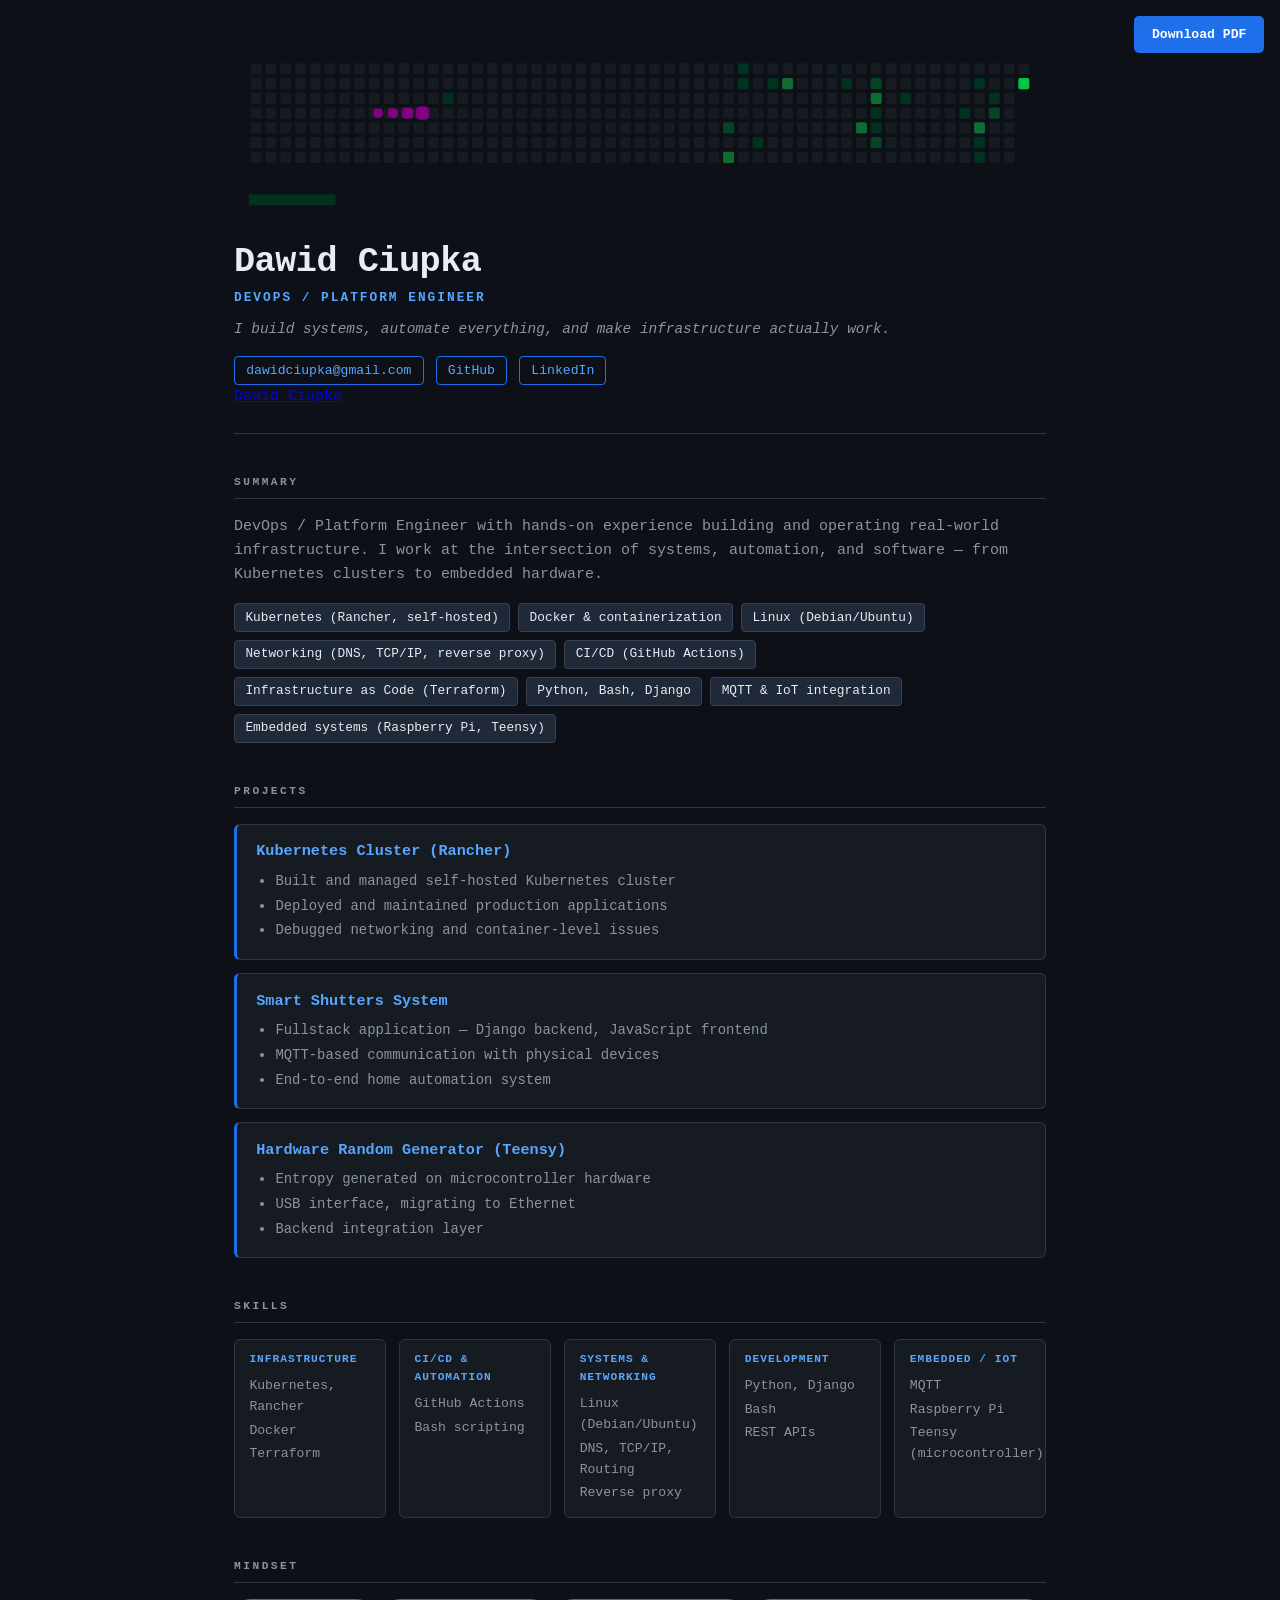
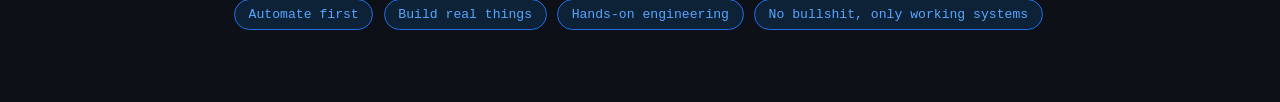
==== index.html @ edb0422a "Snake inside container — matches page content width" ====
<!DOCTYPE html>
<html lang="en">
<head>
  <meta charset="UTF-8" />
  <meta name="viewport" content="width=device-width, initial-scale=1.0" />
  <title>Dawid Ciupka — DevOps / Platform Engineer</title>
  <link rel="stylesheet" href="style.css" />
</head>
<body>

  <a class="print-btn" href="dawid-ciupka-cv.pdf" download="dawid-ciupka-cv.pdf">Download PDF</a>

  <div class="container">

    <div class="snake-banner">
      <img src="snake.svg" alt="GitHub contributions" />
    </div>

    <header>
      <div class="header-main">
        <div class="header-text">
          <h1>Dawid Ciupka</h1>
          <p class="title">DevOps / Platform Engineer</p>
          <p class="tagline">I build systems, automate everything, and make infrastructure actually work.</p>
          <div class="contact">
            <a href="mailto:dawidciupka@gmail.com">dawidciupka@gmail.com</a>
            <a href="https://github.com/dciupka" target="_blank">GitHub</a>
            <a href="https://www.linkedin.com/in/dawid-ciupka" target="_blank">LinkedIn</a>
          </div>
          <div class="badge-base LI-profile-badge" data-locale="en_US" data-size="medium" data-theme="dark" data-type="HORIZONTAL" data-vanity="dawid-ciupka" data-version="v1">
            <a class="badge-base__link LI-simple-link" href="https://www.linkedin.com/in/dawid-ciupka" target="_blank">Dawid Ciupka</a>
          </div>
        </div>
      </div>
    </header>

    <script src="https://platform.linkedin.com/badges/js/profile.js" async defer type="text/javascript"></script>

    <section>
      <h2>Summary</h2>
      <p>DevOps / Platform Engineer with hands-on experience building and operating real-world infrastructure. I work at the intersection of systems, automation, and software — from Kubernetes clusters to embedded hardware.</p>
      <ul class="tag-list">
        <li>Kubernetes (Rancher, self-hosted)</li>
        <li>Docker &amp; containerization</li>
        <li>Linux (Debian/Ubuntu)</li>
        <li>Networking (DNS, TCP/IP, reverse proxy)</li>
        <li>CI/CD (GitHub Actions)</li>
        <li>Infrastructure as Code (Terraform)</li>
        <li>Python, Bash, Django</li>
        <li>MQTT &amp; IoT integration</li>
        <li>Embedded systems (Raspberry Pi, Teensy)</li>
      </ul>
    </section>

    <section>
      <h2>Projects</h2>

      <div class="project">
        <h3>Kubernetes Cluster (Rancher)</h3>
        <ul>
          <li>Built and managed self-hosted Kubernetes cluster</li>
          <li>Deployed and maintained production applications</li>
          <li>Debugged networking and container-level issues</li>
        </ul>
      </div>

      <div class="project">
        <h3>Smart Shutters System</h3>
        <ul>
          <li>Fullstack application — Django backend, JavaScript frontend</li>
          <li>MQTT-based communication with physical devices</li>
          <li>End-to-end home automation system</li>
        </ul>
      </div>

      <div class="project">
        <h3>Hardware Random Generator (Teensy)</h3>
        <ul>
          <li>Entropy generated on microcontroller hardware</li>
          <li>USB interface, migrating to Ethernet</li>
          <li>Backend integration layer</li>
        </ul>
      </div>
    </section>

    <section>
      <h2>Skills</h2>
      <div class="skills-grid">
        <div class="skill-group">
          <h4>Infrastructure</h4>
          <ul>
            <li>Kubernetes, Rancher</li>
            <li>Docker</li>
            <li>Terraform</li>
          </ul>
        </div>
        <div class="skill-group">
          <h4>CI/CD &amp; Automation</h4>
          <ul>
            <li>GitHub Actions</li>
            <li>Bash scripting</li>
          </ul>
        </div>
        <div class="skill-group">
          <h4>Systems &amp; Networking</h4>
          <ul>
            <li>Linux (Debian/Ubuntu)</li>
            <li>DNS, TCP/IP, Routing</li>
            <li>Reverse proxy</li>
          </ul>
        </div>
        <div class="skill-group">
          <h4>Development</h4>
          <ul>
            <li>Python, Django</li>
            <li>Bash</li>
            <li>REST APIs</li>
          </ul>
        </div>
        <div class="skill-group">
          <h4>Embedded / IoT</h4>
          <ul>
            <li>MQTT</li>
            <li>Raspberry Pi</li>
            <li>Teensy (microcontroller)</li>
          </ul>
        </div>
      </div>
    </section>

    <section class="mindset">
      <h2>Mindset</h2>
      <div class="mindset-items">
        <span>Automate first</span>
        <span>Build real things</span>
        <span>Hands-on engineering</span>
        <span>No bullshit, only working systems</span>
      </div>
    </section>

  </div>
</body>
</html>
---- style.css ----
* {
  box-sizing: border-box;
  margin: 0;
  padding: 0;
}

:root {
  --bg: #0d1117;
  --surface: #161b22;
  --border: #30363d;
  --accent: #58a6ff;
  --accent-muted: #1f6feb;
  --text: #e6edf3;
  --text-muted: #8b949e;
  --tag-bg: #1f2937;
  --tag-border: #374151;
}

body {
  background: var(--bg);
  color: var(--text);
  font-family: -apple-system, BlinkMacSystemFont, "Segoe UI", Roboto, monospace;
  font-size: 15px;
  line-height: 1.6;
  padding: 0;
}

/* Snake banner */
.snake-banner {
  margin-bottom: 2rem;
  line-height: 0;
  border-radius: 8px;
  overflow: hidden;
}

.snake-banner img {
  width: 100%;
  display: block;
}

.container {
  max-width: 860px;
  margin: 0 auto;
  padding: 2rem 1.5rem;
}

/* Header */
header {
  border-bottom: 1px solid var(--border);
  padding-bottom: 1.5rem;
  margin-bottom: 2.5rem;
}

.header-main {
  display: flex;
  gap: 1.5rem;
  align-items: flex-start;
}

.header-text {
  flex: 1;
  min-width: 0;
}

.header-stats {
  display: flex;
  flex-direction: column;
  gap: 0.5rem;
  flex-shrink: 0;
}

.header-stats img {
  height: 115px;
  border-radius: 6px;
  display: block;
}

header h1 {
  font-size: 2.2rem;
  font-weight: 700;
  color: var(--text);
  letter-spacing: -0.5px;
  line-height: 1.2;
}

.title {
  font-size: 0.8rem;
  color: var(--accent);
  margin-top: 0.3rem;
  font-weight: 600;
  text-transform: uppercase;
  letter-spacing: 2px;
}

.tagline {
  color: var(--text-muted);
  margin-top: 0.6rem;
  font-size: 0.9rem;
  font-style: italic;
}

.contact {
  margin-top: 0.9rem;
  display: flex;
  gap: 0.75rem;
  flex-wrap: wrap;
}

.contact a {
  color: var(--accent);
  text-decoration: none;
  font-size: 0.82rem;
  border: 1px solid var(--accent-muted);
  padding: 0.2rem 0.7rem;
  border-radius: 4px;
  transition: background 0.15s;
}

.contact a:hover {
  background: var(--accent-muted);
  color: #fff;
}

/* Sections */
section {
  margin-bottom: 2.5rem;
}

section h2 {
  font-size: 0.7rem;
  text-transform: uppercase;
  letter-spacing: 2.5px;
  color: var(--text-muted);
  margin-bottom: 1rem;
  border-bottom: 1px solid var(--border);
  padding-bottom: 0.4rem;
}

section p {
  color: var(--text-muted);
  margin-bottom: 1rem;
}

/* Tag list */
.tag-list {
  list-style: none;
  display: flex;
  flex-wrap: wrap;
  gap: 0.5rem;
  margin-top: 0.5rem;
}

.tag-list li {
  background: var(--tag-bg);
  border: 1px solid var(--tag-border);
  padding: 0.2rem 0.65rem;
  border-radius: 4px;
  font-size: 0.8rem;
  color: var(--text);
}

/* Projects */
.project {
  background: var(--surface);
  border: 1px solid var(--border);
  border-left: 3px solid var(--accent-muted);
  border-radius: 6px;
  padding: 0.9rem 1.2rem;
  margin-bottom: 0.85rem;
}

.project h3 {
  font-size: 0.95rem;
  color: var(--accent);
  margin-bottom: 0.4rem;
}

.project ul {
  padding-left: 1.2rem;
  color: var(--text-muted);
  font-size: 0.87rem;
}

.project ul li {
  margin-bottom: 0.15rem;
}

/* Skills grid */
.skills-grid {
  display: grid;
  grid-template-columns: repeat(auto-fill, minmax(150px, 1fr));
  gap: 0.85rem;
}

.skill-group {
  background: var(--surface);
  border: 1px solid var(--border);
  border-radius: 6px;
  padding: 0.7rem 0.9rem;
}

.skill-group h4 {
  font-size: 0.7rem;
  text-transform: uppercase;
  letter-spacing: 1px;
  color: var(--accent);
  margin-bottom: 0.4rem;
}

.skill-group ul {
  list-style: none;
  font-size: 0.82rem;
  color: var(--text-muted);
}

.skill-group ul li {
  margin-bottom: 0.15rem;
}

/* Mindset */
.mindset-items {
  display: flex;
  flex-wrap: wrap;
  gap: 0.65rem;
}

.mindset-items span {
  background: #0d2137;
  border: 1px solid var(--accent-muted);
  color: var(--accent);
  padding: 0.25rem 0.85rem;
  border-radius: 20px;
  font-size: 0.82rem;
  font-weight: 500;
}

/* Print button */
.print-btn {
  position: fixed;
  top: 1rem;
  right: 1rem;
  background: var(--accent-muted);
  color: #fff;
  text-decoration: none;
  padding: 0.5rem 1.1rem;
  border-radius: 5px;
  font-size: 0.82rem;
  font-weight: 600;
  z-index: 100;
  transition: background 0.15s;
}

.print-btn:hover {
  background: var(--accent);
}

/* Responsive */
@media (max-width: 640px) {
  header h1 {
    font-size: 1.6rem;
  }

  .header-main {
    flex-direction: column;
  }

  .header-stats {
    flex-direction: row;
    flex-wrap: wrap;
  }

  .skills-grid {
    grid-template-columns: 1fr 1fr;
  }
}

/* Print / PDF */
@media print {
  @page {
    margin: 1.8cm 2cm;
    size: A4;
  }

  * {
    -webkit-print-color-adjust: exact;
    print-color-adjust: exact;
  }

  body {
    background: #fff;
    color: #111;
    font-size: 10.5pt;
    line-height: 1.5;
    padding: 0;
  }

  .print-btn,
  .snake-banner,
  .header-stats {
    display: none;
  }

  .container {
    max-width: 100%;
    padding: 0;
  }

  header {
    border-bottom: 2px solid #111;
    padding-bottom: 0.8rem;
    margin-bottom: 1.2rem;
  }

  header h1 {
    font-size: 22pt;
    color: #111;
  }

  .title {
    font-size: 9pt;
    color: #444;
    letter-spacing: 2px;
  }

  .tagline {
    color: #555;
    font-size: 10pt;
    margin-top: 0.3rem;
  }

  .contact {
    margin-top: 0.5rem;
    gap: 1.5rem;
  }

  .contact a {
    border: none;
    padding: 0;
    color: #1a56db;
    font-size: 9.5pt;
  }

  section {
    margin-bottom: 1.2rem;
  }

  section h2 {
    font-size: 7.5pt;
    letter-spacing: 2.5px;
    color: #555;
    border-bottom: 1px solid #ccc;
    padding-bottom: 0.25rem;
    margin-bottom: 0.7rem;
  }

  section p {
    color: #333;
    font-size: 10pt;
    margin-bottom: 0.5rem;
  }

  .tag-list {
    gap: 0.35rem;
  }

  .tag-list li {
    background: #f3f4f6;
    border: 1px solid #d1d5db;
    color: #111;
    font-size: 8.5pt;
    padding: 0.1rem 0.5rem;
    border-radius: 3px;
  }

  .project {
    background: none;
    border: none;
    border-left: 3px solid #1a56db;
    border-radius: 0;
    padding: 0.1rem 0 0.1rem 0.75rem;
    margin-bottom: 0.65rem;
    break-inside: avoid;
  }

  .project h3 {
    font-size: 10.5pt;
    color: #111;
    margin-bottom: 0.2rem;
  }

  .project ul {
    color: #444;
    font-size: 9.5pt;
    padding-left: 1rem;
  }

  .project ul li {
    margin-bottom: 0.1rem;
  }

  .skills-grid {
    grid-template-columns: repeat(5, 1fr);
    gap: 0.5rem;
  }

  .skill-group {
    background: #f8f9fa;
    border: 1px solid #e2e4e8;
    border-radius: 3px;
    padding: 0.4rem 0.6rem;
    break-inside: avoid;
  }

  .skill-group h4 {
    font-size: 7.5pt;
    color: #1a56db;
    margin-bottom: 0.3rem;
  }

  .skill-group ul {
    font-size: 8.5pt;
    color: #333;
  }

  .mindset-items {
    gap: 0.4rem;
  }

  .mindset-items span {
    background: #f0f4ff;
    border: 1px solid #c7d7fd;
    color: #1a56db;
    font-size: 8.5pt;
    padding: 0.2rem 0.6rem;
  }
}
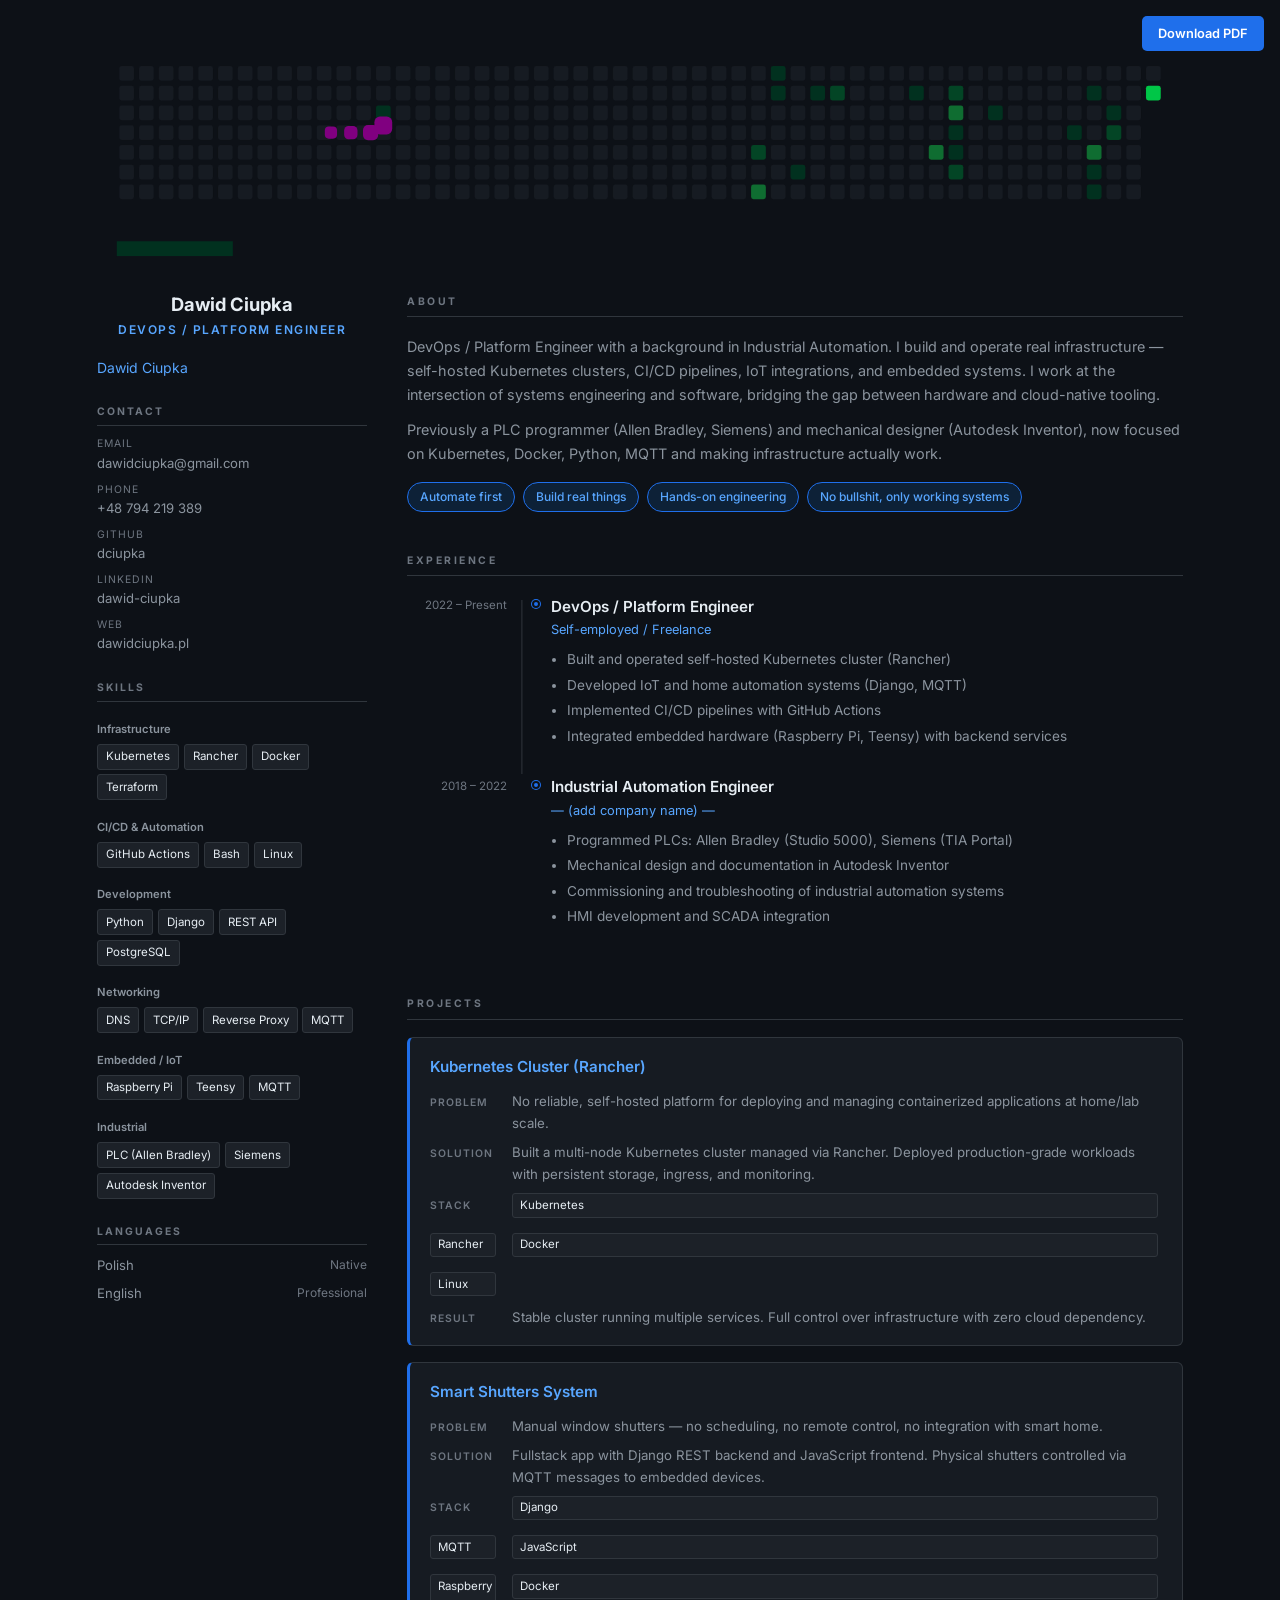
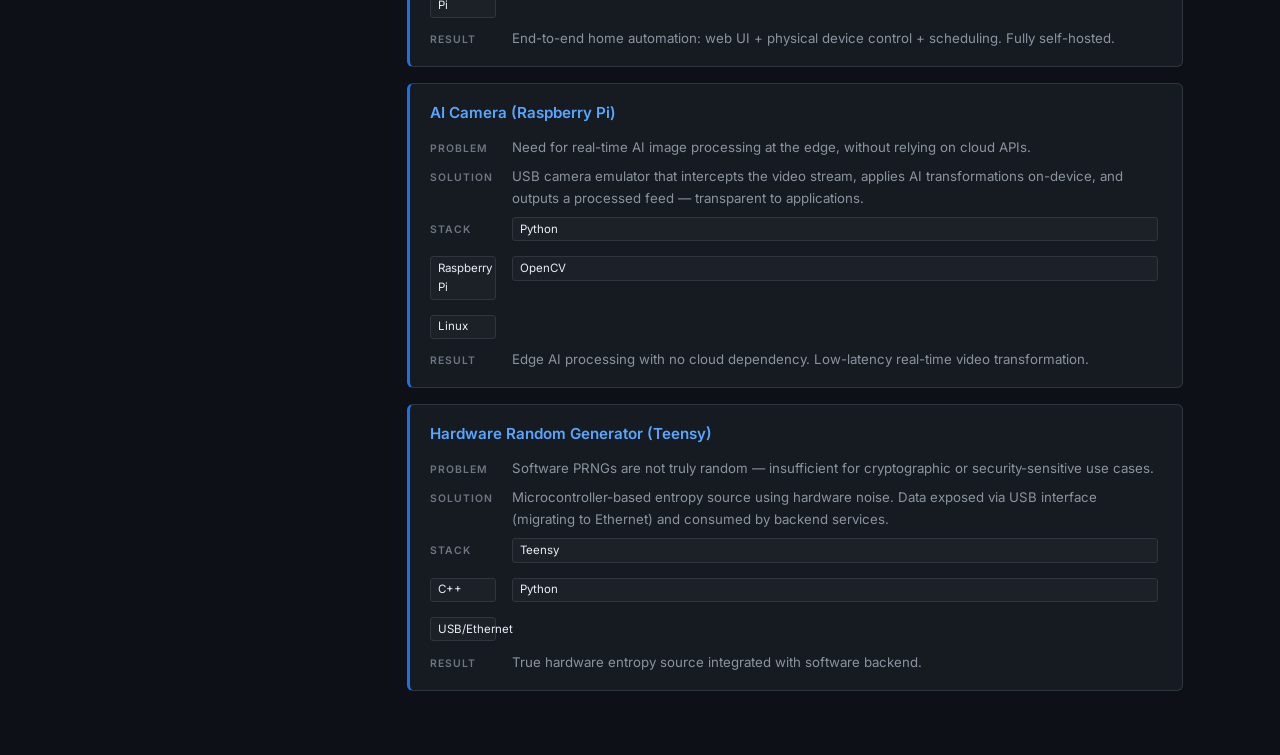
==== commit 220a1c9f: "Full redesign — sidebar layout, experience timeline, project case studies, ATS-friendly" ====
--- a/index.html
+++ b/index.html
@@ -3,141 +3,232 @@
 <head>
   <meta charset="UTF-8" />
   <meta name="viewport" content="width=device-width, initial-scale=1.0" />
+  <meta name="description" content="Dawid Ciupka — DevOps / Platform Engineer. Kubernetes, Docker, CI/CD, Python, MQTT, IoT." />
   <title>Dawid Ciupka — DevOps / Platform Engineer</title>
+  <link rel="preconnect" href="https://fonts.googleapis.com" />
+  <link href="https://fonts.googleapis.com/css2?family=Inter:wght@400;500;600;700&display=swap" rel="stylesheet" />
   <link rel="stylesheet" href="style.css" />
 </head>
 <body>
 
+  <div class="snake-banner">
+    <img src="snake.svg" alt="GitHub contribution activity" />
+  </div>
+
   <a class="print-btn" href="dawid-ciupka-cv.pdf" download="dawid-ciupka-cv.pdf">Download PDF</a>
 
-  <div class="container">
-
-    <div class="snake-banner">
-      <img src="snake.svg" alt="GitHub contributions" />
-    </div>
-
-    <header>
-      <div class="header-main">
-        <div class="header-text">
-          <h1>Dawid Ciupka</h1>
-          <p class="title">DevOps / Platform Engineer</p>
-          <p class="tagline">I build systems, automate everything, and make infrastructure actually work.</p>
-          <div class="contact">
-            <a href="mailto:dawidciupka@gmail.com">dawidciupka@gmail.com</a>
-            <a href="https://github.com/dciupka" target="_blank">GitHub</a>
-            <a href="https://www.linkedin.com/in/dawid-ciupka" target="_blank">LinkedIn</a>
-          </div>
-          <div class="badge-base LI-profile-badge" data-locale="en_US" data-size="medium" data-theme="dark" data-type="HORIZONTAL" data-vanity="dawid-ciupka" data-version="v1">
-            <a class="badge-base__link LI-simple-link" href="https://www.linkedin.com/in/dawid-ciupka" target="_blank">Dawid Ciupka</a>
-          </div>
-        </div>
+  <div class="page-wrapper">
+
+    <!-- SIDEBAR -->
+    <aside class="sidebar">
+
+      <div class="profile">
+        <img src="photo.jpg" alt="Dawid Ciupka" class="photo" onerror="this.style.display='none'" />
+        <h1 class="name">Dawid Ciupka</h1>
+        <p class="role">DevOps / Platform Engineer</p>
       </div>
-    </header>
-
-    <script src="https://platform.linkedin.com/badges/js/profile.js" async defer type="text/javascript"></script>
-
-    <section>
-      <h2>Summary</h2>
-      <p>DevOps / Platform Engineer with hands-on experience building and operating real-world infrastructure. I work at the intersection of systems, automation, and software — from Kubernetes clusters to embedded hardware.</p>
-      <ul class="tag-list">
-        <li>Kubernetes (Rancher, self-hosted)</li>
-        <li>Docker &amp; containerization</li>
-        <li>Linux (Debian/Ubuntu)</li>
-        <li>Networking (DNS, TCP/IP, reverse proxy)</li>
-        <li>CI/CD (GitHub Actions)</li>
-        <li>Infrastructure as Code (Terraform)</li>
-        <li>Python, Bash, Django</li>
-        <li>MQTT &amp; IoT integration</li>
-        <li>Embedded systems (Raspberry Pi, Teensy)</li>
-      </ul>
-    </section>
-
-    <section>
-      <h2>Projects</h2>
-
-      <div class="project">
-        <h3>Kubernetes Cluster (Rancher)</h3>
-        <ul>
-          <li>Built and managed self-hosted Kubernetes cluster</li>
-          <li>Deployed and maintained production applications</li>
-          <li>Debugged networking and container-level issues</li>
+
+      <div class="badge-base LI-profile-badge" data-locale="en_US" data-size="medium" data-theme="dark" data-type="HORIZONTAL" data-vanity="dawid-ciupka" data-version="v1">
+        <a class="badge-base__link LI-simple-link" href="https://www.linkedin.com/in/dawid-ciupka" target="_blank">Dawid Ciupka</a>
+      </div>
+
+      <section class="sidebar-section">
+        <h2 class="sidebar-title">Contact</h2>
+        <ul class="contact-list">
+          <li><span class="contact-label">Email</span><a href="mailto:dawidciupka@gmail.com">dawidciupka@gmail.com</a></li>
+          <li><span class="contact-label">Phone</span><a href="tel:+48794219389">+48 794 219 389</a></li>
+          <li><span class="contact-label">GitHub</span><a href="https://github.com/dciupka" target="_blank">dciupka</a></li>
+          <li><span class="contact-label">LinkedIn</span><a href="https://www.linkedin.com/in/dawid-ciupka" target="_blank">dawid-ciupka</a></li>
+          <li><span class="contact-label">Web</span><a href="https://dawidciupka.pl/" target="_blank">dawidciupka.pl</a></li>
         </ul>
-      </div>
-
-      <div class="project">
-        <h3>Smart Shutters System</h3>
-        <ul>
-          <li>Fullstack application — Django backend, JavaScript frontend</li>
-          <li>MQTT-based communication with physical devices</li>
-          <li>End-to-end home automation system</li>
+      </section>
+
+      <section class="sidebar-section">
+        <h2 class="sidebar-title">Skills</h2>
+
+        <div class="skill-group">
+          <h3 class="skill-group-title">Infrastructure</h3>
+          <div class="skill-tags">
+            <span>Kubernetes</span><span>Rancher</span><span>Docker</span><span>Terraform</span>
+          </div>
+        </div>
+
+        <div class="skill-group">
+          <h3 class="skill-group-title">CI/CD &amp; Automation</h3>
+          <div class="skill-tags">
+            <span>GitHub Actions</span><span>Bash</span><span>Linux</span>
+          </div>
+        </div>
+
+        <div class="skill-group">
+          <h3 class="skill-group-title">Development</h3>
+          <div class="skill-tags">
+            <span>Python</span><span>Django</span><span>REST API</span><span>PostgreSQL</span>
+          </div>
+        </div>
+
+        <div class="skill-group">
+          <h3 class="skill-group-title">Networking</h3>
+          <div class="skill-tags">
+            <span>DNS</span><span>TCP/IP</span><span>Reverse Proxy</span><span>MQTT</span>
+          </div>
+        </div>
+
+        <div class="skill-group">
+          <h3 class="skill-group-title">Embedded / IoT</h3>
+          <div class="skill-tags">
+            <span>Raspberry Pi</span><span>Teensy</span><span>MQTT</span>
+          </div>
+        </div>
+
+        <div class="skill-group">
+          <h3 class="skill-group-title">Industrial</h3>
+          <div class="skill-tags">
+            <span>PLC (Allen Bradley)</span><span>Siemens</span><span>Autodesk Inventor</span>
+          </div>
+        </div>
+      </section>
+
+      <section class="sidebar-section">
+        <h2 class="sidebar-title">Languages</h2>
+        <ul class="lang-list">
+          <li><span>Polish</span><span class="lang-level">Native</span></li>
+          <li><span>English</span><span class="lang-level">Professional</span></li>
         </ul>
-      </div>
-
-      <div class="project">
-        <h3>Hardware Random Generator (Teensy)</h3>
-        <ul>
-          <li>Entropy generated on microcontroller hardware</li>
-          <li>USB interface, migrating to Ethernet</li>
-          <li>Backend integration layer</li>
-        </ul>
-      </div>
-    </section>
-
-    <section>
-      <h2>Skills</h2>
-      <div class="skills-grid">
-        <div class="skill-group">
-          <h4>Infrastructure</h4>
-          <ul>
-            <li>Kubernetes, Rancher</li>
-            <li>Docker</li>
-            <li>Terraform</li>
-          </ul>
-        </div>
-        <div class="skill-group">
-          <h4>CI/CD &amp; Automation</h4>
-          <ul>
-            <li>GitHub Actions</li>
-            <li>Bash scripting</li>
-          </ul>
-        </div>
-        <div class="skill-group">
-          <h4>Systems &amp; Networking</h4>
-          <ul>
-            <li>Linux (Debian/Ubuntu)</li>
-            <li>DNS, TCP/IP, Routing</li>
-            <li>Reverse proxy</li>
-          </ul>
-        </div>
-        <div class="skill-group">
-          <h4>Development</h4>
-          <ul>
-            <li>Python, Django</li>
-            <li>Bash</li>
-            <li>REST APIs</li>
-          </ul>
-        </div>
-        <div class="skill-group">
-          <h4>Embedded / IoT</h4>
-          <ul>
-            <li>MQTT</li>
-            <li>Raspberry Pi</li>
-            <li>Teensy (microcontroller)</li>
-          </ul>
-        </div>
-      </div>
-    </section>
-
-    <section class="mindset">
-      <h2>Mindset</h2>
-      <div class="mindset-items">
-        <span>Automate first</span>
-        <span>Build real things</span>
-        <span>Hands-on engineering</span>
-        <span>No bullshit, only working systems</span>
-      </div>
-    </section>
+      </section>
+
+    </aside>
+
+    <!-- MAIN CONTENT -->
+    <main class="main">
+
+      <section class="section">
+        <h2 class="section-title">About</h2>
+        <p class="about-text">
+          DevOps / Platform Engineer with a background in Industrial Automation. I build and operate real infrastructure —
+          self-hosted Kubernetes clusters, CI/CD pipelines, IoT integrations, and embedded systems.
+          I work at the intersection of systems engineering and software, bridging the gap between hardware and cloud-native tooling.
+        </p>
+        <p class="about-text">
+          Previously a PLC programmer (Allen Bradley, Siemens) and mechanical designer (Autodesk Inventor),
+          now focused on Kubernetes, Docker, Python, MQTT and making infrastructure actually work.
+        </p>
+        <div class="mindset-pills">
+          <span>Automate first</span>
+          <span>Build real things</span>
+          <span>Hands-on engineering</span>
+          <span>No bullshit, only working systems</span>
+        </div>
+      </section>
+
+      <section class="section">
+        <h2 class="section-title">Experience</h2>
+        <div class="timeline">
+
+          <div class="timeline-item">
+            <div class="timeline-date">2022 – Present</div>
+            <div class="timeline-body">
+              <h3 class="timeline-role">DevOps / Platform Engineer</h3>
+              <p class="timeline-company">Self-employed / Freelance</p>
+              <ul class="timeline-list">
+                <li>Built and operated self-hosted Kubernetes cluster (Rancher)</li>
+                <li>Developed IoT and home automation systems (Django, MQTT)</li>
+                <li>Implemented CI/CD pipelines with GitHub Actions</li>
+                <li>Integrated embedded hardware (Raspberry Pi, Teensy) with backend services</li>
+              </ul>
+            </div>
+          </div>
+
+          <div class="timeline-item">
+            <div class="timeline-date">2018 – 2022</div>
+            <div class="timeline-body">
+              <h3 class="timeline-role">Industrial Automation Engineer</h3>
+              <p class="timeline-company">— (add company name) —</p>
+              <ul class="timeline-list">
+                <li>Programmed PLCs: Allen Bradley (Studio 5000), Siemens (TIA Portal)</li>
+                <li>Mechanical design and documentation in Autodesk Inventor</li>
+                <li>Commissioning and troubleshooting of industrial automation systems</li>
+                <li>HMI development and SCADA integration</li>
+              </ul>
+            </div>
+          </div>
+
+        </div>
+      </section>
+
+      <section class="section">
+        <h2 class="section-title">Projects</h2>
+        <div class="projects">
+
+          <div class="project-card">
+            <h3 class="project-title">Kubernetes Cluster (Rancher)</h3>
+            <div class="project-meta">
+              <div class="meta-row"><span class="meta-label">Problem</span><span>No reliable, self-hosted platform for deploying and managing containerized applications at home/lab scale.</span></div>
+              <div class="meta-row"><span class="meta-label">Solution</span><span>Built a multi-node Kubernetes cluster managed via Rancher. Deployed production-grade workloads with persistent storage, ingress, and monitoring.</span></div>
+              <div class="meta-row"><span class="meta-label">Stack</span>
+                <span class="tag-inline">Kubernetes</span>
+                <span class="tag-inline">Rancher</span>
+                <span class="tag-inline">Docker</span>
+                <span class="tag-inline">Linux</span>
+              </div>
+              <div class="meta-row"><span class="meta-label">Result</span><span>Stable cluster running multiple services. Full control over infrastructure with zero cloud dependency.</span></div>
+            </div>
+          </div>
+
+          <div class="project-card">
+            <h3 class="project-title">Smart Shutters System</h3>
+            <div class="project-meta">
+              <div class="meta-row"><span class="meta-label">Problem</span><span>Manual window shutters — no scheduling, no remote control, no integration with smart home.</span></div>
+              <div class="meta-row"><span class="meta-label">Solution</span><span>Fullstack app with Django REST backend and JavaScript frontend. Physical shutters controlled via MQTT messages to embedded devices.</span></div>
+              <div class="meta-row"><span class="meta-label">Stack</span>
+                <span class="tag-inline">Django</span>
+                <span class="tag-inline">MQTT</span>
+                <span class="tag-inline">JavaScript</span>
+                <span class="tag-inline">Raspberry Pi</span>
+                <span class="tag-inline">Docker</span>
+              </div>
+              <div class="meta-row"><span class="meta-label">Result</span><span>End-to-end home automation: web UI + physical device control + scheduling. Fully self-hosted.</span></div>
+            </div>
+          </div>
+
+          <div class="project-card">
+            <h3 class="project-title">AI Camera (Raspberry Pi)</h3>
+            <div class="project-meta">
+              <div class="meta-row"><span class="meta-label">Problem</span><span>Need for real-time AI image processing at the edge, without relying on cloud APIs.</span></div>
+              <div class="meta-row"><span class="meta-label">Solution</span><span>USB camera emulator that intercepts the video stream, applies AI transformations on-device, and outputs a processed feed — transparent to applications.</span></div>
+              <div class="meta-row"><span class="meta-label">Stack</span>
+                <span class="tag-inline">Python</span>
+                <span class="tag-inline">Raspberry Pi</span>
+                <span class="tag-inline">OpenCV</span>
+                <span class="tag-inline">Linux</span>
+              </div>
+              <div class="meta-row"><span class="meta-label">Result</span><span>Edge AI processing with no cloud dependency. Low-latency real-time video transformation.</span></div>
+            </div>
+          </div>
+
+          <div class="project-card">
+            <h3 class="project-title">Hardware Random Generator (Teensy)</h3>
+            <div class="project-meta">
+              <div class="meta-row"><span class="meta-label">Problem</span><span>Software PRNGs are not truly random — insufficient for cryptographic or security-sensitive use cases.</span></div>
+              <div class="meta-row"><span class="meta-label">Solution</span><span>Microcontroller-based entropy source using hardware noise. Data exposed via USB interface (migrating to Ethernet) and consumed by backend services.</span></div>
+              <div class="meta-row"><span class="meta-label">Stack</span>
+                <span class="tag-inline">Teensy</span>
+                <span class="tag-inline">C++</span>
+                <span class="tag-inline">Python</span>
+                <span class="tag-inline">USB/Ethernet</span>
+              </div>
+              <div class="meta-row"><span class="meta-label">Result</span><span>True hardware entropy source integrated with software backend.</span></div>
+            </div>
+          </div>
+
+        </div>
+      </section>
+
+    </main>
 
   </div>
+
+  <script src="https://platform.linkedin.com/badges/js/profile.js" async defer type="text/javascript"></script>
+
 </body>
 </html>
--- a/style.css
+++ b/style.css
@@ -1,436 +1,366 @@
-* {
-  box-sizing: border-box;
-  margin: 0;
-  padding: 0;
-}
+/* ── Reset & Variables ─────────────────────────────── */
+*, *::before, *::after { box-sizing: border-box; margin: 0; padding: 0; }
 
 :root {
-  --bg: #0d1117;
-  --surface: #161b22;
-  --border: #30363d;
-  --accent: #58a6ff;
+  --bg:           #0d1117;
+  --surface:      #161b22;
+  --surface2:     #1c2128;
+  --border:       #30363d;
+  --accent:       #58a6ff;
   --accent-muted: #1f6feb;
-  --text: #e6edf3;
-  --text-muted: #8b949e;
-  --tag-bg: #1f2937;
-  --tag-border: #374151;
+  --accent-dim:   #0d2137;
+  --text:         #e6edf3;
+  --text-muted:   #8b949e;
+  --text-dim:     #6e7681;
+  --green:        #3fb950;
+  --sidebar-w:    270px;
 }
 
 body {
   background: var(--bg);
   color: var(--text);
-  font-family: -apple-system, BlinkMacSystemFont, "Segoe UI", Roboto, monospace;
-  font-size: 15px;
-  line-height: 1.6;
-  padding: 0;
-}
-
-/* Snake banner */
+  font-family: 'Inter', -apple-system, BlinkMacSystemFont, 'Segoe UI', sans-serif;
+  font-size: 14px;
+  line-height: 1.65;
+}
+
+a { color: var(--accent); text-decoration: none; }
+a:hover { text-decoration: underline; }
+
+/* ── Snake Banner ──────────────────────────────────── */
 .snake-banner {
-  margin-bottom: 2rem;
+  max-width: calc(var(--sidebar-w) + 800px + 5rem);
+  margin: 0 auto;
+  padding: 1.5rem 2rem 0;
   line-height: 0;
-  border-radius: 8px;
-  overflow: hidden;
-}
-
-.snake-banner img {
-  width: 100%;
-  display: block;
-}
-
-.container {
-  max-width: 860px;
-  margin: 0 auto;
-  padding: 2rem 1.5rem;
-}
-
-/* Header */
-header {
-  border-bottom: 1px solid var(--border);
-  padding-bottom: 1.5rem;
-  margin-bottom: 2.5rem;
-}
-
-.header-main {
-  display: flex;
-  gap: 1.5rem;
-  align-items: flex-start;
-}
-
-.header-text {
-  flex: 1;
-  min-width: 0;
-}
-
-.header-stats {
-  display: flex;
-  flex-direction: column;
-  gap: 0.5rem;
-  flex-shrink: 0;
-}
-
-.header-stats img {
-  height: 115px;
-  border-radius: 6px;
-  display: block;
-}
-
-header h1 {
-  font-size: 2.2rem;
-  font-weight: 700;
-  color: var(--text);
-  letter-spacing: -0.5px;
-  line-height: 1.2;
-}
-
-.title {
-  font-size: 0.8rem;
-  color: var(--accent);
-  margin-top: 0.3rem;
-  font-weight: 600;
-  text-transform: uppercase;
-  letter-spacing: 2px;
-}
-
-.tagline {
-  color: var(--text-muted);
-  margin-top: 0.6rem;
-  font-size: 0.9rem;
-  font-style: italic;
-}
-
-.contact {
-  margin-top: 0.9rem;
-  display: flex;
-  gap: 0.75rem;
-  flex-wrap: wrap;
-}
-
-.contact a {
-  color: var(--accent);
-  text-decoration: none;
-  font-size: 0.82rem;
-  border: 1px solid var(--accent-muted);
-  padding: 0.2rem 0.7rem;
-  border-radius: 4px;
-  transition: background 0.15s;
-}
-
-.contact a:hover {
-  background: var(--accent-muted);
-  color: #fff;
-}
-
-/* Sections */
-section {
-  margin-bottom: 2.5rem;
-}
-
-section h2 {
-  font-size: 0.7rem;
-  text-transform: uppercase;
-  letter-spacing: 2.5px;
-  color: var(--text-muted);
-  margin-bottom: 1rem;
-  border-bottom: 1px solid var(--border);
-  padding-bottom: 0.4rem;
-}
-
-section p {
-  color: var(--text-muted);
-  margin-bottom: 1rem;
-}
-
-/* Tag list */
-.tag-list {
-  list-style: none;
-  display: flex;
-  flex-wrap: wrap;
-  gap: 0.5rem;
-  margin-top: 0.5rem;
-}
-
-.tag-list li {
-  background: var(--tag-bg);
-  border: 1px solid var(--tag-border);
-  padding: 0.2rem 0.65rem;
-  border-radius: 4px;
-  font-size: 0.8rem;
-  color: var(--text);
-}
-
-/* Projects */
-.project {
-  background: var(--surface);
-  border: 1px solid var(--border);
-  border-left: 3px solid var(--accent-muted);
-  border-radius: 6px;
-  padding: 0.9rem 1.2rem;
-  margin-bottom: 0.85rem;
-}
-
-.project h3 {
-  font-size: 0.95rem;
-  color: var(--accent);
-  margin-bottom: 0.4rem;
-}
-
-.project ul {
-  padding-left: 1.2rem;
-  color: var(--text-muted);
-  font-size: 0.87rem;
-}
-
-.project ul li {
-  margin-bottom: 0.15rem;
-}
-
-/* Skills grid */
-.skills-grid {
-  display: grid;
-  grid-template-columns: repeat(auto-fill, minmax(150px, 1fr));
-  gap: 0.85rem;
-}
-
-.skill-group {
-  background: var(--surface);
-  border: 1px solid var(--border);
-  border-radius: 6px;
-  padding: 0.7rem 0.9rem;
-}
-
-.skill-group h4 {
-  font-size: 0.7rem;
-  text-transform: uppercase;
-  letter-spacing: 1px;
-  color: var(--accent);
-  margin-bottom: 0.4rem;
-}
-
-.skill-group ul {
-  list-style: none;
-  font-size: 0.82rem;
-  color: var(--text-muted);
-}
-
-.skill-group ul li {
-  margin-bottom: 0.15rem;
-}
-
-/* Mindset */
-.mindset-items {
-  display: flex;
-  flex-wrap: wrap;
-  gap: 0.65rem;
-}
-
-.mindset-items span {
-  background: #0d2137;
-  border: 1px solid var(--accent-muted);
-  color: var(--accent);
-  padding: 0.25rem 0.85rem;
-  border-radius: 20px;
-  font-size: 0.82rem;
-  font-weight: 500;
-}
-
-/* Print button */
+}
+.snake-banner img { width: 100%; border-radius: 8px; display: block; }
+
+/* ── Download Button ───────────────────────────────── */
 .print-btn {
   position: fixed;
   top: 1rem;
   right: 1rem;
   background: var(--accent-muted);
   color: #fff;
-  text-decoration: none;
-  padding: 0.5rem 1.1rem;
+  padding: 0.45rem 1rem;
   border-radius: 5px;
-  font-size: 0.82rem;
+  font-size: 0.8rem;
   font-weight: 600;
-  z-index: 100;
+  z-index: 200;
   transition: background 0.15s;
 }
-
-.print-btn:hover {
-  background: var(--accent);
-}
-
-/* Responsive */
-@media (max-width: 640px) {
-  header h1 {
-    font-size: 1.6rem;
-  }
-
-  .header-main {
-    flex-direction: column;
-  }
-
-  .header-stats {
-    flex-direction: row;
-    flex-wrap: wrap;
-  }
-
-  .skills-grid {
-    grid-template-columns: 1fr 1fr;
-  }
-}
-
-/* Print / PDF */
+.print-btn:hover { background: var(--accent); text-decoration: none; }
+
+/* ── Page Layout ───────────────────────────────────── */
+.page-wrapper {
+  display: grid;
+  grid-template-columns: var(--sidebar-w) 1fr;
+  max-width: calc(var(--sidebar-w) + 800px + 5rem);
+  margin: 0 auto;
+  padding: 2rem 2rem 4rem;
+  gap: 2.5rem;
+  align-items: start;
+}
+
+/* ── Sidebar ───────────────────────────────────────── */
+.sidebar {
+  position: sticky;
+  top: 1.5rem;
+  display: flex;
+  flex-direction: column;
+  gap: 1.5rem;
+}
+
+.profile { text-align: center; }
+
+.photo {
+  width: 130px;
+  height: 130px;
+  border-radius: 50%;
+  object-fit: cover;
+  border: 2px solid var(--border);
+  margin-bottom: 0.75rem;
+  display: block;
+  margin-left: auto;
+  margin-right: auto;
+}
+
+.name {
+  font-size: 1.15rem;
+  font-weight: 700;
+  color: var(--text);
+  line-height: 1.3;
+}
+
+.role {
+  font-size: 0.75rem;
+  color: var(--accent);
+  text-transform: uppercase;
+  letter-spacing: 1.5px;
+  font-weight: 600;
+  margin-top: 0.2rem;
+}
+
+/* LinkedIn badge wrapper */
+.badge-base { margin-top: -0.5rem; }
+
+.sidebar-section { display: flex; flex-direction: column; gap: 0.6rem; }
+
+.sidebar-title {
+  font-size: 0.65rem;
+  text-transform: uppercase;
+  letter-spacing: 2px;
+  color: var(--text-dim);
+  border-bottom: 1px solid var(--border);
+  padding-bottom: 0.3rem;
+}
+
+/* Contacts */
+.contact-list { list-style: none; display: flex; flex-direction: column; gap: 0.4rem; }
+.contact-list li { display: flex; flex-direction: column; }
+.contact-label { font-size: 0.65rem; text-transform: uppercase; letter-spacing: 1px; color: var(--text-dim); }
+.contact-list a { font-size: 0.82rem; color: var(--text-muted); word-break: break-all; }
+.contact-list a:hover { color: var(--accent); text-decoration: none; }
+
+/* Skills */
+.skill-group { margin-top: 0.5rem; }
+.skill-group-title { font-size: 0.7rem; font-weight: 600; color: var(--text-muted); margin-bottom: 0.35rem; }
+.skill-tags { display: flex; flex-wrap: wrap; gap: 0.3rem; }
+.skill-tags span {
+  background: var(--surface2);
+  border: 1px solid var(--border);
+  color: var(--text);
+  font-size: 0.72rem;
+  padding: 0.15rem 0.5rem;
+  border-radius: 3px;
+}
+
+/* Languages */
+.lang-list { list-style: none; display: flex; flex-direction: column; gap: 0.4rem; }
+.lang-list li { display: flex; justify-content: space-between; font-size: 0.82rem; color: var(--text-muted); }
+.lang-level { color: var(--text-dim); font-size: 0.75rem; }
+
+/* ── Main Content ──────────────────────────────────── */
+.main { display: flex; flex-direction: column; gap: 2.5rem; min-width: 0; }
+
+.section-title {
+  font-size: 0.65rem;
+  text-transform: uppercase;
+  letter-spacing: 2.5px;
+  color: var(--text-dim);
+  border-bottom: 1px solid var(--border);
+  padding-bottom: 0.4rem;
+  margin-bottom: 1.1rem;
+}
+
+/* About */
+.about-text { color: var(--text-muted); font-size: 0.9rem; margin-bottom: 0.75rem; }
+
+.mindset-pills { display: flex; flex-wrap: wrap; gap: 0.5rem; margin-top: 1rem; }
+.mindset-pills span {
+  background: var(--accent-dim);
+  border: 1px solid var(--accent-muted);
+  color: var(--accent);
+  font-size: 0.75rem;
+  font-weight: 500;
+  padding: 0.25rem 0.75rem;
+  border-radius: 20px;
+}
+
+/* ── Experience Timeline ───────────────────────────── */
+.timeline { display: flex; flex-direction: column; gap: 0; }
+
+.timeline-item {
+  display: grid;
+  grid-template-columns: 100px 1fr;
+  gap: 1rem;
+  padding-bottom: 1.5rem;
+  position: relative;
+}
+
+.timeline-item::before {
+  content: '';
+  position: absolute;
+  left: 100px;
+  top: 6px;
+  bottom: 0;
+  width: 1px;
+  background: var(--border);
+  transform: translateX(0.9rem);
+}
+
+.timeline-item:last-child::before { display: none; }
+
+.timeline-date {
+  font-size: 0.72rem;
+  color: var(--text-dim);
+  text-align: right;
+  padding-top: 0.15rem;
+  white-space: nowrap;
+}
+
+.timeline-body {
+  padding-left: 1.75rem;
+  position: relative;
+}
+
+.timeline-body::before {
+  content: '';
+  position: absolute;
+  left: 0.55rem;
+  top: 0.4rem;
+  width: 8px;
+  height: 8px;
+  border-radius: 50%;
+  background: var(--accent-muted);
+  border: 2px solid var(--bg);
+  box-shadow: 0 0 0 1px var(--accent-muted);
+}
+
+.timeline-role { font-size: 0.95rem; font-weight: 600; color: var(--text); }
+.timeline-company { font-size: 0.8rem; color: var(--accent); margin-bottom: 0.5rem; }
+.timeline-list { padding-left: 1rem; color: var(--text-muted); font-size: 0.85rem; }
+.timeline-list li { margin-bottom: 0.2rem; }
+
+/* ── Projects ──────────────────────────────────────── */
+.projects { display: flex; flex-direction: column; gap: 1rem; }
+
+.project-card {
+  background: var(--surface);
+  border: 1px solid var(--border);
+  border-left: 3px solid var(--accent-muted);
+  border-radius: 6px;
+  padding: 1rem 1.25rem;
+}
+
+.project-title {
+  font-size: 0.95rem;
+  font-weight: 600;
+  color: var(--accent);
+  margin-bottom: 0.75rem;
+}
+
+.project-meta { display: flex; flex-direction: column; gap: 0.45rem; }
+
+.meta-row {
+  display: grid;
+  grid-template-columns: 70px 1fr;
+  gap: 0.75rem;
+  align-items: baseline;
+  font-size: 0.83rem;
+}
+
+.meta-label {
+  font-size: 0.65rem;
+  text-transform: uppercase;
+  letter-spacing: 1px;
+  color: var(--text-dim);
+  font-weight: 600;
+  padding-top: 0.1rem;
+}
+
+.meta-row > span:not(.meta-label):not(.tag-inline) { color: var(--text-muted); }
+
+.meta-row .tag-inline {
+  display: inline-block;
+  background: var(--surface2);
+  border: 1px solid var(--border);
+  color: var(--text);
+  font-size: 0.72rem;
+  padding: 0.1rem 0.45rem;
+  border-radius: 3px;
+  margin-right: 0.25rem;
+  margin-bottom: 0.2rem;
+}
+
+/* ── Responsive ────────────────────────────────────── */
+@media (max-width: 720px) {
+  .page-wrapper {
+    grid-template-columns: 1fr;
+    padding: 1.5rem 1rem 3rem;
+    gap: 2rem;
+  }
+
+  .sidebar { position: static; }
+
+  .profile { text-align: left; display: flex; align-items: center; gap: 1rem; }
+
+  .photo { width: 80px; height: 80px; margin: 0; }
+
+  .snake-banner { padding: 1rem 1rem 0; }
+
+  .timeline-item { grid-template-columns: 80px 1fr; }
+}
+
+/* ── Print / PDF ───────────────────────────────────── */
 @media print {
-  @page {
-    margin: 1.8cm 2cm;
-    size: A4;
-  }
-
-  * {
-    -webkit-print-color-adjust: exact;
-    print-color-adjust: exact;
-  }
-
-  body {
-    background: #fff;
-    color: #111;
-    font-size: 10.5pt;
-    line-height: 1.5;
-    padding: 0;
-  }
+  @page { size: A4; margin: 1.5cm 1.8cm; }
+
+  * { -webkit-print-color-adjust: exact; print-color-adjust: exact; }
+
+  body { background: #fff; color: #111; font-size: 9.5pt; line-height: 1.5; }
 
   .print-btn,
   .snake-banner,
-  .header-stats {
-    display: none;
-  }
-
-  .container {
+  .badge-base,
+  .mindset-pills { display: none; }
+
+  .page-wrapper {
+    display: grid;
+    grid-template-columns: 180px 1fr;
     max-width: 100%;
     padding: 0;
-  }
-
-  header {
-    border-bottom: 2px solid #111;
-    padding-bottom: 0.8rem;
-    margin-bottom: 1.2rem;
-  }
-
-  header h1 {
-    font-size: 22pt;
+    gap: 1.2rem;
+  }
+
+  .sidebar { position: static; gap: 1rem; }
+
+  .photo { width: 90px; height: 90px; border-color: #ccc; }
+
+  .name { font-size: 11pt; color: #111; }
+  .role { color: #1a56db; font-size: 7pt; }
+
+  .sidebar-title, .section-title {
+    font-size: 6.5pt;
+    color: #666;
+    border-bottom-color: #ccc;
+    letter-spacing: 2px;
+  }
+
+  .contact-label { color: #999; font-size: 6pt; }
+  .contact-list a { color: #333; font-size: 7.5pt; }
+
+  .skill-tags span {
+    background: #f3f4f6;
+    border-color: #d1d5db;
     color: #111;
-  }
-
-  .title {
-    font-size: 9pt;
-    color: #444;
-    letter-spacing: 2px;
-  }
-
-  .tagline {
-    color: #555;
-    font-size: 10pt;
-    margin-top: 0.3rem;
-  }
-
-  .contact {
-    margin-top: 0.5rem;
-    gap: 1.5rem;
-  }
-
-  .contact a {
-    border: none;
-    padding: 0;
-    color: #1a56db;
-    font-size: 9.5pt;
-  }
-
-  section {
-    margin-bottom: 1.2rem;
-  }
-
-  section h2 {
-    font-size: 7.5pt;
-    letter-spacing: 2.5px;
-    color: #555;
-    border-bottom: 1px solid #ccc;
-    padding-bottom: 0.25rem;
-    margin-bottom: 0.7rem;
-  }
-
-  section p {
-    color: #333;
-    font-size: 10pt;
-    margin-bottom: 0.5rem;
-  }
-
-  .tag-list {
-    gap: 0.35rem;
-  }
-
-  .tag-list li {
-    background: #f3f4f6;
-    border: 1px solid #d1d5db;
-    color: #111;
-    font-size: 8.5pt;
-    padding: 0.1rem 0.5rem;
-    border-radius: 3px;
-  }
-
-  .project {
+    font-size: 7pt;
+  }
+
+  .skill-group-title { color: #555; font-size: 7pt; }
+  .lang-list li { color: #333; font-size: 7.5pt; }
+  .lang-level { color: #666; }
+
+  .about-text { color: #333; font-size: 9pt; }
+
+  .timeline-date { color: #888; font-size: 7pt; }
+  .timeline-role { font-size: 9.5pt; color: #111; }
+  .timeline-company { color: #1a56db; font-size: 8pt; }
+  .timeline-list { color: #444; font-size: 8.5pt; }
+  .timeline-body::before { background: #1a56db; box-shadow: none; border-color: #fff; }
+  .timeline-item::before { background: #ddd; }
+
+  .project-card {
     background: none;
-    border: none;
+    border: 1px solid #ddd;
     border-left: 3px solid #1a56db;
-    border-radius: 0;
-    padding: 0.1rem 0 0.1rem 0.75rem;
-    margin-bottom: 0.65rem;
     break-inside: avoid;
-  }
-
-  .project h3 {
-    font-size: 10.5pt;
-    color: #111;
-    margin-bottom: 0.2rem;
-  }
-
-  .project ul {
-    color: #444;
-    font-size: 9.5pt;
-    padding-left: 1rem;
-  }
-
-  .project ul li {
-    margin-bottom: 0.1rem;
-  }
-
-  .skills-grid {
-    grid-template-columns: repeat(5, 1fr);
-    gap: 0.5rem;
-  }
-
-  .skill-group {
-    background: #f8f9fa;
-    border: 1px solid #e2e4e8;
-    border-radius: 3px;
-    padding: 0.4rem 0.6rem;
-    break-inside: avoid;
-  }
-
-  .skill-group h4 {
-    font-size: 7.5pt;
-    color: #1a56db;
-    margin-bottom: 0.3rem;
-  }
-
-  .skill-group ul {
-    font-size: 8.5pt;
-    color: #333;
-  }
-
-  .mindset-items {
-    gap: 0.4rem;
-  }
-
-  .mindset-items span {
-    background: #f0f4ff;
-    border: 1px solid #c7d7fd;
-    color: #1a56db;
-    font-size: 8.5pt;
-    padding: 0.2rem 0.6rem;
-  }
-}
+    padding: 0.5rem 0.75rem;
+  }
+
+  .project-title { color: #111; font-size: 9.5pt; }
+  .meta-label { color: #888; font-size: 6pt; }
+  .meta-row > span:not(.meta-label):not(.tag-inline) { color: #444; font-size: 8.5pt; }
+  .tag-inline { background: #f3f4f6; border-color: #d1d5db; color: #111; font-size: 7pt; }
+}
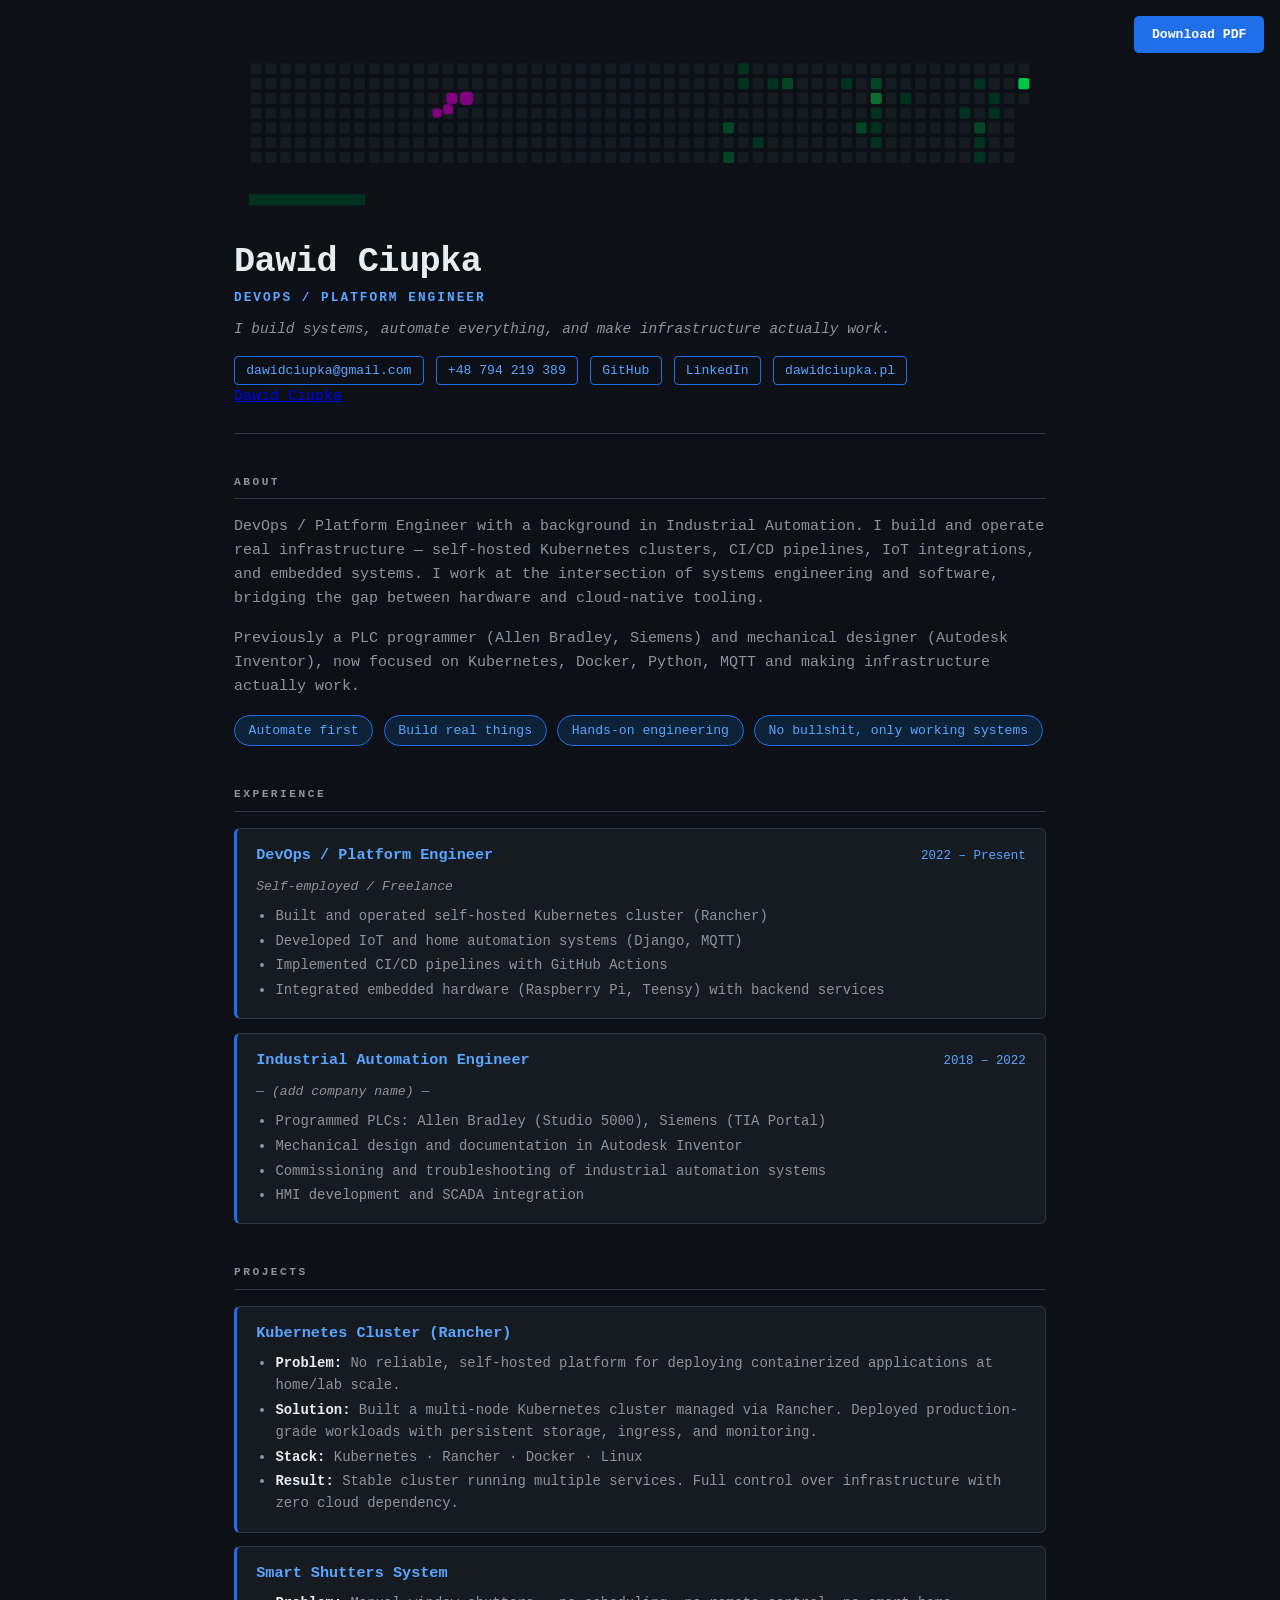
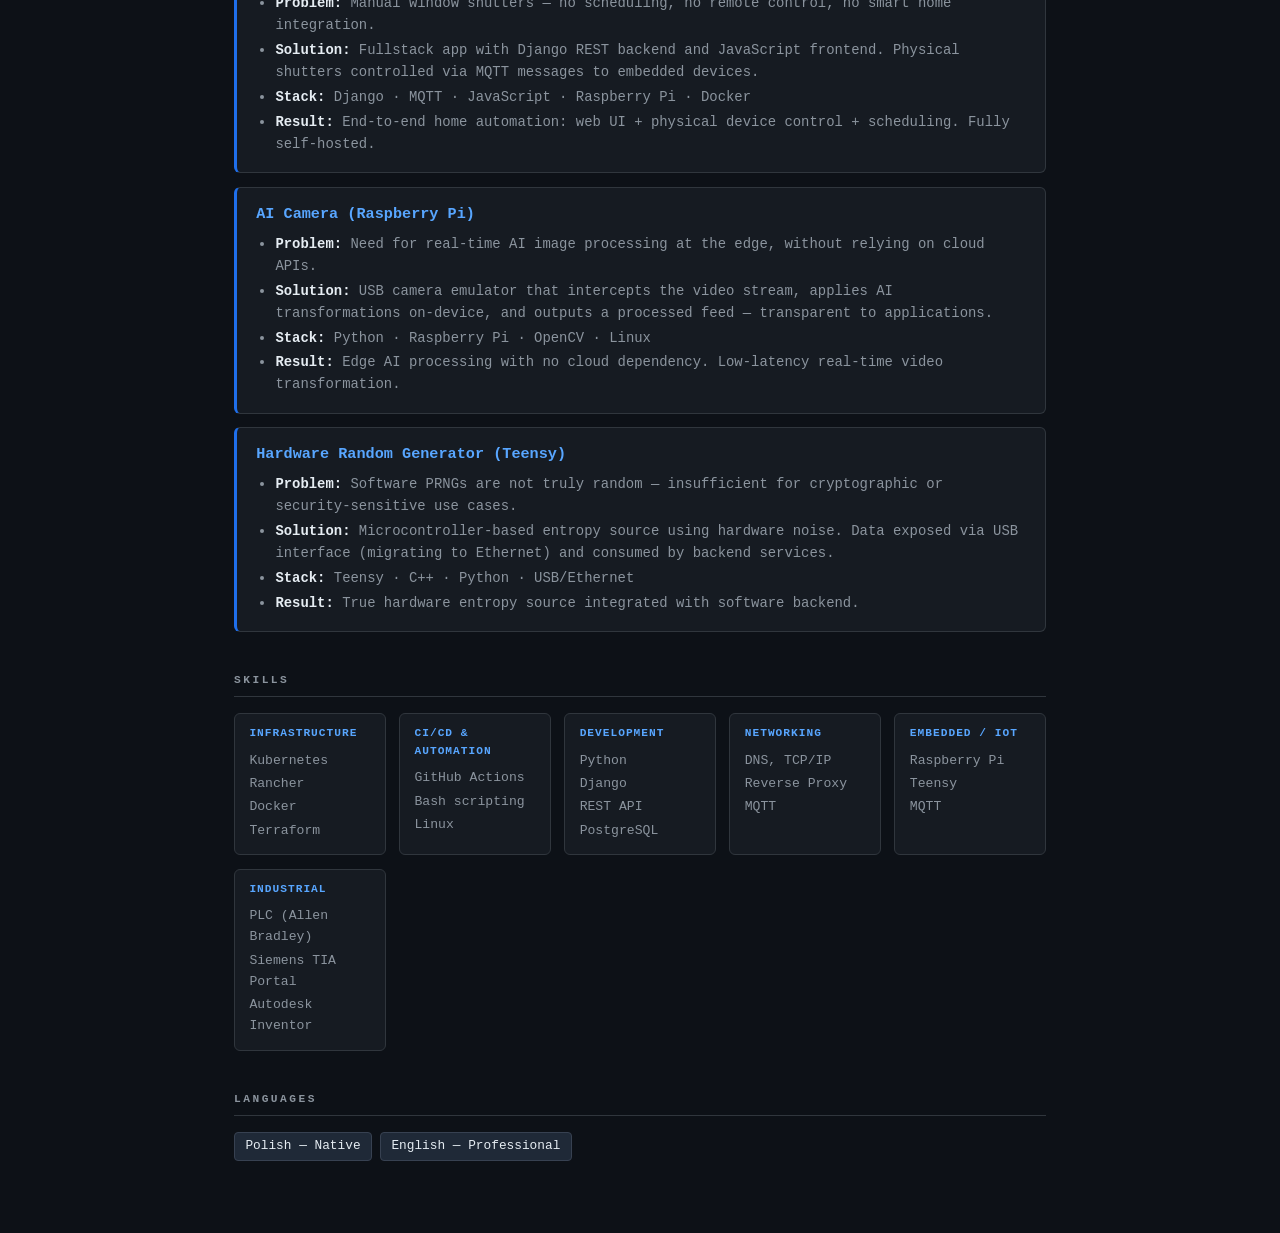
==== commit 66303448: "back to old" ====
--- a/index.html
+++ b/index.html
@@ -5,230 +5,200 @@
   <meta name="viewport" content="width=device-width, initial-scale=1.0" />
   <meta name="description" content="Dawid Ciupka — DevOps / Platform Engineer. Kubernetes, Docker, CI/CD, Python, MQTT, IoT." />
   <title>Dawid Ciupka — DevOps / Platform Engineer</title>
-  <link rel="preconnect" href="https://fonts.googleapis.com" />
-  <link href="https://fonts.googleapis.com/css2?family=Inter:wght@400;500;600;700&display=swap" rel="stylesheet" />
   <link rel="stylesheet" href="style.css" />
 </head>
 <body>
 
-  <div class="snake-banner">
-    <img src="snake.svg" alt="GitHub contribution activity" />
+  <a class="print-btn" href="dawid-ciupka-cv.pdf" download="dawid-ciupka-cv.pdf">Download PDF</a>
+
+  <div class="container">
+
+    <div class="snake-banner">
+      <img src="snake.svg" alt="GitHub contribution activity" />
+    </div>
+
+    <header>
+      <div class="header-main">
+        <div class="header-text">
+          <h1>Dawid Ciupka</h1>
+          <p class="title">DevOps / Platform Engineer</p>
+          <p class="tagline">I build systems, automate everything, and make infrastructure actually work.</p>
+          <div class="contact">
+            <a href="mailto:dawidciupka@gmail.com">dawidciupka@gmail.com</a>
+            <a href="tel:+48794219389">+48 794 219 389</a>
+            <a href="https://github.com/dciupka" target="_blank">GitHub</a>
+            <a href="https://www.linkedin.com/in/dawid-ciupka" target="_blank">LinkedIn</a>
+            <a href="https://dawidciupka.pl/" target="_blank">dawidciupka.pl</a>
+          </div>
+          <div class="badge-base LI-profile-badge" data-locale="en_US" data-size="medium" data-theme="dark" data-type="HORIZONTAL" data-vanity="dawid-ciupka" data-version="v1">
+            <a class="badge-base__link LI-simple-link" href="https://www.linkedin.com/in/dawid-ciupka" target="_blank">Dawid Ciupka</a>
+          </div>
+        </div>
+        <div class="header-photo">
+          <img src="photo.jpg" alt="Dawid Ciupka" onerror="this.style.display='none'" />
+        </div>
+      </div>
+    </header>
+
+    <script src="https://platform.linkedin.com/badges/js/profile.js" async defer type="text/javascript"></script>
+
+    <section>
+      <h2>About</h2>
+      <p>DevOps / Platform Engineer with a background in Industrial Automation. I build and operate real infrastructure —
+        self-hosted Kubernetes clusters, CI/CD pipelines, IoT integrations, and embedded systems.
+        I work at the intersection of systems engineering and software, bridging the gap between hardware and cloud-native tooling.</p>
+      <p>Previously a PLC programmer (Allen Bradley, Siemens) and mechanical designer (Autodesk Inventor),
+        now focused on Kubernetes, Docker, Python, MQTT and making infrastructure actually work.</p>
+      <div class="mindset-items" style="margin-top: 1rem;">
+        <span>Automate first</span>
+        <span>Build real things</span>
+        <span>Hands-on engineering</span>
+        <span>No bullshit, only working systems</span>
+      </div>
+    </section>
+
+    <section>
+      <h2>Experience</h2>
+
+      <div class="project">
+        <div class="exp-header">
+          <h3>DevOps / Platform Engineer</h3>
+          <span class="exp-date">2022 – Present</span>
+        </div>
+        <p class="exp-company">Self-employed / Freelance</p>
+        <ul>
+          <li>Built and operated self-hosted Kubernetes cluster (Rancher)</li>
+          <li>Developed IoT and home automation systems (Django, MQTT)</li>
+          <li>Implemented CI/CD pipelines with GitHub Actions</li>
+          <li>Integrated embedded hardware (Raspberry Pi, Teensy) with backend services</li>
+        </ul>
+      </div>
+
+      <div class="project">
+        <div class="exp-header">
+          <h3>Industrial Automation Engineer</h3>
+          <span class="exp-date">2018 – 2022</span>
+        </div>
+        <p class="exp-company">— (add company name) —</p>
+        <ul>
+          <li>Programmed PLCs: Allen Bradley (Studio 5000), Siemens (TIA Portal)</li>
+          <li>Mechanical design and documentation in Autodesk Inventor</li>
+          <li>Commissioning and troubleshooting of industrial automation systems</li>
+          <li>HMI development and SCADA integration</li>
+        </ul>
+      </div>
+
+    </section>
+
+    <section>
+      <h2>Projects</h2>
+
+      <div class="project">
+        <h3>Kubernetes Cluster (Rancher)</h3>
+        <ul>
+          <li><strong>Problem:</strong> No reliable, self-hosted platform for deploying containerized applications at home/lab scale.</li>
+          <li><strong>Solution:</strong> Built a multi-node Kubernetes cluster managed via Rancher. Deployed production-grade workloads with persistent storage, ingress, and monitoring.</li>
+          <li><strong>Stack:</strong> Kubernetes · Rancher · Docker · Linux</li>
+          <li><strong>Result:</strong> Stable cluster running multiple services. Full control over infrastructure with zero cloud dependency.</li>
+        </ul>
+      </div>
+
+      <div class="project">
+        <h3>Smart Shutters System</h3>
+        <ul>
+          <li><strong>Problem:</strong> Manual window shutters — no scheduling, no remote control, no smart home integration.</li>
+          <li><strong>Solution:</strong> Fullstack app with Django REST backend and JavaScript frontend. Physical shutters controlled via MQTT messages to embedded devices.</li>
+          <li><strong>Stack:</strong> Django · MQTT · JavaScript · Raspberry Pi · Docker</li>
+          <li><strong>Result:</strong> End-to-end home automation: web UI + physical device control + scheduling. Fully self-hosted.</li>
+        </ul>
+      </div>
+
+      <div class="project">
+        <h3>AI Camera (Raspberry Pi)</h3>
+        <ul>
+          <li><strong>Problem:</strong> Need for real-time AI image processing at the edge, without relying on cloud APIs.</li>
+          <li><strong>Solution:</strong> USB camera emulator that intercepts the video stream, applies AI transformations on-device, and outputs a processed feed — transparent to applications.</li>
+          <li><strong>Stack:</strong> Python · Raspberry Pi · OpenCV · Linux</li>
+          <li><strong>Result:</strong> Edge AI processing with no cloud dependency. Low-latency real-time video transformation.</li>
+        </ul>
+      </div>
+
+      <div class="project">
+        <h3>Hardware Random Generator (Teensy)</h3>
+        <ul>
+          <li><strong>Problem:</strong> Software PRNGs are not truly random — insufficient for cryptographic or security-sensitive use cases.</li>
+          <li><strong>Solution:</strong> Microcontroller-based entropy source using hardware noise. Data exposed via USB interface (migrating to Ethernet) and consumed by backend services.</li>
+          <li><strong>Stack:</strong> Teensy · C++ · Python · USB/Ethernet</li>
+          <li><strong>Result:</strong> True hardware entropy source integrated with software backend.</li>
+        </ul>
+      </div>
+
+    </section>
+
+    <section>
+      <h2>Skills</h2>
+      <div class="skills-grid">
+        <div class="skill-group">
+          <h4>Infrastructure</h4>
+          <ul>
+            <li>Kubernetes</li>
+            <li>Rancher</li>
+            <li>Docker</li>
+            <li>Terraform</li>
+          </ul>
+        </div>
+        <div class="skill-group">
+          <h4>CI/CD &amp; Automation</h4>
+          <ul>
+            <li>GitHub Actions</li>
+            <li>Bash scripting</li>
+            <li>Linux</li>
+          </ul>
+        </div>
+        <div class="skill-group">
+          <h4>Development</h4>
+          <ul>
+            <li>Python</li>
+            <li>Django</li>
+            <li>REST API</li>
+            <li>PostgreSQL</li>
+          </ul>
+        </div>
+        <div class="skill-group">
+          <h4>Networking</h4>
+          <ul>
+            <li>DNS, TCP/IP</li>
+            <li>Reverse Proxy</li>
+            <li>MQTT</li>
+          </ul>
+        </div>
+        <div class="skill-group">
+          <h4>Embedded / IoT</h4>
+          <ul>
+            <li>Raspberry Pi</li>
+            <li>Teensy</li>
+            <li>MQTT</li>
+          </ul>
+        </div>
+        <div class="skill-group">
+          <h4>Industrial</h4>
+          <ul>
+            <li>PLC (Allen Bradley)</li>
+            <li>Siemens TIA Portal</li>
+            <li>Autodesk Inventor</li>
+          </ul>
+        </div>
+      </div>
+    </section>
+
+    <section>
+      <h2>Languages</h2>
+      <ul class="tag-list">
+        <li>Polish — Native</li>
+        <li>English — Professional</li>
+      </ul>
+    </section>
+
   </div>
-
-  <a class="print-btn" href="dawid-ciupka-cv.pdf" download="dawid-ciupka-cv.pdf">Download PDF</a>
-
-  <div class="page-wrapper">
-
-    <!-- SIDEBAR -->
-    <aside class="sidebar">
-
-      <div class="profile">
-        <img src="photo.jpg" alt="Dawid Ciupka" class="photo" onerror="this.style.display='none'" />
-        <h1 class="name">Dawid Ciupka</h1>
-        <p class="role">DevOps / Platform Engineer</p>
-      </div>
-
-      <div class="badge-base LI-profile-badge" data-locale="en_US" data-size="medium" data-theme="dark" data-type="HORIZONTAL" data-vanity="dawid-ciupka" data-version="v1">
-        <a class="badge-base__link LI-simple-link" href="https://www.linkedin.com/in/dawid-ciupka" target="_blank">Dawid Ciupka</a>
-      </div>
-
-      <section class="sidebar-section">
-        <h2 class="sidebar-title">Contact</h2>
-        <ul class="contact-list">
-          <li><span class="contact-label">Email</span><a href="mailto:dawidciupka@gmail.com">dawidciupka@gmail.com</a></li>
-          <li><span class="contact-label">Phone</span><a href="tel:+48794219389">+48 794 219 389</a></li>
-          <li><span class="contact-label">GitHub</span><a href="https://github.com/dciupka" target="_blank">dciupka</a></li>
-          <li><span class="contact-label">LinkedIn</span><a href="https://www.linkedin.com/in/dawid-ciupka" target="_blank">dawid-ciupka</a></li>
-          <li><span class="contact-label">Web</span><a href="https://dawidciupka.pl/" target="_blank">dawidciupka.pl</a></li>
-        </ul>
-      </section>
-
-      <section class="sidebar-section">
-        <h2 class="sidebar-title">Skills</h2>
-
-        <div class="skill-group">
-          <h3 class="skill-group-title">Infrastructure</h3>
-          <div class="skill-tags">
-            <span>Kubernetes</span><span>Rancher</span><span>Docker</span><span>Terraform</span>
-          </div>
-        </div>
-
-        <div class="skill-group">
-          <h3 class="skill-group-title">CI/CD &amp; Automation</h3>
-          <div class="skill-tags">
-            <span>GitHub Actions</span><span>Bash</span><span>Linux</span>
-          </div>
-        </div>
-
-        <div class="skill-group">
-          <h3 class="skill-group-title">Development</h3>
-          <div class="skill-tags">
-            <span>Python</span><span>Django</span><span>REST API</span><span>PostgreSQL</span>
-          </div>
-        </div>
-
-        <div class="skill-group">
-          <h3 class="skill-group-title">Networking</h3>
-          <div class="skill-tags">
-            <span>DNS</span><span>TCP/IP</span><span>Reverse Proxy</span><span>MQTT</span>
-          </div>
-        </div>
-
-        <div class="skill-group">
-          <h3 class="skill-group-title">Embedded / IoT</h3>
-          <div class="skill-tags">
-            <span>Raspberry Pi</span><span>Teensy</span><span>MQTT</span>
-          </div>
-        </div>
-
-        <div class="skill-group">
-          <h3 class="skill-group-title">Industrial</h3>
-          <div class="skill-tags">
-            <span>PLC (Allen Bradley)</span><span>Siemens</span><span>Autodesk Inventor</span>
-          </div>
-        </div>
-      </section>
-
-      <section class="sidebar-section">
-        <h2 class="sidebar-title">Languages</h2>
-        <ul class="lang-list">
-          <li><span>Polish</span><span class="lang-level">Native</span></li>
-          <li><span>English</span><span class="lang-level">Professional</span></li>
-        </ul>
-      </section>
-
-    </aside>
-
-    <!-- MAIN CONTENT -->
-    <main class="main">
-
-      <section class="section">
-        <h2 class="section-title">About</h2>
-        <p class="about-text">
-          DevOps / Platform Engineer with a background in Industrial Automation. I build and operate real infrastructure —
-          self-hosted Kubernetes clusters, CI/CD pipelines, IoT integrations, and embedded systems.
-          I work at the intersection of systems engineering and software, bridging the gap between hardware and cloud-native tooling.
-        </p>
-        <p class="about-text">
-          Previously a PLC programmer (Allen Bradley, Siemens) and mechanical designer (Autodesk Inventor),
-          now focused on Kubernetes, Docker, Python, MQTT and making infrastructure actually work.
-        </p>
-        <div class="mindset-pills">
-          <span>Automate first</span>
-          <span>Build real things</span>
-          <span>Hands-on engineering</span>
-          <span>No bullshit, only working systems</span>
-        </div>
-      </section>
-
-      <section class="section">
-        <h2 class="section-title">Experience</h2>
-        <div class="timeline">
-
-          <div class="timeline-item">
-            <div class="timeline-date">2022 – Present</div>
-            <div class="timeline-body">
-              <h3 class="timeline-role">DevOps / Platform Engineer</h3>
-              <p class="timeline-company">Self-employed / Freelance</p>
-              <ul class="timeline-list">
-                <li>Built and operated self-hosted Kubernetes cluster (Rancher)</li>
-                <li>Developed IoT and home automation systems (Django, MQTT)</li>
-                <li>Implemented CI/CD pipelines with GitHub Actions</li>
-                <li>Integrated embedded hardware (Raspberry Pi, Teensy) with backend services</li>
-              </ul>
-            </div>
-          </div>
-
-          <div class="timeline-item">
-            <div class="timeline-date">2018 – 2022</div>
-            <div class="timeline-body">
-              <h3 class="timeline-role">Industrial Automation Engineer</h3>
-              <p class="timeline-company">— (add company name) —</p>
-              <ul class="timeline-list">
-                <li>Programmed PLCs: Allen Bradley (Studio 5000), Siemens (TIA Portal)</li>
-                <li>Mechanical design and documentation in Autodesk Inventor</li>
-                <li>Commissioning and troubleshooting of industrial automation systems</li>
-                <li>HMI development and SCADA integration</li>
-              </ul>
-            </div>
-          </div>
-
-        </div>
-      </section>
-
-      <section class="section">
-        <h2 class="section-title">Projects</h2>
-        <div class="projects">
-
-          <div class="project-card">
-            <h3 class="project-title">Kubernetes Cluster (Rancher)</h3>
-            <div class="project-meta">
-              <div class="meta-row"><span class="meta-label">Problem</span><span>No reliable, self-hosted platform for deploying and managing containerized applications at home/lab scale.</span></div>
-              <div class="meta-row"><span class="meta-label">Solution</span><span>Built a multi-node Kubernetes cluster managed via Rancher. Deployed production-grade workloads with persistent storage, ingress, and monitoring.</span></div>
-              <div class="meta-row"><span class="meta-label">Stack</span>
-                <span class="tag-inline">Kubernetes</span>
-                <span class="tag-inline">Rancher</span>
-                <span class="tag-inline">Docker</span>
-                <span class="tag-inline">Linux</span>
-              </div>
-              <div class="meta-row"><span class="meta-label">Result</span><span>Stable cluster running multiple services. Full control over infrastructure with zero cloud dependency.</span></div>
-            </div>
-          </div>
-
-          <div class="project-card">
-            <h3 class="project-title">Smart Shutters System</h3>
-            <div class="project-meta">
-              <div class="meta-row"><span class="meta-label">Problem</span><span>Manual window shutters — no scheduling, no remote control, no integration with smart home.</span></div>
-              <div class="meta-row"><span class="meta-label">Solution</span><span>Fullstack app with Django REST backend and JavaScript frontend. Physical shutters controlled via MQTT messages to embedded devices.</span></div>
-              <div class="meta-row"><span class="meta-label">Stack</span>
-                <span class="tag-inline">Django</span>
-                <span class="tag-inline">MQTT</span>
-                <span class="tag-inline">JavaScript</span>
-                <span class="tag-inline">Raspberry Pi</span>
-                <span class="tag-inline">Docker</span>
-              </div>
-              <div class="meta-row"><span class="meta-label">Result</span><span>End-to-end home automation: web UI + physical device control + scheduling. Fully self-hosted.</span></div>
-            </div>
-          </div>
-
-          <div class="project-card">
-            <h3 class="project-title">AI Camera (Raspberry Pi)</h3>
-            <div class="project-meta">
-              <div class="meta-row"><span class="meta-label">Problem</span><span>Need for real-time AI image processing at the edge, without relying on cloud APIs.</span></div>
-              <div class="meta-row"><span class="meta-label">Solution</span><span>USB camera emulator that intercepts the video stream, applies AI transformations on-device, and outputs a processed feed — transparent to applications.</span></div>
-              <div class="meta-row"><span class="meta-label">Stack</span>
-                <span class="tag-inline">Python</span>
-                <span class="tag-inline">Raspberry Pi</span>
-                <span class="tag-inline">OpenCV</span>
-                <span class="tag-inline">Linux</span>
-              </div>
-              <div class="meta-row"><span class="meta-label">Result</span><span>Edge AI processing with no cloud dependency. Low-latency real-time video transformation.</span></div>
-            </div>
-          </div>
-
-          <div class="project-card">
-            <h3 class="project-title">Hardware Random Generator (Teensy)</h3>
-            <div class="project-meta">
-              <div class="meta-row"><span class="meta-label">Problem</span><span>Software PRNGs are not truly random — insufficient for cryptographic or security-sensitive use cases.</span></div>
-              <div class="meta-row"><span class="meta-label">Solution</span><span>Microcontroller-based entropy source using hardware noise. Data exposed via USB interface (migrating to Ethernet) and consumed by backend services.</span></div>
-              <div class="meta-row"><span class="meta-label">Stack</span>
-                <span class="tag-inline">Teensy</span>
-                <span class="tag-inline">C++</span>
-                <span class="tag-inline">Python</span>
-                <span class="tag-inline">USB/Ethernet</span>
-              </div>
-              <div class="meta-row"><span class="meta-label">Result</span><span>True hardware entropy source integrated with software backend.</span></div>
-            </div>
-          </div>
-
-        </div>
-      </section>
-
-    </main>
-
-  </div>
-
-  <script src="https://platform.linkedin.com/badges/js/profile.js" async defer type="text/javascript"></script>
-
 </body>
 </html>
--- a/style.css
+++ b/style.css
@@ -1,366 +1,484 @@
-/* ── Reset & Variables ─────────────────────────────── */
-*, *::before, *::after { box-sizing: border-box; margin: 0; padding: 0; }
+* {
+  box-sizing: border-box;
+  margin: 0;
+  padding: 0;
+}
 
 :root {
-  --bg:           #0d1117;
-  --surface:      #161b22;
-  --surface2:     #1c2128;
-  --border:       #30363d;
-  --accent:       #58a6ff;
+  --bg: #0d1117;
+  --surface: #161b22;
+  --border: #30363d;
+  --accent: #58a6ff;
   --accent-muted: #1f6feb;
-  --accent-dim:   #0d2137;
-  --text:         #e6edf3;
-  --text-muted:   #8b949e;
-  --text-dim:     #6e7681;
-  --green:        #3fb950;
-  --sidebar-w:    270px;
+  --text: #e6edf3;
+  --text-muted: #8b949e;
+  --tag-bg: #1f2937;
+  --tag-border: #374151;
 }
 
 body {
   background: var(--bg);
   color: var(--text);
-  font-family: 'Inter', -apple-system, BlinkMacSystemFont, 'Segoe UI', sans-serif;
-  font-size: 14px;
-  line-height: 1.65;
-}
-
-a { color: var(--accent); text-decoration: none; }
-a:hover { text-decoration: underline; }
-
-/* ── Snake Banner ──────────────────────────────────── */
+  font-family: -apple-system, BlinkMacSystemFont, "Segoe UI", Roboto, monospace;
+  font-size: 15px;
+  line-height: 1.6;
+  padding: 0;
+}
+
+/* Snake banner */
 .snake-banner {
-  max-width: calc(var(--sidebar-w) + 800px + 5rem);
+  margin-bottom: 2rem;
+  line-height: 0;
+  border-radius: 8px;
+  overflow: hidden;
+}
+
+.snake-banner img {
+  width: 100%;
+  display: block;
+}
+
+.container {
+  max-width: 860px;
   margin: 0 auto;
-  padding: 1.5rem 2rem 0;
-  line-height: 0;
-}
-.snake-banner img { width: 100%; border-radius: 8px; display: block; }
-
-/* ── Download Button ───────────────────────────────── */
+  padding: 2rem 1.5rem;
+}
+
+/* Header */
+header {
+  border-bottom: 1px solid var(--border);
+  padding-bottom: 1.5rem;
+  margin-bottom: 2.5rem;
+}
+
+.header-main {
+  display: flex;
+  gap: 1.5rem;
+  align-items: flex-start;
+}
+
+.header-text {
+  flex: 1;
+  min-width: 0;
+}
+
+.header-photo {
+  flex-shrink: 0;
+}
+
+.header-photo img {
+  width: 90px;
+  height: 90px;
+  border-radius: 50%;
+  object-fit: cover;
+  border: 2px solid var(--border);
+  display: block;
+}
+
+header h1 {
+  font-size: 2.2rem;
+  font-weight: 700;
+  color: var(--text);
+  letter-spacing: -0.5px;
+  line-height: 1.2;
+}
+
+.title {
+  font-size: 0.8rem;
+  color: var(--accent);
+  margin-top: 0.3rem;
+  font-weight: 600;
+  text-transform: uppercase;
+  letter-spacing: 2px;
+}
+
+.tagline {
+  color: var(--text-muted);
+  margin-top: 0.6rem;
+  font-size: 0.9rem;
+  font-style: italic;
+}
+
+.contact {
+  margin-top: 0.9rem;
+  display: flex;
+  gap: 0.75rem;
+  flex-wrap: wrap;
+}
+
+.contact a {
+  color: var(--accent);
+  text-decoration: none;
+  font-size: 0.82rem;
+  border: 1px solid var(--accent-muted);
+  padding: 0.2rem 0.7rem;
+  border-radius: 4px;
+  transition: background 0.15s;
+}
+
+.contact a:hover {
+  background: var(--accent-muted);
+  color: #fff;
+}
+
+/* Sections */
+section {
+  margin-bottom: 2.5rem;
+}
+
+section h2 {
+  font-size: 0.7rem;
+  text-transform: uppercase;
+  letter-spacing: 2.5px;
+  color: var(--text-muted);
+  margin-bottom: 1rem;
+  border-bottom: 1px solid var(--border);
+  padding-bottom: 0.4rem;
+}
+
+section p {
+  color: var(--text-muted);
+  margin-bottom: 1rem;
+}
+
+/* Tag list */
+.tag-list {
+  list-style: none;
+  display: flex;
+  flex-wrap: wrap;
+  gap: 0.5rem;
+  margin-top: 0.5rem;
+}
+
+.tag-list li {
+  background: var(--tag-bg);
+  border: 1px solid var(--tag-border);
+  padding: 0.2rem 0.65rem;
+  border-radius: 4px;
+  font-size: 0.8rem;
+  color: var(--text);
+}
+
+/* Projects & Experience cards */
+.project {
+  background: var(--surface);
+  border: 1px solid var(--border);
+  border-left: 3px solid var(--accent-muted);
+  border-radius: 6px;
+  padding: 0.9rem 1.2rem;
+  margin-bottom: 0.85rem;
+}
+
+.project h3 {
+  font-size: 0.95rem;
+  color: var(--accent);
+  margin-bottom: 0.4rem;
+}
+
+.project ul {
+  padding-left: 1.2rem;
+  color: var(--text-muted);
+  font-size: 0.87rem;
+}
+
+.project ul li {
+  margin-bottom: 0.15rem;
+}
+
+.project ul li strong {
+  color: var(--text);
+}
+
+/* Experience header (role + date) */
+.exp-header {
+  display: flex;
+  justify-content: space-between;
+  align-items: baseline;
+  gap: 1rem;
+  margin-bottom: 0.15rem;
+}
+
+.exp-date {
+  font-size: 0.78rem;
+  color: var(--accent);
+  white-space: nowrap;
+  font-weight: 500;
+}
+
+.exp-company {
+  font-size: 0.82rem;
+  color: var(--text-muted);
+  margin-bottom: 0.5rem !important;
+  font-style: italic;
+}
+
+/* Skills grid */
+.skills-grid {
+  display: grid;
+  grid-template-columns: repeat(auto-fill, minmax(150px, 1fr));
+  gap: 0.85rem;
+}
+
+.skill-group {
+  background: var(--surface);
+  border: 1px solid var(--border);
+  border-radius: 6px;
+  padding: 0.7rem 0.9rem;
+}
+
+.skill-group h4 {
+  font-size: 0.7rem;
+  text-transform: uppercase;
+  letter-spacing: 1px;
+  color: var(--accent);
+  margin-bottom: 0.4rem;
+}
+
+.skill-group ul {
+  list-style: none;
+  font-size: 0.82rem;
+  color: var(--text-muted);
+}
+
+.skill-group ul li {
+  margin-bottom: 0.15rem;
+}
+
+/* Mindset */
+.mindset-items {
+  display: flex;
+  flex-wrap: wrap;
+  gap: 0.65rem;
+}
+
+.mindset-items span {
+  background: #0d2137;
+  border: 1px solid var(--accent-muted);
+  color: var(--accent);
+  padding: 0.25rem 0.85rem;
+  border-radius: 20px;
+  font-size: 0.82rem;
+  font-weight: 500;
+}
+
+/* Print button */
 .print-btn {
   position: fixed;
   top: 1rem;
   right: 1rem;
   background: var(--accent-muted);
   color: #fff;
-  padding: 0.45rem 1rem;
+  text-decoration: none;
+  padding: 0.5rem 1.1rem;
   border-radius: 5px;
-  font-size: 0.8rem;
+  font-size: 0.82rem;
   font-weight: 600;
-  z-index: 200;
+  z-index: 100;
   transition: background 0.15s;
 }
-.print-btn:hover { background: var(--accent); text-decoration: none; }
-
-/* ── Page Layout ───────────────────────────────────── */
-.page-wrapper {
-  display: grid;
-  grid-template-columns: var(--sidebar-w) 1fr;
-  max-width: calc(var(--sidebar-w) + 800px + 5rem);
-  margin: 0 auto;
-  padding: 2rem 2rem 4rem;
-  gap: 2.5rem;
-  align-items: start;
-}
-
-/* ── Sidebar ───────────────────────────────────────── */
-.sidebar {
-  position: sticky;
-  top: 1.5rem;
-  display: flex;
-  flex-direction: column;
-  gap: 1.5rem;
-}
-
-.profile { text-align: center; }
-
-.photo {
-  width: 130px;
-  height: 130px;
-  border-radius: 50%;
-  object-fit: cover;
-  border: 2px solid var(--border);
-  margin-bottom: 0.75rem;
-  display: block;
-  margin-left: auto;
-  margin-right: auto;
-}
-
-.name {
-  font-size: 1.15rem;
-  font-weight: 700;
-  color: var(--text);
-  line-height: 1.3;
-}
-
-.role {
-  font-size: 0.75rem;
-  color: var(--accent);
-  text-transform: uppercase;
-  letter-spacing: 1.5px;
-  font-weight: 600;
-  margin-top: 0.2rem;
-}
-
-/* LinkedIn badge wrapper */
-.badge-base { margin-top: -0.5rem; }
-
-.sidebar-section { display: flex; flex-direction: column; gap: 0.6rem; }
-
-.sidebar-title {
-  font-size: 0.65rem;
-  text-transform: uppercase;
-  letter-spacing: 2px;
-  color: var(--text-dim);
-  border-bottom: 1px solid var(--border);
-  padding-bottom: 0.3rem;
-}
-
-/* Contacts */
-.contact-list { list-style: none; display: flex; flex-direction: column; gap: 0.4rem; }
-.contact-list li { display: flex; flex-direction: column; }
-.contact-label { font-size: 0.65rem; text-transform: uppercase; letter-spacing: 1px; color: var(--text-dim); }
-.contact-list a { font-size: 0.82rem; color: var(--text-muted); word-break: break-all; }
-.contact-list a:hover { color: var(--accent); text-decoration: none; }
-
-/* Skills */
-.skill-group { margin-top: 0.5rem; }
-.skill-group-title { font-size: 0.7rem; font-weight: 600; color: var(--text-muted); margin-bottom: 0.35rem; }
-.skill-tags { display: flex; flex-wrap: wrap; gap: 0.3rem; }
-.skill-tags span {
-  background: var(--surface2);
-  border: 1px solid var(--border);
-  color: var(--text);
-  font-size: 0.72rem;
-  padding: 0.15rem 0.5rem;
-  border-radius: 3px;
-}
-
-/* Languages */
-.lang-list { list-style: none; display: flex; flex-direction: column; gap: 0.4rem; }
-.lang-list li { display: flex; justify-content: space-between; font-size: 0.82rem; color: var(--text-muted); }
-.lang-level { color: var(--text-dim); font-size: 0.75rem; }
-
-/* ── Main Content ──────────────────────────────────── */
-.main { display: flex; flex-direction: column; gap: 2.5rem; min-width: 0; }
-
-.section-title {
-  font-size: 0.65rem;
-  text-transform: uppercase;
-  letter-spacing: 2.5px;
-  color: var(--text-dim);
-  border-bottom: 1px solid var(--border);
-  padding-bottom: 0.4rem;
-  margin-bottom: 1.1rem;
-}
-
-/* About */
-.about-text { color: var(--text-muted); font-size: 0.9rem; margin-bottom: 0.75rem; }
-
-.mindset-pills { display: flex; flex-wrap: wrap; gap: 0.5rem; margin-top: 1rem; }
-.mindset-pills span {
-  background: var(--accent-dim);
-  border: 1px solid var(--accent-muted);
-  color: var(--accent);
-  font-size: 0.75rem;
-  font-weight: 500;
-  padding: 0.25rem 0.75rem;
-  border-radius: 20px;
-}
-
-/* ── Experience Timeline ───────────────────────────── */
-.timeline { display: flex; flex-direction: column; gap: 0; }
-
-.timeline-item {
-  display: grid;
-  grid-template-columns: 100px 1fr;
-  gap: 1rem;
-  padding-bottom: 1.5rem;
-  position: relative;
-}
-
-.timeline-item::before {
-  content: '';
-  position: absolute;
-  left: 100px;
-  top: 6px;
-  bottom: 0;
-  width: 1px;
-  background: var(--border);
-  transform: translateX(0.9rem);
-}
-
-.timeline-item:last-child::before { display: none; }
-
-.timeline-date {
-  font-size: 0.72rem;
-  color: var(--text-dim);
-  text-align: right;
-  padding-top: 0.15rem;
-  white-space: nowrap;
-}
-
-.timeline-body {
-  padding-left: 1.75rem;
-  position: relative;
-}
-
-.timeline-body::before {
-  content: '';
-  position: absolute;
-  left: 0.55rem;
-  top: 0.4rem;
-  width: 8px;
-  height: 8px;
-  border-radius: 50%;
-  background: var(--accent-muted);
-  border: 2px solid var(--bg);
-  box-shadow: 0 0 0 1px var(--accent-muted);
-}
-
-.timeline-role { font-size: 0.95rem; font-weight: 600; color: var(--text); }
-.timeline-company { font-size: 0.8rem; color: var(--accent); margin-bottom: 0.5rem; }
-.timeline-list { padding-left: 1rem; color: var(--text-muted); font-size: 0.85rem; }
-.timeline-list li { margin-bottom: 0.2rem; }
-
-/* ── Projects ──────────────────────────────────────── */
-.projects { display: flex; flex-direction: column; gap: 1rem; }
-
-.project-card {
-  background: var(--surface);
-  border: 1px solid var(--border);
-  border-left: 3px solid var(--accent-muted);
-  border-radius: 6px;
-  padding: 1rem 1.25rem;
-}
-
-.project-title {
-  font-size: 0.95rem;
-  font-weight: 600;
-  color: var(--accent);
-  margin-bottom: 0.75rem;
-}
-
-.project-meta { display: flex; flex-direction: column; gap: 0.45rem; }
-
-.meta-row {
-  display: grid;
-  grid-template-columns: 70px 1fr;
-  gap: 0.75rem;
-  align-items: baseline;
-  font-size: 0.83rem;
-}
-
-.meta-label {
-  font-size: 0.65rem;
-  text-transform: uppercase;
-  letter-spacing: 1px;
-  color: var(--text-dim);
-  font-weight: 600;
-  padding-top: 0.1rem;
-}
-
-.meta-row > span:not(.meta-label):not(.tag-inline) { color: var(--text-muted); }
-
-.meta-row .tag-inline {
-  display: inline-block;
-  background: var(--surface2);
-  border: 1px solid var(--border);
-  color: var(--text);
-  font-size: 0.72rem;
-  padding: 0.1rem 0.45rem;
-  border-radius: 3px;
-  margin-right: 0.25rem;
-  margin-bottom: 0.2rem;
-}
-
-/* ── Responsive ────────────────────────────────────── */
-@media (max-width: 720px) {
-  .page-wrapper {
-    grid-template-columns: 1fr;
-    padding: 1.5rem 1rem 3rem;
-    gap: 2rem;
-  }
-
-  .sidebar { position: static; }
-
-  .profile { text-align: left; display: flex; align-items: center; gap: 1rem; }
-
-  .photo { width: 80px; height: 80px; margin: 0; }
-
-  .snake-banner { padding: 1rem 1rem 0; }
-
-  .timeline-item { grid-template-columns: 80px 1fr; }
-}
-
-/* ── Print / PDF ───────────────────────────────────── */
+
+.print-btn:hover {
+  background: var(--accent);
+}
+
+/* Responsive */
+@media (max-width: 640px) {
+  header h1 {
+    font-size: 1.6rem;
+  }
+
+  .header-main {
+    flex-direction: column-reverse;
+  }
+
+  .header-photo img {
+    width: 70px;
+    height: 70px;
+  }
+
+  .skills-grid {
+    grid-template-columns: 1fr 1fr;
+  }
+
+  .exp-header {
+    flex-direction: column;
+    gap: 0.1rem;
+  }
+}
+
+/* Print / PDF */
 @media print {
-  @page { size: A4; margin: 1.5cm 1.8cm; }
-
-  * { -webkit-print-color-adjust: exact; print-color-adjust: exact; }
-
-  body { background: #fff; color: #111; font-size: 9.5pt; line-height: 1.5; }
+  @page {
+    margin: 1.8cm 2cm;
+    size: A4;
+  }
+
+  * {
+    -webkit-print-color-adjust: exact;
+    print-color-adjust: exact;
+  }
+
+  body {
+    background: #fff;
+    color: #111;
+    font-size: 10.5pt;
+    line-height: 1.5;
+    padding: 0;
+  }
 
   .print-btn,
-  .snake-banner,
-  .badge-base,
-  .mindset-pills { display: none; }
-
-  .page-wrapper {
-    display: grid;
-    grid-template-columns: 180px 1fr;
+  .snake-banner {
+    display: none;
+  }
+
+  .container {
     max-width: 100%;
     padding: 0;
-    gap: 1.2rem;
-  }
-
-  .sidebar { position: static; gap: 1rem; }
-
-  .photo { width: 90px; height: 90px; border-color: #ccc; }
-
-  .name { font-size: 11pt; color: #111; }
-  .role { color: #1a56db; font-size: 7pt; }
-
-  .sidebar-title, .section-title {
-    font-size: 6.5pt;
-    color: #666;
-    border-bottom-color: #ccc;
+  }
+
+  header {
+    border-bottom: 2px solid #111;
+    padding-bottom: 0.8rem;
+    margin-bottom: 1.2rem;
+  }
+
+  .header-photo img {
+    width: 70px;
+    height: 70px;
+  }
+
+  header h1 {
+    font-size: 22pt;
+    color: #111;
+  }
+
+  .title {
+    font-size: 9pt;
+    color: #444;
     letter-spacing: 2px;
   }
 
-  .contact-label { color: #999; font-size: 6pt; }
-  .contact-list a { color: #333; font-size: 7.5pt; }
-
-  .skill-tags span {
+  .tagline {
+    color: #555;
+    font-size: 10pt;
+    margin-top: 0.3rem;
+  }
+
+  .contact {
+    margin-top: 0.5rem;
+    gap: 1.5rem;
+  }
+
+  .contact a {
+    border: none;
+    padding: 0;
+    color: #1a56db;
+    font-size: 9.5pt;
+  }
+
+  section {
+    margin-bottom: 1.2rem;
+  }
+
+  section h2 {
+    font-size: 7.5pt;
+    letter-spacing: 2.5px;
+    color: #555;
+    border-bottom: 1px solid #ccc;
+    padding-bottom: 0.25rem;
+    margin-bottom: 0.7rem;
+  }
+
+  section p {
+    color: #333;
+    font-size: 10pt;
+    margin-bottom: 0.5rem;
+  }
+
+  .tag-list {
+    gap: 0.35rem;
+  }
+
+  .tag-list li {
     background: #f3f4f6;
-    border-color: #d1d5db;
+    border: 1px solid #d1d5db;
     color: #111;
-    font-size: 7pt;
-  }
-
-  .skill-group-title { color: #555; font-size: 7pt; }
-  .lang-list li { color: #333; font-size: 7.5pt; }
-  .lang-level { color: #666; }
-
-  .about-text { color: #333; font-size: 9pt; }
-
-  .timeline-date { color: #888; font-size: 7pt; }
-  .timeline-role { font-size: 9.5pt; color: #111; }
-  .timeline-company { color: #1a56db; font-size: 8pt; }
-  .timeline-list { color: #444; font-size: 8.5pt; }
-  .timeline-body::before { background: #1a56db; box-shadow: none; border-color: #fff; }
-  .timeline-item::before { background: #ddd; }
-
-  .project-card {
+    font-size: 8.5pt;
+    padding: 0.1rem 0.5rem;
+    border-radius: 3px;
+  }
+
+  .project {
     background: none;
-    border: 1px solid #ddd;
+    border: none;
     border-left: 3px solid #1a56db;
+    border-radius: 0;
+    padding: 0.1rem 0 0.1rem 0.75rem;
+    margin-bottom: 0.65rem;
     break-inside: avoid;
-    padding: 0.5rem 0.75rem;
-  }
-
-  .project-title { color: #111; font-size: 9.5pt; }
-  .meta-label { color: #888; font-size: 6pt; }
-  .meta-row > span:not(.meta-label):not(.tag-inline) { color: #444; font-size: 8.5pt; }
-  .tag-inline { background: #f3f4f6; border-color: #d1d5db; color: #111; font-size: 7pt; }
-}
+  }
+
+  .project h3 {
+    font-size: 10.5pt;
+    color: #111;
+    margin-bottom: 0.2rem;
+  }
+
+  .project ul {
+    color: #444;
+    font-size: 9.5pt;
+    padding-left: 1rem;
+  }
+
+  .project ul li {
+    margin-bottom: 0.1rem;
+  }
+
+  .project ul li strong {
+    color: #111;
+  }
+
+  .exp-date {
+    color: #444;
+  }
+
+  .exp-company {
+    color: #555 !important;
+  }
+
+  .skills-grid {
+    grid-template-columns: repeat(5, 1fr);
+    gap: 0.5rem;
+  }
+
+  .skill-group {
+    background: #f8f9fa;
+    border: 1px solid #e2e4e8;
+    border-radius: 3px;
+    padding: 0.4rem 0.6rem;
+    break-inside: avoid;
+  }
+
+  .skill-group h4 {
+    font-size: 7.5pt;
+    color: #1a56db;
+    margin-bottom: 0.3rem;
+  }
+
+  .skill-group ul {
+    font-size: 8.5pt;
+    color: #333;
+  }
+
+  .mindset-items {
+    gap: 0.4rem;
+  }
+
+  .mindset-items span {
+    background: #f0f4ff;
+    border: 1px solid #c7d7fd;
+    color: #1a56db;
+    font-size: 8.5pt;
+    padding: 0.2rem 0.6rem;
+  }
+}
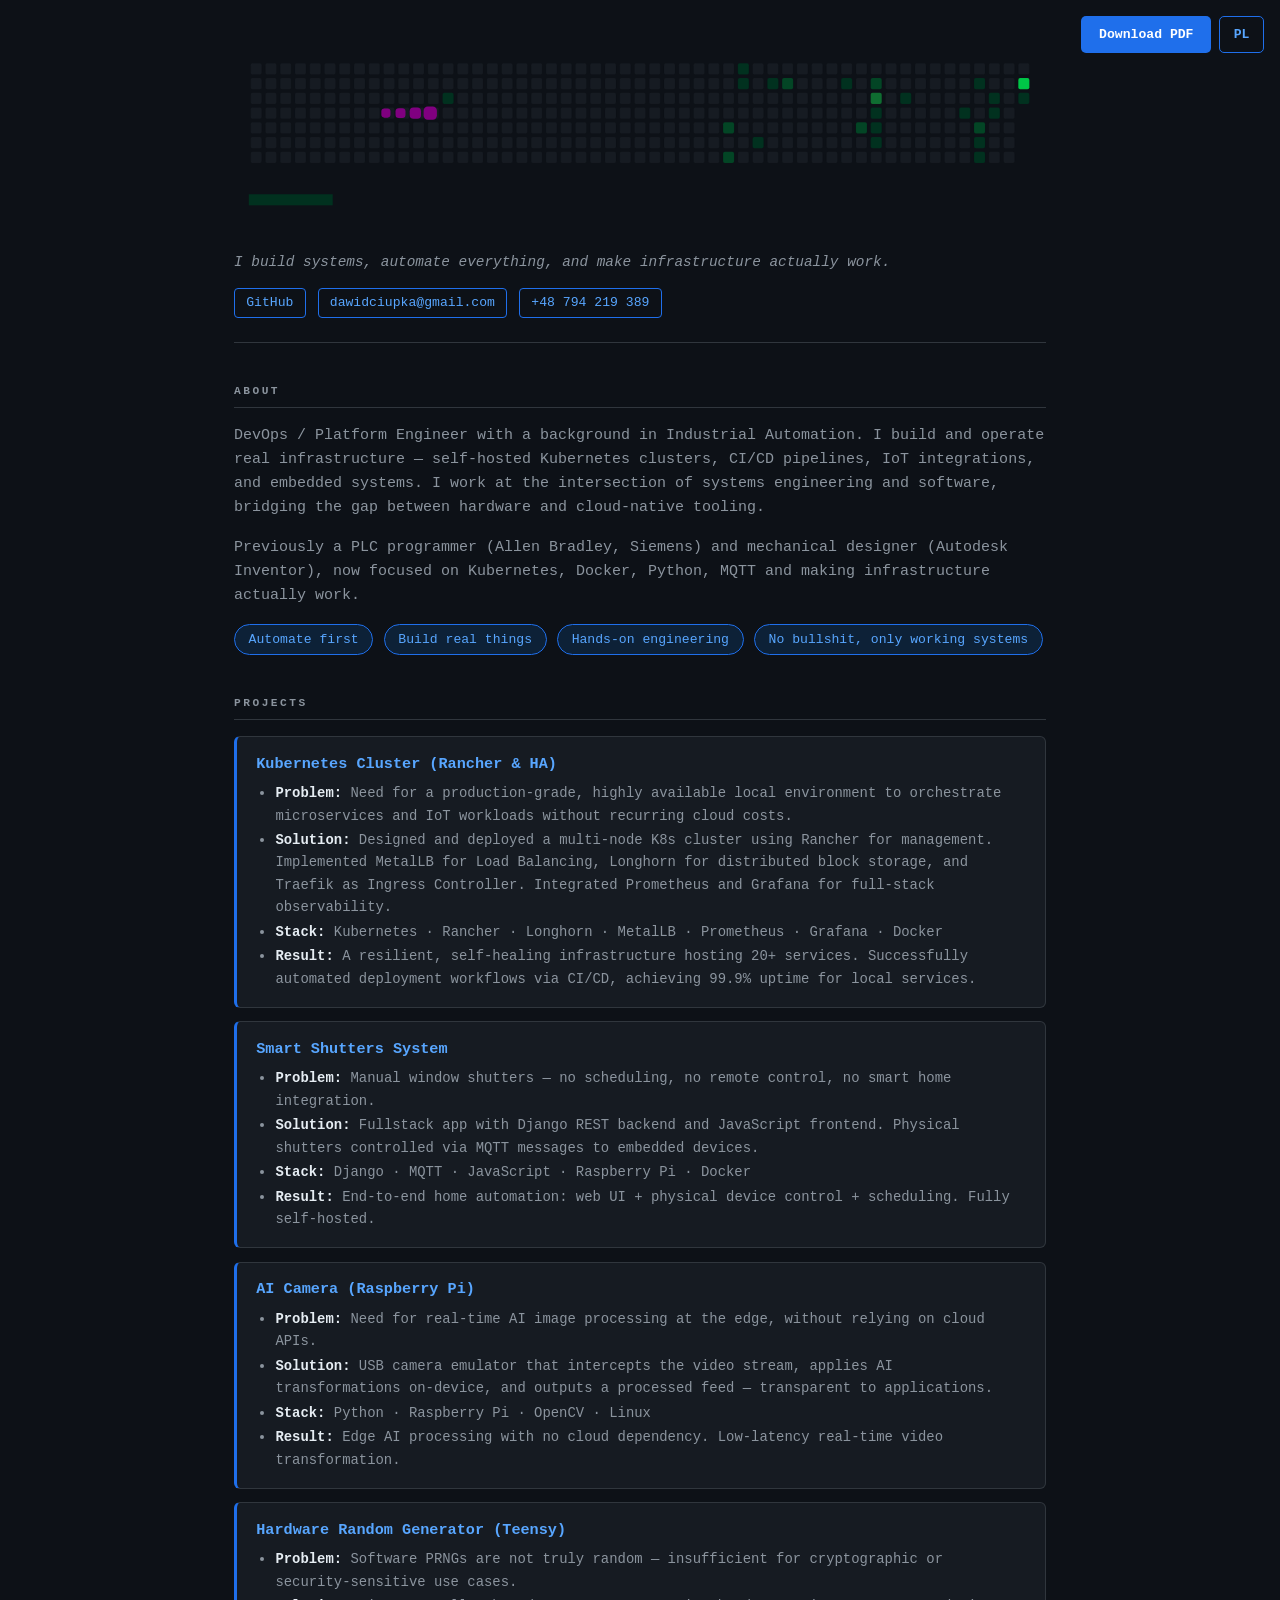
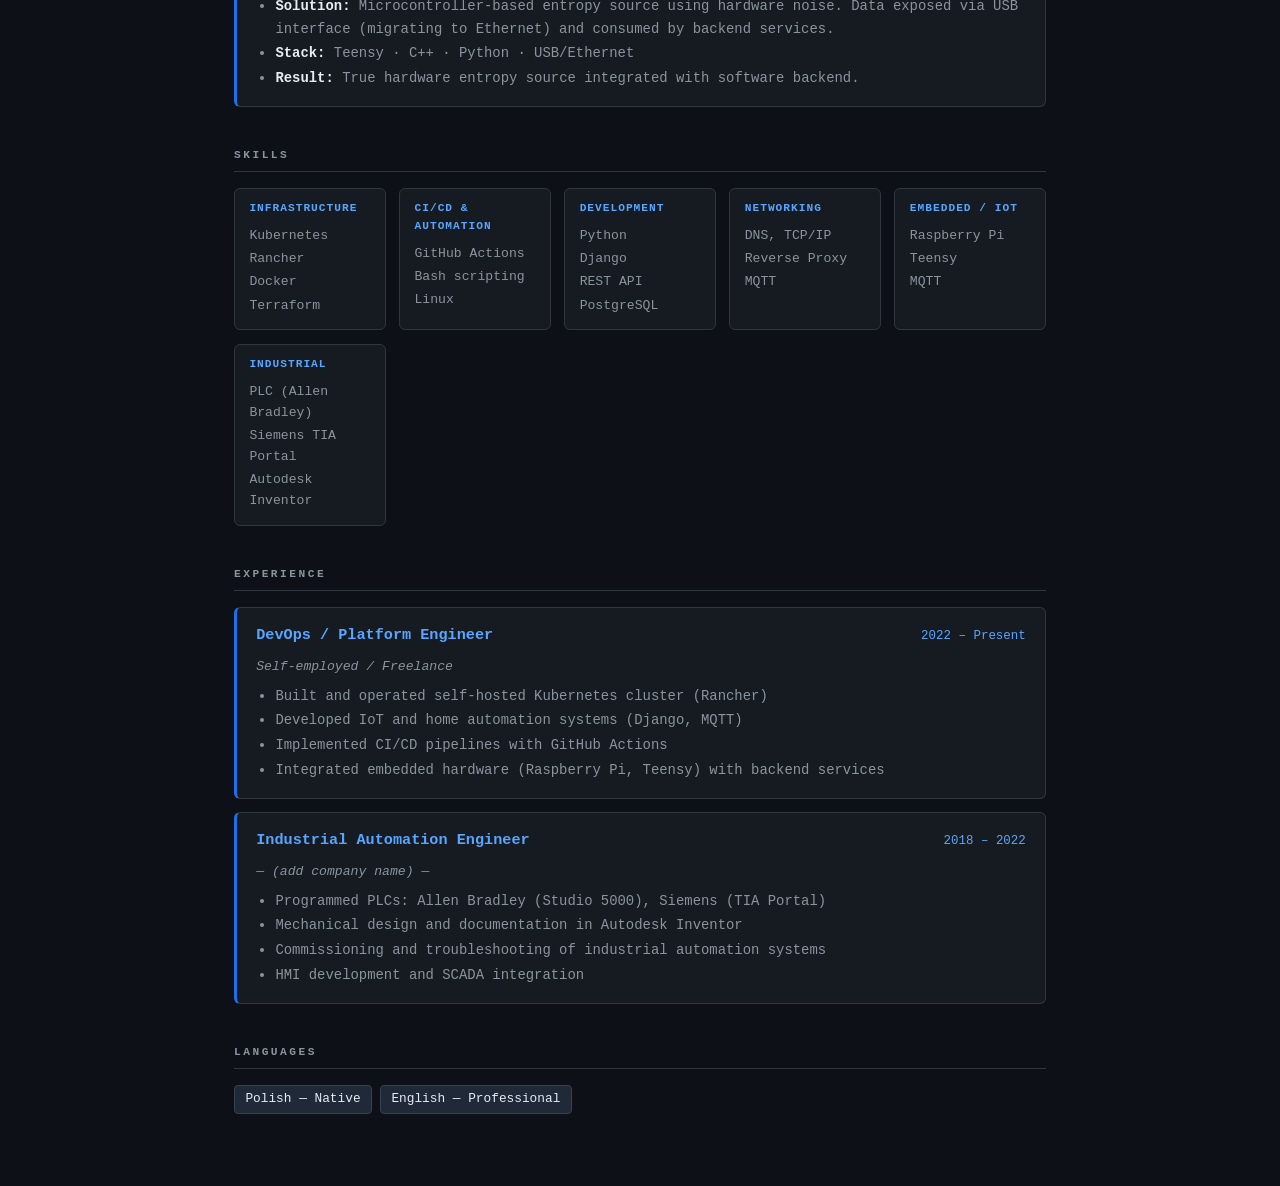
==== commit e9b421bb: "update by me ui" ====
--- a/index.html
+++ b/index.html
@@ -9,7 +9,11 @@
 </head>
 <body>
 
-  <a class="print-btn" href="dawid-ciupka-cv.pdf" download="dawid-ciupka-cv.pdf">Download PDF</a>
+  <div class="top-controls">
+    <a class="print-btn" href="dawid-ciupka-cv.pdf" download="dawid-ciupka-cv.pdf"
+       data-en="Download PDF" data-pl="Pobierz PDF">Download PDF</a>
+    <button class="lang-btn" id="langToggle">PL</button>
+  </div>
 
   <div class="container">
 
@@ -20,22 +24,33 @@
     <header>
       <div class="header-main">
         <div class="header-text">
-          <h1>Dawid Ciupka</h1>
-          <p class="title">DevOps / Platform Engineer</p>
-          <p class="tagline">I build systems, automate everything, and make infrastructure actually work.</p>
+          <div class="screen-only">
+            <div class="badge-base LI-profile-badge" data-locale="en_US" data-size="large" data-theme="dark" data-type="HORIZONTAL" data-vanity="dawid-ciupka" data-version="v1">
+              <a class="badge-base__link LI-simple-link" href="https://www.linkedin.com/in/dawid-ciupka" target="_blank"></a>
+            </div>
+          </div>
+          <div class="print-only">
+            <h1>Dawid Ciupka</h1>
+            <p class="title">DevOps / Platform Engineer</p>
+          </div>
+          <p class="tagline"
+             data-en="I build systems, automate everything, and make infrastructure actually work."
+             data-pl="Buduję systemy, automatyzuję wszystko i sprawiam, że infrastruktura faktycznie działa.">
+            I build systems, automate everything, and make infrastructure actually work.
+          </p>
           <div class="contact">
+            <a href="https://dciupka.github.io/cv/" 
+   target="_blank" 
+   class="print-only" 
+   data-en="Interactive Portfolio & Projects" 
+   data-pl="Interaktywne Portfolio i Projekty">
+   Interactive Portfolio & Projects
+</a>
+            <a href="https://github.com/dciupka" target="_blank">GitHub</a>
             <a href="mailto:dawidciupka@gmail.com">dawidciupka@gmail.com</a>
             <a href="tel:+48794219389">+48 794 219 389</a>
-            <a href="https://github.com/dciupka" target="_blank">GitHub</a>
-            <a href="https://www.linkedin.com/in/dawid-ciupka" target="_blank">LinkedIn</a>
-            <a href="https://dawidciupka.pl/" target="_blank">dawidciupka.pl</a>
+            <a href="https://www.linkedin.com/in/dawid-ciupka" target="_blank" class="print-only">LinkedIn</a>
           </div>
-          <div class="badge-base LI-profile-badge" data-locale="en_US" data-size="medium" data-theme="dark" data-type="HORIZONTAL" data-vanity="dawid-ciupka" data-version="v1">
-            <a class="badge-base__link LI-simple-link" href="https://www.linkedin.com/in/dawid-ciupka" target="_blank">Dawid Ciupka</a>
-          </div>
-        </div>
-        <div class="header-photo">
-          <img src="photo.jpg" alt="Dawid Ciupka" onerror="this.style.display='none'" />
         </div>
       </div>
     </header>
@@ -43,103 +58,76 @@
     <script src="https://platform.linkedin.com/badges/js/profile.js" async defer type="text/javascript"></script>
 
     <section>
-      <h2>About</h2>
-      <p>DevOps / Platform Engineer with a background in Industrial Automation. I build and operate real infrastructure —
+      <h2 data-en="About" data-pl="O mnie">About</h2>
+      <p data-en="DevOps / Platform Engineer with a background in Industrial Automation. I build and operate real infrastructure — self-hosted Kubernetes clusters, CI/CD pipelines, IoT integrations, and embedded systems. I work at the intersection of systems engineering and software, bridging the gap between hardware and cloud-native tooling."
+         data-pl="Inżynier DevOps / Platform z doświadczeniem w automatyce przemysłowej. Buduję i utrzymuję realną infrastrukturę — własne klastry Kubernetes, pipeline'y CI/CD, integracje IoT i systemy wbudowane. Działam na styku inżynierii systemowej i oprogramowania, łącząc sprzęt z narzędziami chmurowymi.">
+        DevOps / Platform Engineer with a background in Industrial Automation. I build and operate real infrastructure —
         self-hosted Kubernetes clusters, CI/CD pipelines, IoT integrations, and embedded systems.
-        I work at the intersection of systems engineering and software, bridging the gap between hardware and cloud-native tooling.</p>
-      <p>Previously a PLC programmer (Allen Bradley, Siemens) and mechanical designer (Autodesk Inventor),
-        now focused on Kubernetes, Docker, Python, MQTT and making infrastructure actually work.</p>
+        I work at the intersection of systems engineering and software, bridging the gap between hardware and cloud-native tooling.
+      </p>
+      <p data-en="Previously a PLC programmer (Allen Bradley, Siemens) and mechanical designer (Autodesk Inventor), now focused on Kubernetes, Docker, Python, MQTT and making infrastructure actually work."
+         data-pl="Wcześniej programista PLC (Allen Bradley, Siemens) i konstruktor mechaniczny (Autodesk Inventor), teraz skupiony na Kubernetes, Docker, Python, MQTT i budowaniu infrastruktury, która po prostu działa.">
+        Previously a PLC programmer (Allen Bradley, Siemens) and mechanical designer (Autodesk Inventor),
+        now focused on Kubernetes, Docker, Python, MQTT and making infrastructure actually work.
+      </p>
       <div class="mindset-items" style="margin-top: 1rem;">
-        <span>Automate first</span>
-        <span>Build real things</span>
-        <span>Hands-on engineering</span>
-        <span>No bullshit, only working systems</span>
-      </div>
-    </section>
-
-    <section>
-      <h2>Experience</h2>
-
-      <div class="project">
-        <div class="exp-header">
-          <h3>DevOps / Platform Engineer</h3>
-          <span class="exp-date">2022 – Present</span>
-        </div>
-        <p class="exp-company">Self-employed / Freelance</p>
-        <ul>
-          <li>Built and operated self-hosted Kubernetes cluster (Rancher)</li>
-          <li>Developed IoT and home automation systems (Django, MQTT)</li>
-          <li>Implemented CI/CD pipelines with GitHub Actions</li>
-          <li>Integrated embedded hardware (Raspberry Pi, Teensy) with backend services</li>
-        </ul>
-      </div>
-
-      <div class="project">
-        <div class="exp-header">
-          <h3>Industrial Automation Engineer</h3>
-          <span class="exp-date">2018 – 2022</span>
-        </div>
-        <p class="exp-company">— (add company name) —</p>
-        <ul>
-          <li>Programmed PLCs: Allen Bradley (Studio 5000), Siemens (TIA Portal)</li>
-          <li>Mechanical design and documentation in Autodesk Inventor</li>
-          <li>Commissioning and troubleshooting of industrial automation systems</li>
-          <li>HMI development and SCADA integration</li>
-        </ul>
-      </div>
-
-    </section>
-
-    <section>
-      <h2>Projects</h2>
-
-      <div class="project">
-        <h3>Kubernetes Cluster (Rancher)</h3>
-        <ul>
-          <li><strong>Problem:</strong> No reliable, self-hosted platform for deploying containerized applications at home/lab scale.</li>
-          <li><strong>Solution:</strong> Built a multi-node Kubernetes cluster managed via Rancher. Deployed production-grade workloads with persistent storage, ingress, and monitoring.</li>
-          <li><strong>Stack:</strong> Kubernetes · Rancher · Docker · Linux</li>
-          <li><strong>Result:</strong> Stable cluster running multiple services. Full control over infrastructure with zero cloud dependency.</li>
+        <span data-en="Automate first" data-pl="Najpierw automatyzacja">Automate first</span>
+        <span data-en="Build real things" data-pl="Buduję realne rzeczy">Build real things</span>
+        <span data-en="Hands-on engineering" data-pl="Praktyczna inżynieria">Hands-on engineering</span>
+        <span data-en="No bullshit, only working systems" data-pl="Bez bullshitu, tylko działające systemy">No bullshit, only working systems</span>
+      </div>
+    </section>
+
+    <section>
+      <h2 data-en="Projects" data-pl="Projekty">Projects</h2>
+
+      <div class="project">
+        <h3>Kubernetes Cluster (Rancher & HA)</h3>
+        <ul>
+          <li><strong data-en="Problem:" data-pl="Problem:">Problem:</strong> <span data-en="Need for a production-grade, highly available local environment to orchestrate microservices and IoT workloads without recurring cloud costs." data-pl="Potrzeba produkcyjnej klasy, wysokodostępnego środowiska lokalnego do orkiestracji mikroserwisów i zadań IoT bez stałych kosztów chmurowych.">Need for a production-grade, highly available local environment to orchestrate microservices and IoT workloads without recurring cloud costs.</span></li>
+          <li><strong data-en="Solution:" data-pl="Rozwiązanie:">Solution:</strong> <span data-en="Designed and deployed a multi-node K8s cluster using Rancher for management. Implemented MetalLB for Load Balancing, Longhorn for distributed block storage, and Traefik as Ingress Controller. Integrated Prometheus and Grafana for full-stack observability." data-pl="Zaprojektowałem i wdrożyłem wielowęzłowy klaster K8s zarządzany przez Rancher. Zaimplementowałem MetalLB jako Load Balancer, Longhorn dla rozproszonego storage'u oraz Traefik jako Ingress Controller. Zintegrowałem system z Prometheus i Grafana dla pełnej obserwowalności.">Designed and deployed a multi-node K8s cluster using Rancher for management. Implemented MetalLB for Load Balancing, Longhorn for distributed block storage, and Traefik as Ingress Controller. Integrated Prometheus and Grafana for full-stack observability.</span></li>
+          <li><strong data-en="Stack:" data-pl="Stack:">Stack:</strong> Kubernetes · Rancher · Longhorn · MetalLB · Prometheus · Grafana · Docker</li>
+          <li><strong data-en="Result:" data-pl="Wynik:">Result:</strong> <span data-en="A resilient, self-healing infrastructure hosting 20+ services. Successfully automated deployment workflows via CI/CD, achieving 99.9% uptime for local services." data-pl="Odporna, samonaprawialna infrastruktura hostująca ponad 20 serwisów. Skutecznie zautomatyzowane procesy wdrożeniowe przez CI/CD, osiągając 99.9% dostępności lokalnych usług.">A resilient, self-healing infrastructure hosting 20+ services. Successfully automated deployment workflows via CI/CD, achieving 99.9% uptime for local services.</span></li>
         </ul>
       </div>
 
       <div class="project">
         <h3>Smart Shutters System</h3>
         <ul>
-          <li><strong>Problem:</strong> Manual window shutters — no scheduling, no remote control, no smart home integration.</li>
-          <li><strong>Solution:</strong> Fullstack app with Django REST backend and JavaScript frontend. Physical shutters controlled via MQTT messages to embedded devices.</li>
-          <li><strong>Stack:</strong> Django · MQTT · JavaScript · Raspberry Pi · Docker</li>
-          <li><strong>Result:</strong> End-to-end home automation: web UI + physical device control + scheduling. Fully self-hosted.</li>
+          <li><strong data-en="Problem:" data-pl="Problem:">Problem:</strong> <span data-en="Manual window shutters — no scheduling, no remote control, no smart home integration." data-pl="Ręczne rolety okienne — brak harmonogramowania, zdalnego sterowania i integracji z inteligentnym domem.">Manual window shutters — no scheduling, no remote control, no smart home integration.</span></li>
+          <li><strong data-en="Solution:" data-pl="Rozwiązanie:">Solution:</strong> <span data-en="Fullstack app with Django REST backend and JavaScript frontend. Physical shutters controlled via MQTT messages to embedded devices." data-pl="Aplikacja fullstack z backendem Django REST i frontendem JavaScript. Fizyczne rolety sterowane przez wiadomości MQTT do urządzeń wbudowanych.">Fullstack app with Django REST backend and JavaScript frontend. Physical shutters controlled via MQTT messages to embedded devices.</span></li>
+          <li><strong data-en="Stack:" data-pl="Stack:">Stack:</strong> Django · MQTT · JavaScript · Raspberry Pi · Docker</li>
+          <li><strong data-en="Result:" data-pl="Wynik:">Result:</strong> <span data-en="End-to-end home automation: web UI + physical device control + scheduling. Fully self-hosted." data-pl="Kompleksowa automatyka domowa: interfejs webowy + sterowanie fizycznym urządzeniem + harmonogramowanie. W pełni self-hosted.">End-to-end home automation: web UI + physical device control + scheduling. Fully self-hosted.</span></li>
         </ul>
       </div>
 
       <div class="project">
         <h3>AI Camera (Raspberry Pi)</h3>
         <ul>
-          <li><strong>Problem:</strong> Need for real-time AI image processing at the edge, without relying on cloud APIs.</li>
-          <li><strong>Solution:</strong> USB camera emulator that intercepts the video stream, applies AI transformations on-device, and outputs a processed feed — transparent to applications.</li>
-          <li><strong>Stack:</strong> Python · Raspberry Pi · OpenCV · Linux</li>
-          <li><strong>Result:</strong> Edge AI processing with no cloud dependency. Low-latency real-time video transformation.</li>
+          <li><strong data-en="Problem:" data-pl="Problem:">Problem:</strong> <span data-en="Need for real-time AI image processing at the edge, without relying on cloud APIs." data-pl="Potrzeba przetwarzania obrazu AI w czasie rzeczywistym na urządzeniu brzegowym, bez korzystania z API chmurowych.">Need for real-time AI image processing at the edge, without relying on cloud APIs.</span></li>
+          <li><strong data-en="Solution:" data-pl="Rozwiązanie:">Solution:</strong> <span data-en="USB camera emulator that intercepts the video stream, applies AI transformations on-device, and outputs a processed feed — transparent to applications." data-pl="Emulator kamery USB przechwytujący strumień wideo, stosujący transformacje AI bezpośrednio na urządzeniu i zwracający przetworzone wyjście — transparentnie dla aplikacji.">USB camera emulator that intercepts the video stream, applies AI transformations on-device, and outputs a processed feed — transparent to applications.</span></li>
+          <li><strong data-en="Stack:" data-pl="Stack:">Stack:</strong> Python · Raspberry Pi · OpenCV · Linux</li>
+          <li><strong data-en="Result:" data-pl="Wynik:">Result:</strong> <span data-en="Edge AI processing with no cloud dependency. Low-latency real-time video transformation." data-pl="Przetwarzanie AI na brzegu sieci bez zależności od chmury. Transformacja wideo w czasie rzeczywistym z niskim opóźnieniem.">Edge AI processing with no cloud dependency. Low-latency real-time video transformation.</span></li>
         </ul>
       </div>
 
       <div class="project">
         <h3>Hardware Random Generator (Teensy)</h3>
         <ul>
-          <li><strong>Problem:</strong> Software PRNGs are not truly random — insufficient for cryptographic or security-sensitive use cases.</li>
-          <li><strong>Solution:</strong> Microcontroller-based entropy source using hardware noise. Data exposed via USB interface (migrating to Ethernet) and consumed by backend services.</li>
-          <li><strong>Stack:</strong> Teensy · C++ · Python · USB/Ethernet</li>
-          <li><strong>Result:</strong> True hardware entropy source integrated with software backend.</li>
-        </ul>
-      </div>
-
-    </section>
-
-    <section>
-      <h2>Skills</h2>
+          <li><strong data-en="Problem:" data-pl="Problem:">Problem:</strong> <span data-en="Software PRNGs are not truly random — insufficient for cryptographic or security-sensitive use cases." data-pl="Programowe generatory liczb pseudolosowych nie są naprawdę losowe — niewystarczające do zastosowań kryptograficznych i bezpieczeństwa.">Software PRNGs are not truly random — insufficient for cryptographic or security-sensitive use cases.</span></li>
+          <li><strong data-en="Solution:" data-pl="Rozwiązanie:">Solution:</strong> <span data-en="Microcontroller-based entropy source using hardware noise. Data exposed via USB interface (migrating to Ethernet) and consumed by backend services." data-pl="Źródło entropii oparte na mikrokontrolerze, wykorzystujące szum sprzętowy. Dane udostępniane przez interfejs USB (migracja do Ethernet) i konsumowane przez serwisy backendowe.">Microcontroller-based entropy source using hardware noise. Data exposed via USB interface (migrating to Ethernet) and consumed by backend services.</span></li>
+          <li><strong data-en="Stack:" data-pl="Stack:">Stack:</strong> Teensy · C++ · Python · USB/Ethernet</li>
+          <li><strong data-en="Result:" data-pl="Wynik:">Result:</strong> <span data-en="True hardware entropy source integrated with software backend." data-pl="Prawdziwe sprzętowe źródło entropii zintegrowane z backendem.">True hardware entropy source integrated with software backend.</span></li>
+        </ul>
+      </div>
+
+    </section>
+
+    <section>
+      <h2 data-en="Skills" data-pl="Umiejętności">Skills</h2>
       <div class="skills-grid">
         <div class="skill-group">
-          <h4>Infrastructure</h4>
+          <h4 data-en="Infrastructure" data-pl="Infrastruktura">Infrastructure</h4>
           <ul>
             <li>Kubernetes</li>
             <li>Rancher</li>
@@ -148,15 +136,15 @@
           </ul>
         </div>
         <div class="skill-group">
-          <h4>CI/CD &amp; Automation</h4>
+          <h4 data-en="CI/CD &amp; Automation" data-pl="CI/CD i Automatyzacja">CI/CD &amp; Automation</h4>
           <ul>
             <li>GitHub Actions</li>
-            <li>Bash scripting</li>
+            <li data-en="Bash scripting" data-pl="Skrypty Bash">Bash scripting</li>
             <li>Linux</li>
           </ul>
         </div>
         <div class="skill-group">
-          <h4>Development</h4>
+          <h4 data-en="Development" data-pl="Programowanie">Development</h4>
           <ul>
             <li>Python</li>
             <li>Django</li>
@@ -165,7 +153,7 @@
           </ul>
         </div>
         <div class="skill-group">
-          <h4>Networking</h4>
+          <h4 data-en="Networking" data-pl="Sieci">Networking</h4>
           <ul>
             <li>DNS, TCP/IP</li>
             <li>Reverse Proxy</li>
@@ -181,7 +169,7 @@
           </ul>
         </div>
         <div class="skill-group">
-          <h4>Industrial</h4>
+          <h4 data-en="Industrial" data-pl="Przemysł">Industrial</h4>
           <ul>
             <li>PLC (Allen Bradley)</li>
             <li>Siemens TIA Portal</li>
@@ -192,13 +180,69 @@
     </section>
 
     <section>
-      <h2>Languages</h2>
+      <h2 data-en="Experience" data-pl="Doświadczenie">Experience</h2>
+
+      <div class="project">
+        <div class="exp-header">
+          <h3 data-en="DevOps / Platform Engineer" data-pl="Inżynier DevOps / Platform">DevOps / Platform Engineer</h3>
+          <span class="exp-date" data-en="2022 – Present" data-pl="2022 – Obecnie">2022 – Present</span>
+        </div>
+        <p class="exp-company">Self-employed / Freelance</p>
+        <ul>
+          <li data-en="Built and operated self-hosted Kubernetes cluster (Rancher)" data-pl="Zbudowałem i zarządzałem własnym klastrem Kubernetes (Rancher)">Built and operated self-hosted Kubernetes cluster (Rancher)</li>
+          <li data-en="Developed IoT and home automation systems (Django, MQTT)" data-pl="Rozwijałem systemy IoT i automatyki domowej (Django, MQTT)">Developed IoT and home automation systems (Django, MQTT)</li>
+          <li data-en="Implemented CI/CD pipelines with GitHub Actions" data-pl="Wdrożyłem pipeline'y CI/CD z GitHub Actions">Implemented CI/CD pipelines with GitHub Actions</li>
+          <li data-en="Integrated embedded hardware (Raspberry Pi, Teensy) with backend services" data-pl="Zintegrowałem sprzęt wbudowany (Raspberry Pi, Teensy) z serwisami backendowymi">Integrated embedded hardware (Raspberry Pi, Teensy) with backend services</li>
+        </ul>
+      </div>
+
+      <div class="project">
+        <div class="exp-header">
+          <h3 data-en="Industrial Automation Engineer" data-pl="Inżynier Automatyki Przemysłowej">Industrial Automation Engineer</h3>
+          <span class="exp-date">2018 – 2022</span>
+        </div>
+        <p class="exp-company">— (add company name) —</p>
+        <ul>
+          <li data-en="Programmed PLCs: Allen Bradley (Studio 5000), Siemens (TIA Portal)" data-pl="Programowałem sterowniki PLC: Allen Bradley (Studio 5000), Siemens (TIA Portal)">Programmed PLCs: Allen Bradley (Studio 5000), Siemens (TIA Portal)</li>
+          <li data-en="Mechanical design and documentation in Autodesk Inventor" data-pl="Projektowanie mechaniczne i dokumentacja w Autodesk Inventor">Mechanical design and documentation in Autodesk Inventor</li>
+          <li data-en="Commissioning and troubleshooting of industrial automation systems" data-pl="Uruchamianie i diagnostyka przemysłowych systemów automatyki">Commissioning and troubleshooting of industrial automation systems</li>
+          <li data-en="HMI development and SCADA integration" data-pl="Tworzenie interfejsów HMI i integracja SCADA">HMI development and SCADA integration</li>
+        </ul>
+      </div>
+
+    </section>
+
+    <section>
+      <h2 data-en="Languages" data-pl="Języki">Languages</h2>
       <ul class="tag-list">
-        <li>Polish — Native</li>
-        <li>English — Professional</li>
+        <li data-en="Polish — Native" data-pl="Polski — Ojczysty">Polish — Native</li>
+        <li data-en="English — Professional" data-pl="Angielski — Zawodowy">English — Professional</li>
       </ul>
     </section>
 
   </div>
+
+  <script>
+    const toggle = document.getElementById('langToggle');
+    let lang = localStorage.getItem('cv-lang') || 'en';
+
+    function applyLang(l) {
+      document.querySelectorAll('[data-en]').forEach(el => {
+        el.innerHTML = el.getAttribute('data-' + l);
+      });
+      document.documentElement.lang = l;
+      toggle.textContent = l === 'en' ? 'PL' : 'EN';
+      localStorage.setItem('cv-lang', l);
+    }
+
+    // apply on load if saved
+    if (lang === 'pl') applyLang('pl');
+
+    toggle.addEventListener('click', () => {
+      lang = lang === 'en' ? 'pl' : 'en';
+      applyLang(lang);
+    });
+  </script>
+
 </body>
-</html>
+</html>
--- a/style.css
+++ b/style.css
@@ -261,11 +261,26 @@
   font-weight: 500;
 }
 
-/* Print button */
-.print-btn {
+/* Screen/print visibility helpers */
+.print-only {
+  display: none;
+}
+
+.screen-only {
+  display: block;
+}
+
+/* Top controls (Download + Lang toggle) */
+.top-controls {
   position: fixed;
   top: 1rem;
   right: 1rem;
+  display: flex;
+  gap: 0.5rem;
+  z-index: 100;
+}
+
+.print-btn {
   background: var(--accent-muted);
   color: #fff;
   text-decoration: none;
@@ -273,12 +288,29 @@
   border-radius: 5px;
   font-size: 0.82rem;
   font-weight: 600;
-  z-index: 100;
   transition: background 0.15s;
 }
 
 .print-btn:hover {
   background: var(--accent);
+}
+
+.lang-btn {
+  background: transparent;
+  color: var(--accent);
+  border: 1px solid var(--accent-muted);
+  padding: 0.5rem 0.85rem;
+  border-radius: 5px;
+  font-size: 0.82rem;
+  font-weight: 600;
+  cursor: pointer;
+  transition: background 0.15s, color 0.15s;
+  font-family: inherit;
+}
+
+.lang-btn:hover {
+  background: var(--accent-muted);
+  color: #fff;
 }
 
 /* Responsive */
@@ -326,8 +358,16 @@
     padding: 0;
   }
 
-  .print-btn,
+  .top-controls,
   .snake-banner {
+    display: none;
+  }
+
+  .print-only {
+    display: block;
+  }
+
+  .screen-only {
     display: none;
   }
 
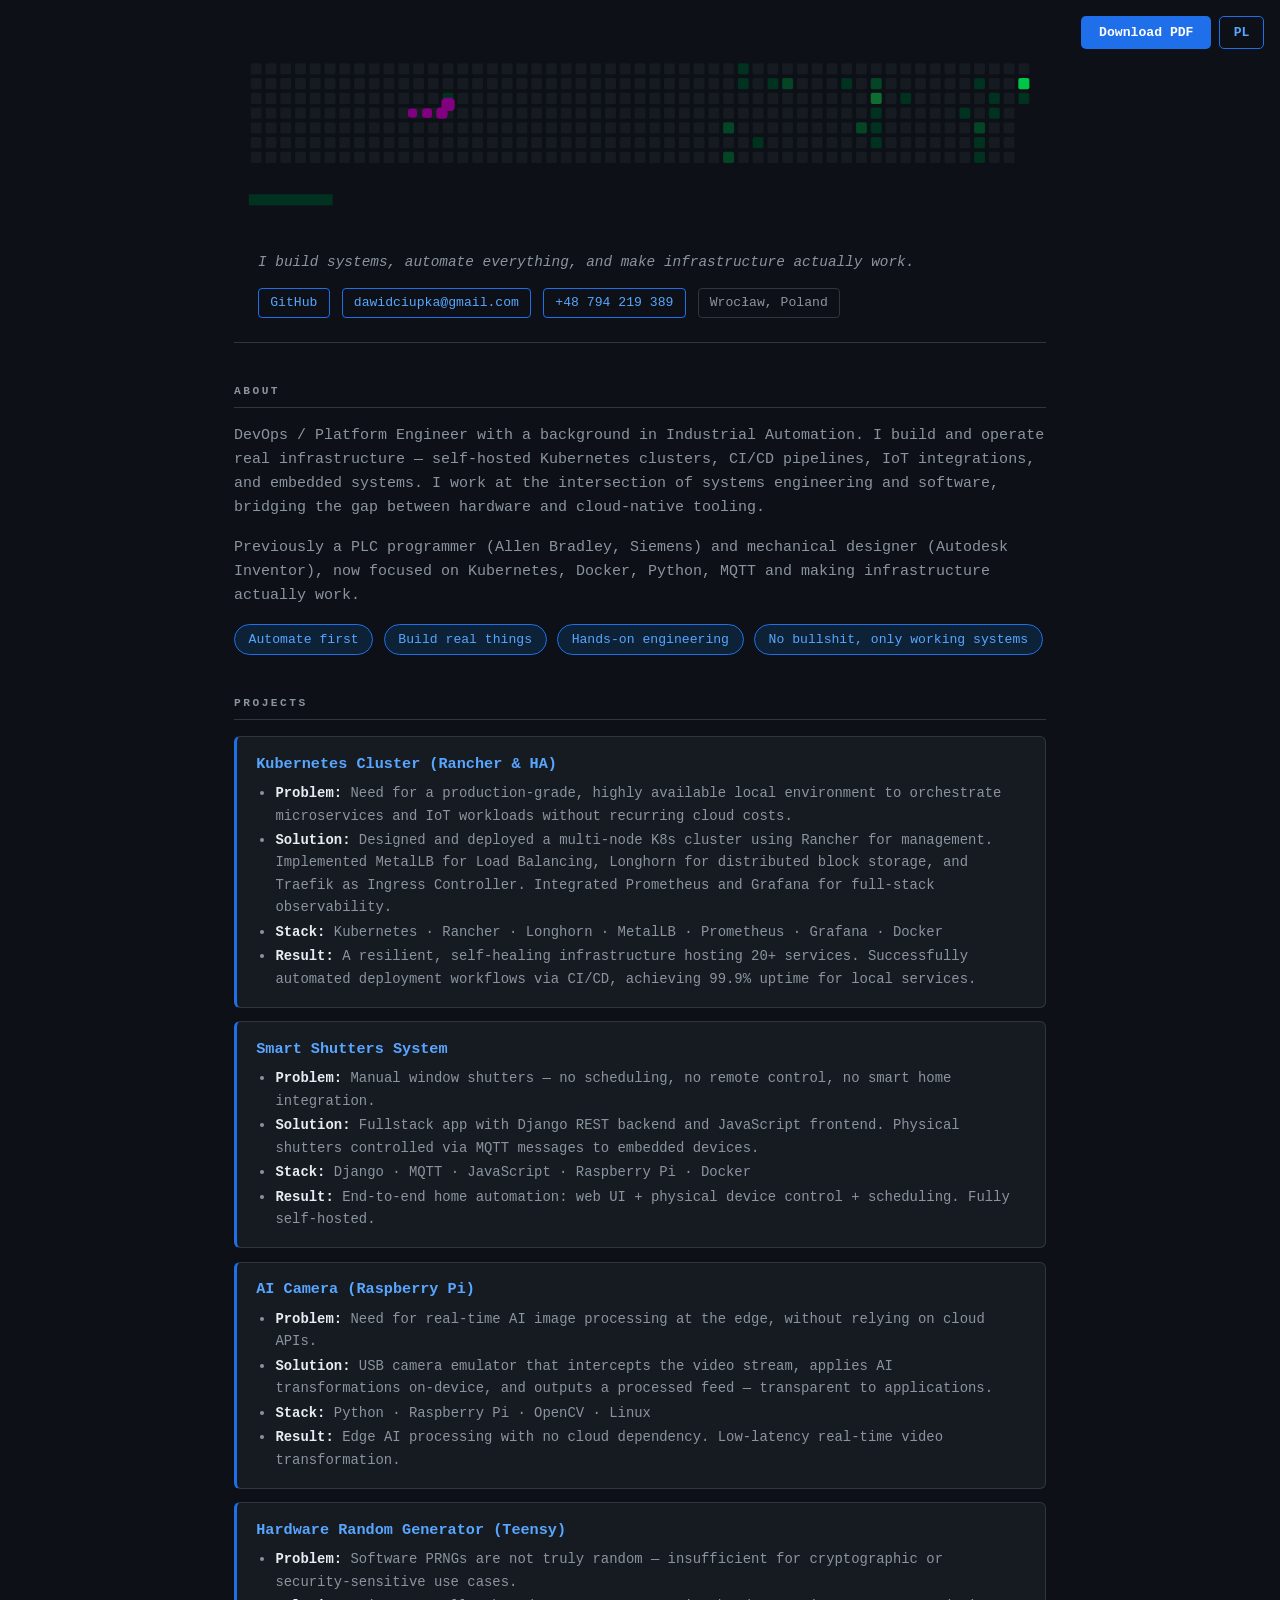
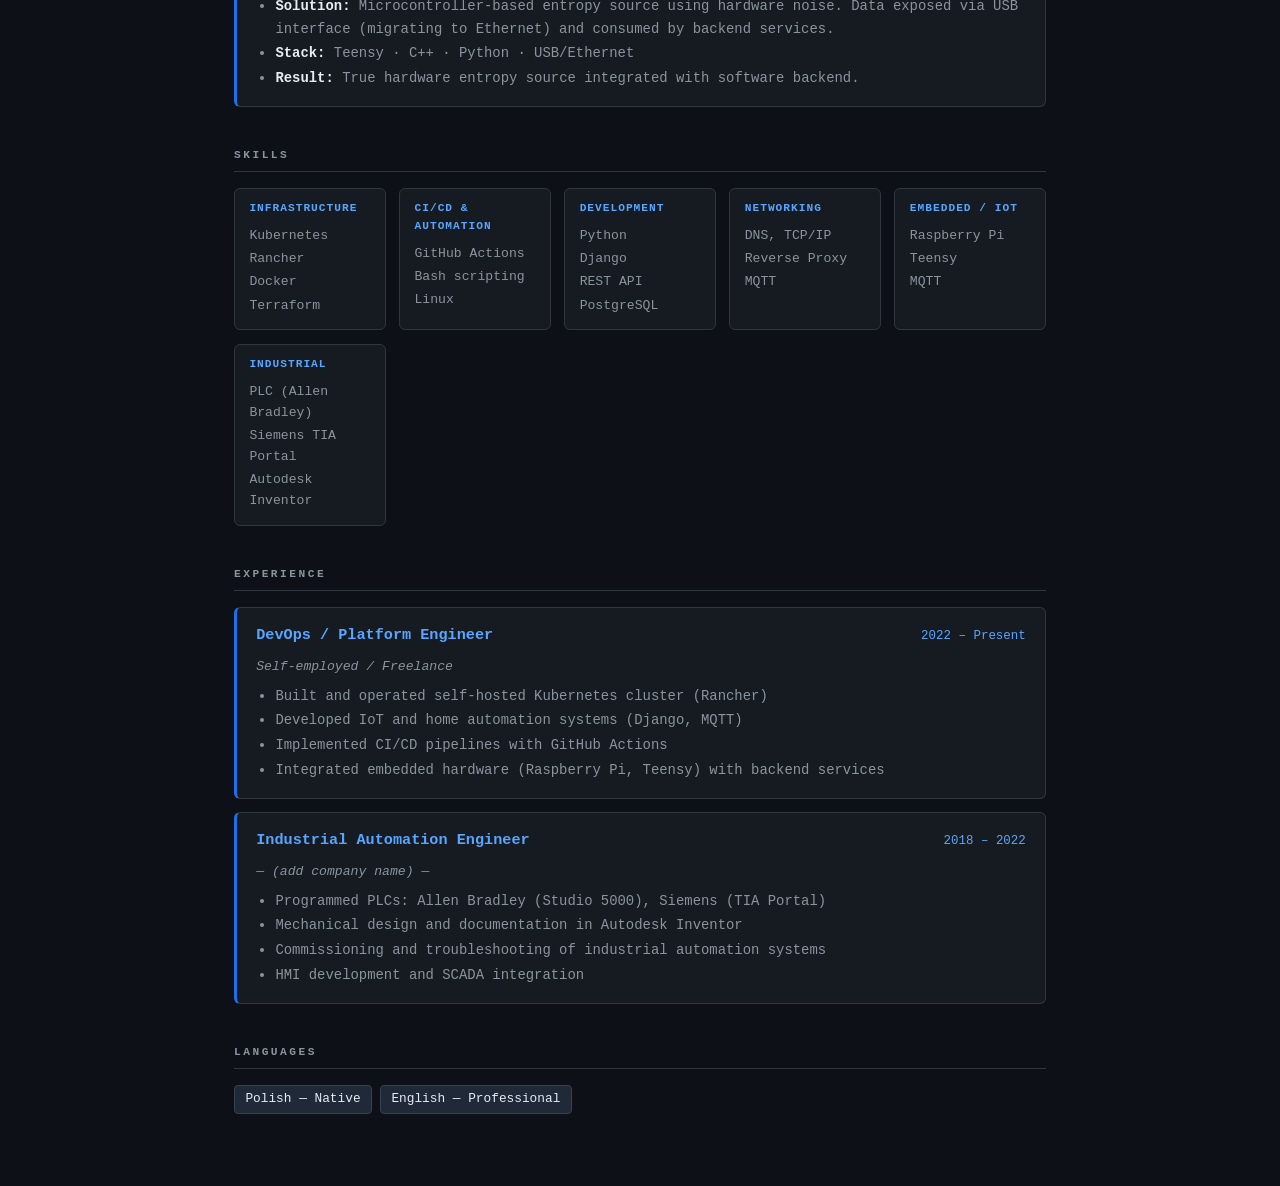
==== commit 586fd513: "styling ui" ====
--- a/index.html
+++ b/index.html
@@ -9,9 +9,11 @@
 </head>
 <body>
 
+  <div class="print-page-margin"></div>
+
   <div class="top-controls">
-    <a class="print-btn" href="dawid-ciupka-cv.pdf" download="dawid-ciupka-cv.pdf"
-       data-en="Download PDF" data-pl="Pobierz PDF">Download PDF</a>
+    <button class="print-btn" onclick="window.print()"
+       data-en="Download PDF" data-pl="Pobierz PDF">Download PDF</button>
     <button class="lang-btn" id="langToggle">PL</button>
   </div>
 
@@ -23,33 +25,49 @@
 
     <header>
       <div class="header-main">
-        <div class="header-text">
-          <div class="screen-only">
+        <!-- print only: plain name + title -->
+        <div class="print-only">
+          <h1>Dawid Ciupka</h1>
+          <p class="title">DevOps / Platform Engineer</p>
+        </div>
+
+        <!-- screen: badge + tagline/contact side by side -->
+        <div class="header-text screen-only">
+          <div class="header-badge">
             <div class="badge-base LI-profile-badge" data-locale="en_US" data-size="large" data-theme="dark" data-type="HORIZONTAL" data-vanity="dawid-ciupka" data-version="v1">
               <a class="badge-base__link LI-simple-link" href="https://www.linkedin.com/in/dawid-ciupka" target="_blank"></a>
             </div>
           </div>
-          <div class="print-only">
-            <h1>Dawid Ciupka</h1>
-            <p class="title">DevOps / Platform Engineer</p>
+          <div class="header-info">
+            <p class="tagline"
+               data-en="I build systems, automate everything, and make infrastructure actually work."
+               data-pl="Buduję systemy, automatyzuję wszystko i sprawiam, że infrastruktura faktycznie działa.">
+              I build systems, automate everything, and make infrastructure actually work.
+            </p>
+            <div class="contact">
+              <a href="https://github.com/dciupka" target="_blank">GitHub</a>
+              <a href="mailto:dawidciupka@gmail.com">dawidciupka@gmail.com</a>
+              <a href="tel:+48794219389">+48 794 219 389</a>
+              <span class="contact-location" data-en="Wrocław, Poland" data-pl="Wrocław, Polska">Wrocław, Poland</span>
+            </div>
           </div>
+        </div>
+
+        <!-- print: tagline + contact -->
+        <div class="print-only">
           <p class="tagline"
              data-en="I build systems, automate everything, and make infrastructure actually work."
              data-pl="Buduję systemy, automatyzuję wszystko i sprawiam, że infrastruktura faktycznie działa.">
             I build systems, automate everything, and make infrastructure actually work.
           </p>
           <div class="contact">
-            <a href="https://dciupka.github.io/cv/" 
-   target="_blank" 
-   class="print-only" 
-   data-en="Interactive Portfolio & Projects" 
-   data-pl="Interaktywne Portfolio i Projekty">
-   Interactive Portfolio & Projects
-</a>
+            <a href="https://dciupka.github.io/cv/" target="_blank"
+               data-en="Interactive Portfolio & Projects"
+               data-pl="Interaktywne Portfolio i Projekty">Interactive Portfolio &amp; Projects</a>
             <a href="https://github.com/dciupka" target="_blank">GitHub</a>
             <a href="mailto:dawidciupka@gmail.com">dawidciupka@gmail.com</a>
             <a href="tel:+48794219389">+48 794 219 389</a>
-            <a href="https://www.linkedin.com/in/dawid-ciupka" target="_blank" class="print-only">LinkedIn</a>
+            <a href="https://www.linkedin.com/in/dawid-ciupka" target="_blank">LinkedIn</a>
           </div>
         </div>
       </div>
--- a/style.css
+++ b/style.css
@@ -53,11 +53,26 @@
 
 .header-main {
   display: flex;
+  flex-direction: column;
+  gap: 0;
+}
+
+.header-text {
+  display: flex;
+  align-items: center;
   gap: 1.5rem;
-  align-items: flex-start;
 }
 
 .header-text {
+  flex: 1;
+  min-width: 0;
+}
+
+.header-badge {
+  flex-shrink: 0;
+}
+
+.header-info {
   flex: 1;
   min-width: 0;
 }
@@ -119,6 +134,14 @@
 .contact a:hover {
   background: var(--accent-muted);
   color: #fff;
+}
+
+.contact-location {
+  color: var(--text-muted);
+  font-size: 0.82rem;
+  border: 1px solid var(--border);
+  padding: 0.2rem 0.7rem;
+  border-radius: 4px;
 }
 
 /* Sections */
@@ -270,6 +293,14 @@
   display: block;
 }
 
+.header-text.screen-only {
+  display: flex;
+}
+
+.print-page-margin {
+  display: none;
+}
+
 /* Top controls (Download + Lang toggle) */
 .top-controls {
   position: fixed;
@@ -289,6 +320,9 @@
   font-size: 0.82rem;
   font-weight: 600;
   transition: background 0.15s;
+  border: none;
+  cursor: pointer;
+  font-family: inherit;
 }
 
 .print-btn:hover {
@@ -341,7 +375,7 @@
 /* Print / PDF */
 @media print {
   @page {
-    margin: 1.8cm 2cm;
+    margin: 1.5cm 2cm;
     size: A4;
   }
 
@@ -415,6 +449,7 @@
     color: #1a56db;
     font-size: 9.5pt;
   }
+
 
   section {
     margin-bottom: 1.2rem;
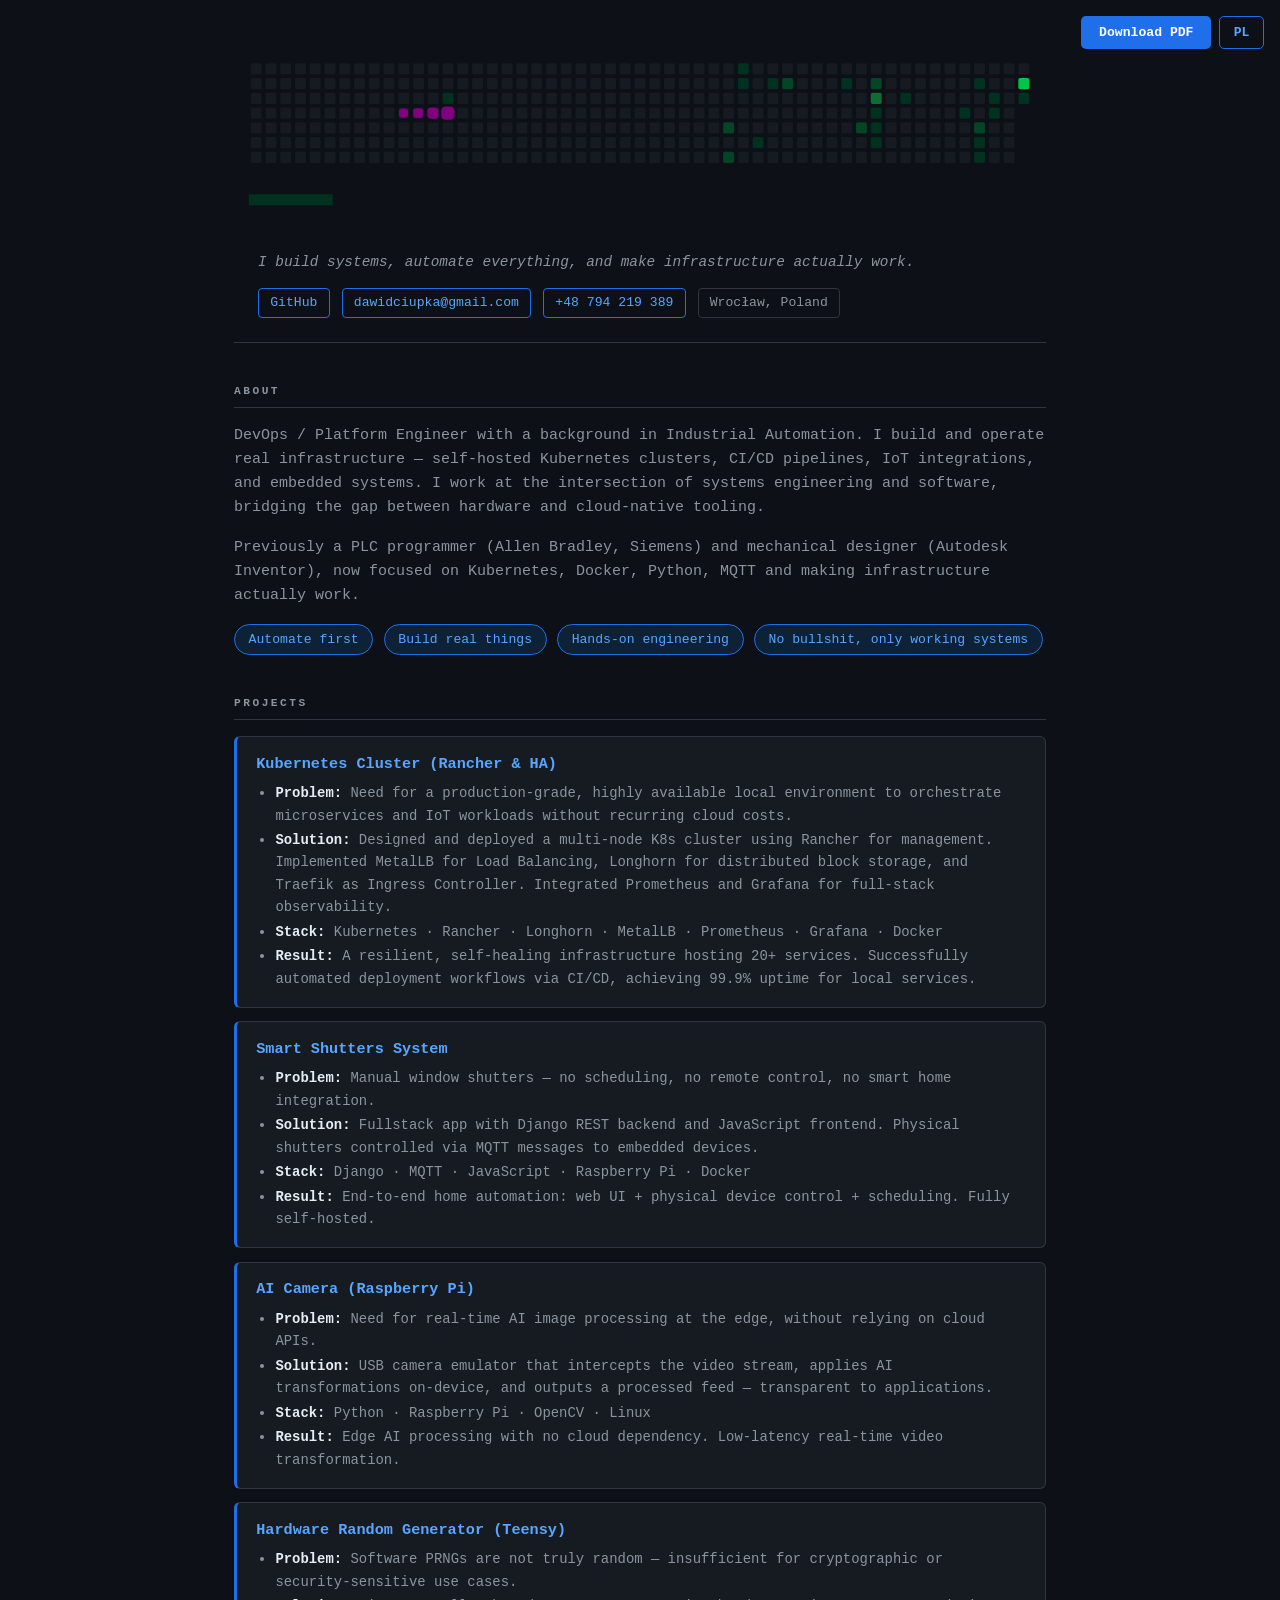
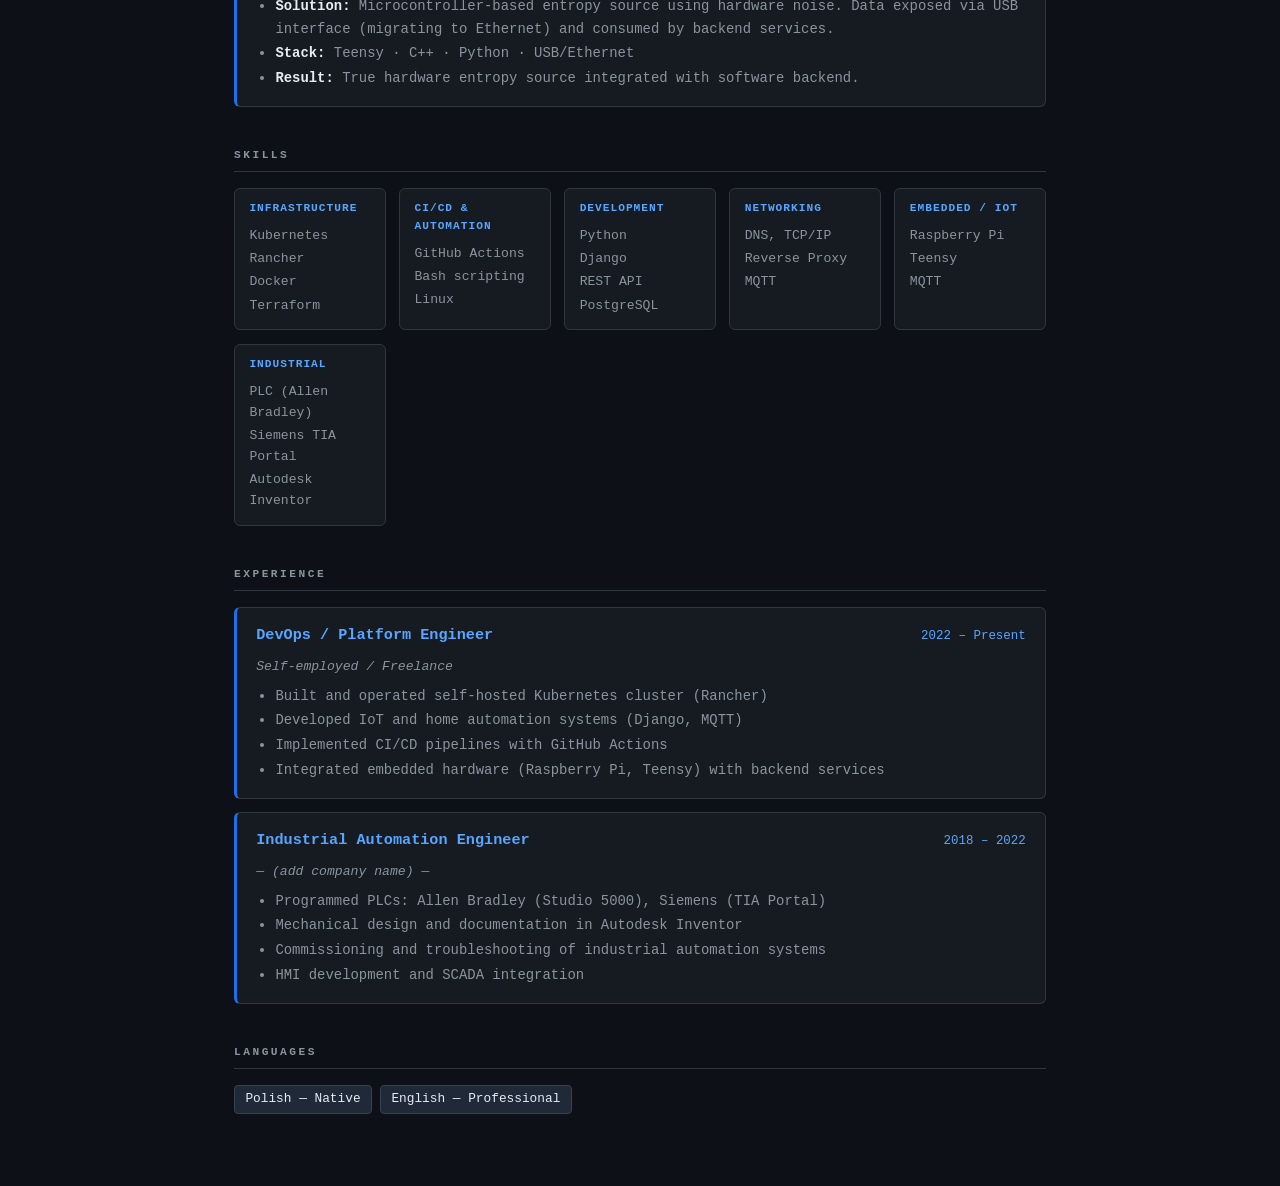
==== commit d3d0f732: "Default language to English — remove localStorage persistence Co-Authored-By: Claude Sonnet 4.6 <nor" ====
--- a/index.html
+++ b/index.html
@@ -242,7 +242,7 @@
 
   <script>
     const toggle = document.getElementById('langToggle');
-    let lang = localStorage.getItem('cv-lang') || 'en';
+    let lang = 'en';
 
     function applyLang(l) {
       document.querySelectorAll('[data-en]').forEach(el => {
@@ -250,11 +250,7 @@
       });
       document.documentElement.lang = l;
       toggle.textContent = l === 'en' ? 'PL' : 'EN';
-      localStorage.setItem('cv-lang', l);
     }
-
-    // apply on load if saved
-    if (lang === 'pl') applyLang('pl');
 
     toggle.addEventListener('click', () => {
       lang = lang === 'en' ? 'pl' : 'en';
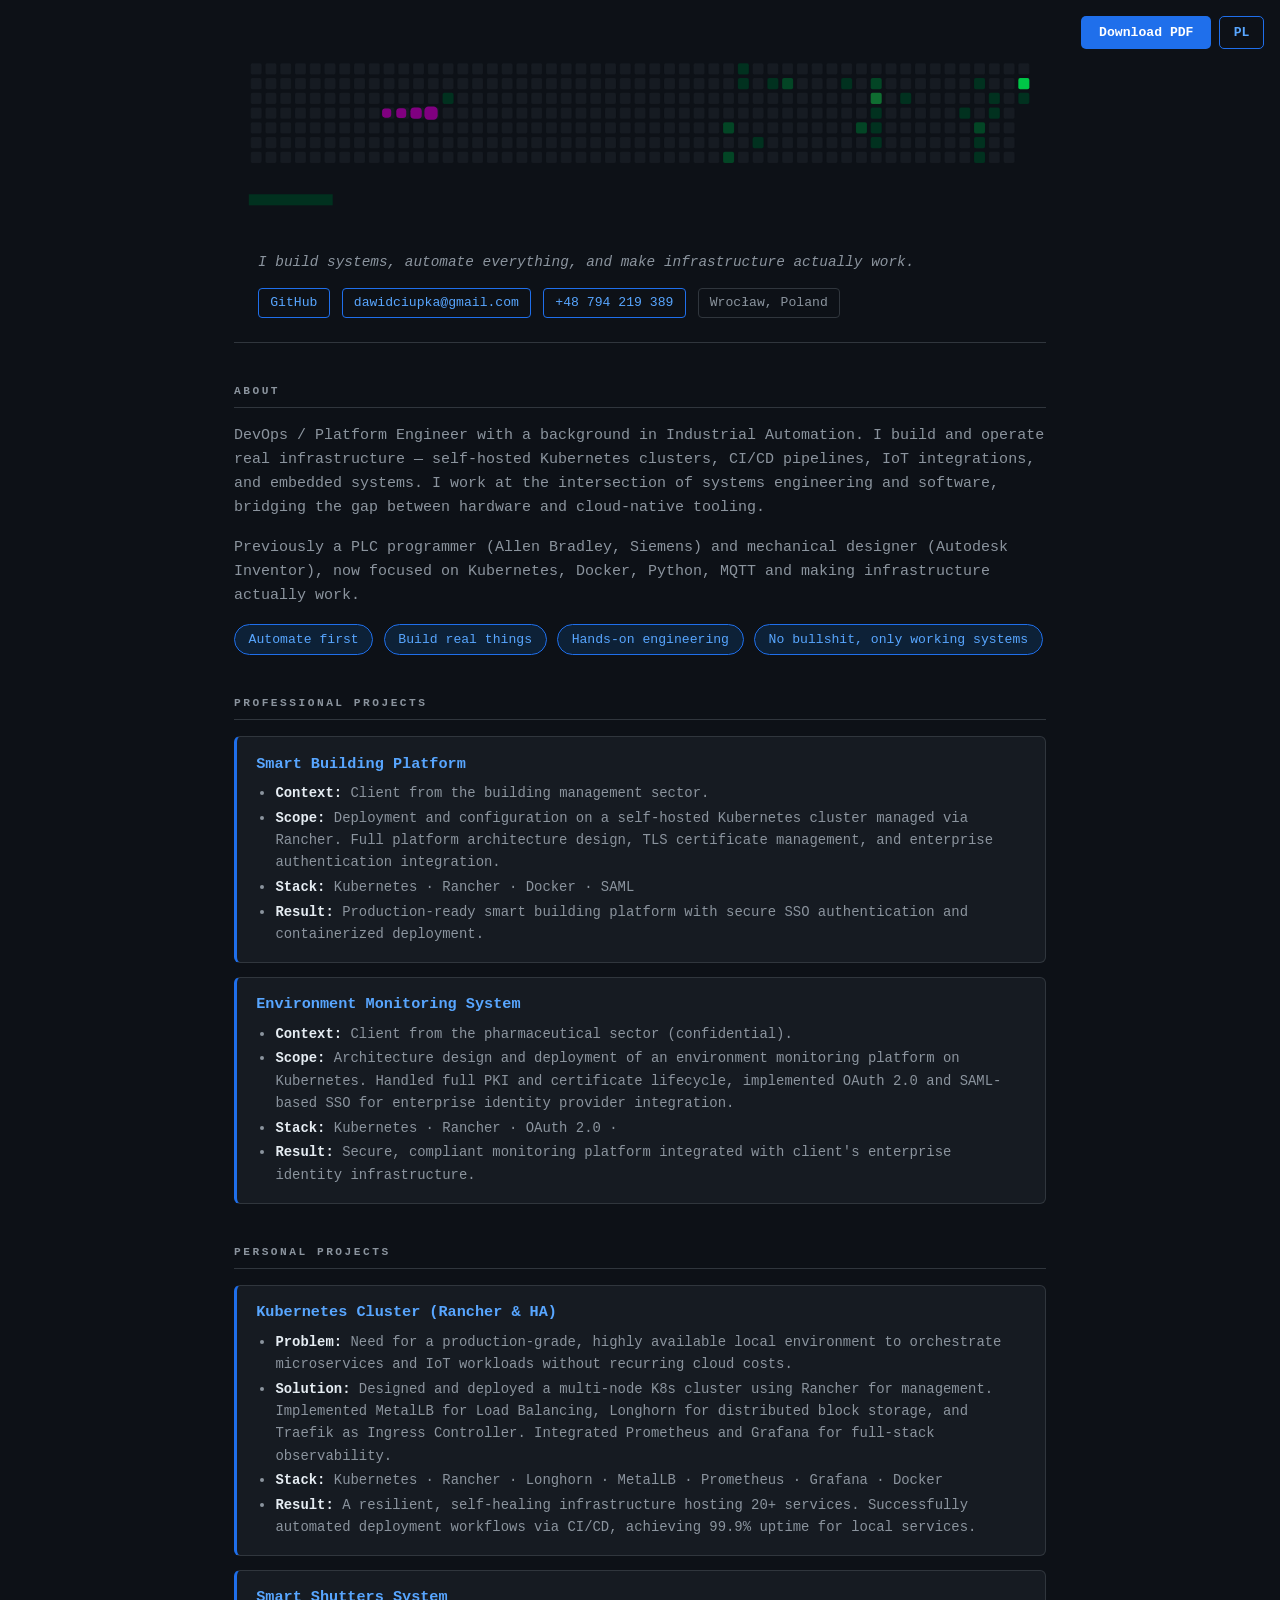
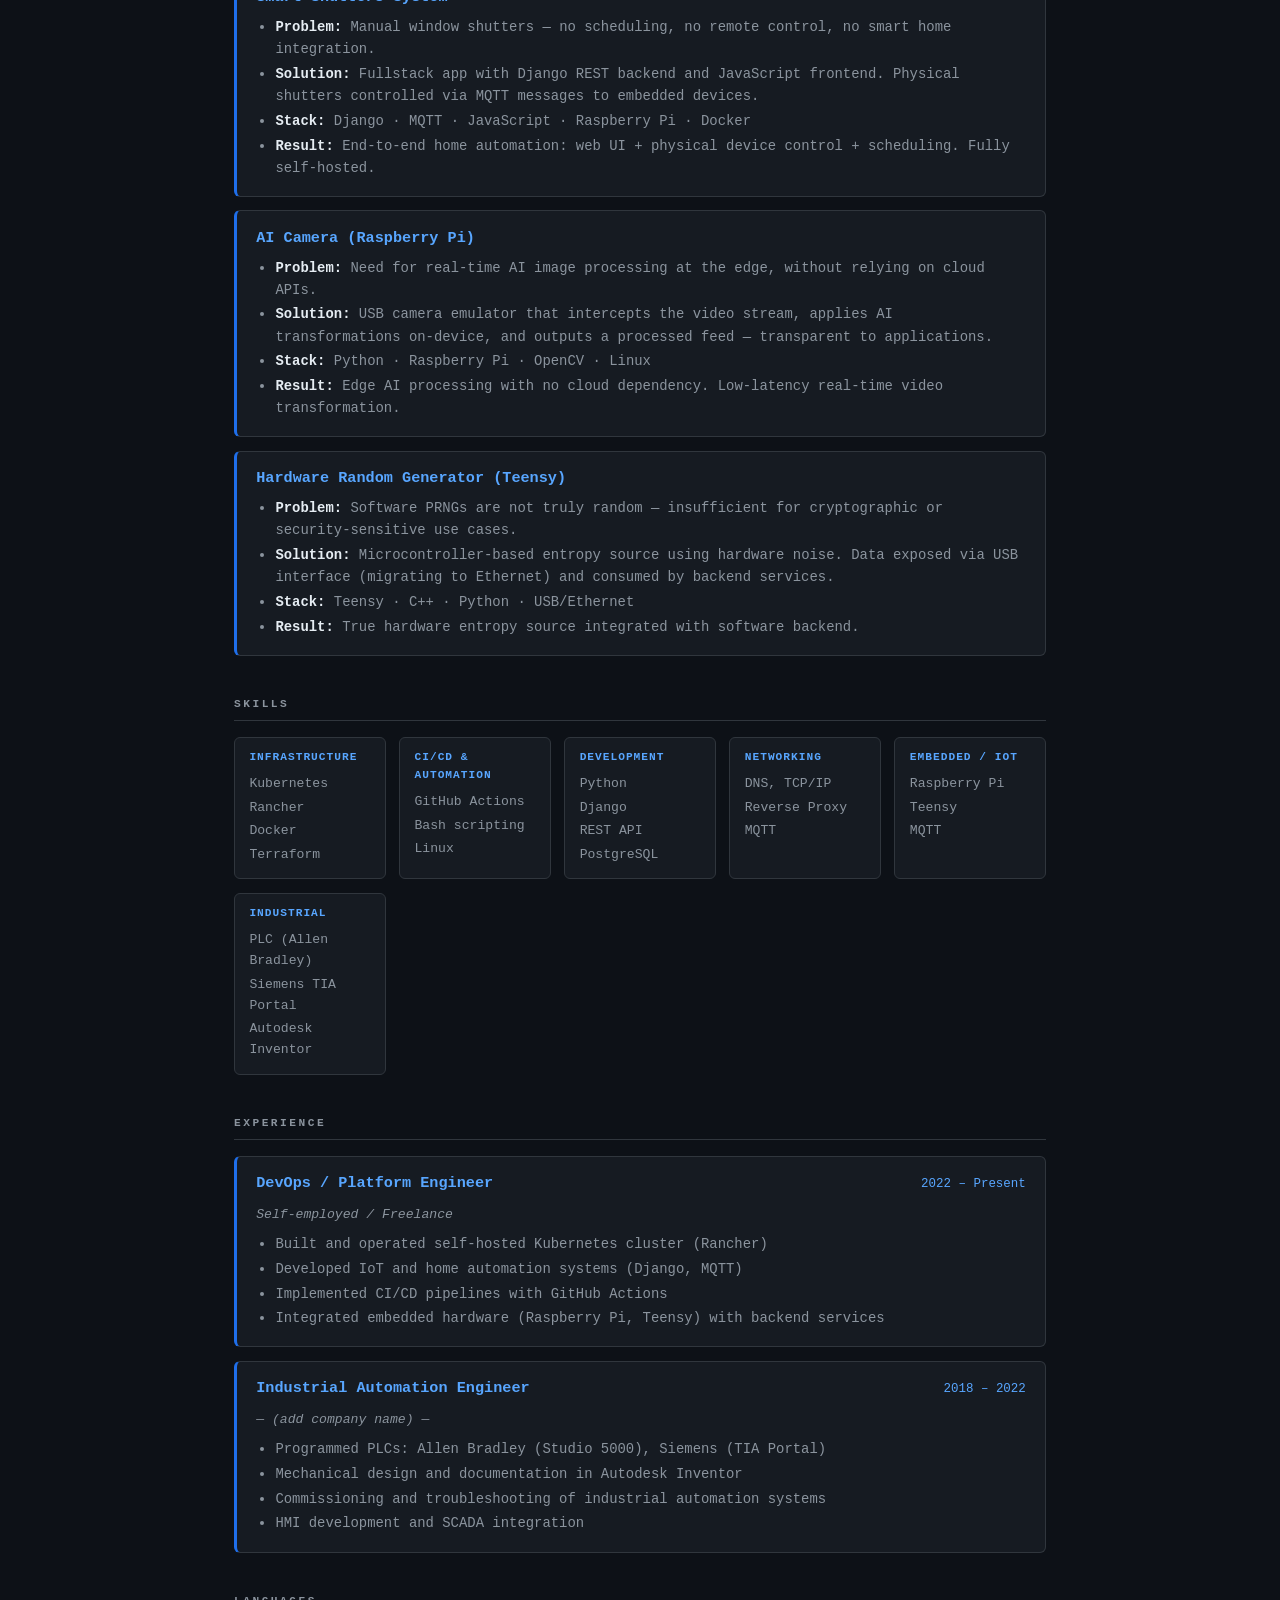
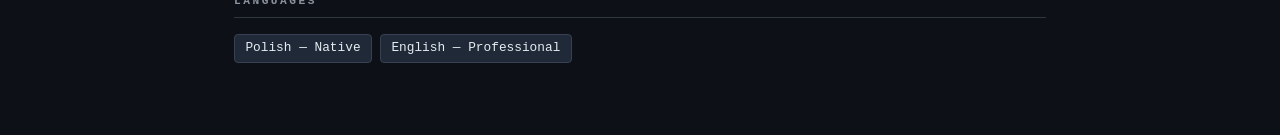
==== commit 13f445ce: "styling ui" ====
--- a/index.html
+++ b/index.html
@@ -97,7 +97,32 @@
     </section>
 
     <section>
-      <h2 data-en="Projects" data-pl="Projekty">Projects</h2>
+      <h2 data-en="Professional Projects" data-pl="Projekty Zawodowe">Professional Projects</h2>
+
+      <div class="project">
+        <h3>Smart Building Platform</h3>
+        <ul>
+          <li><strong data-en="Context:" data-pl="Kontekst:">Context:</strong> <span data-en="Client from the building management sector." data-pl="Klient z sektora zarządzania budynkami.">Client from the building management sector.</span></li>
+          <li><strong data-en="Scope:" data-pl="Zakres:">Scope:</strong> <span data-en="Deployment on a self-hosted Kubernetes cluster managed via Rancher. Full platform architecture design, TLS certificate management, and enterprise authentication integration." data-pl="Wdrożenie  na własnym klastrze Kubernetes zarządzanym przez Rancher. Projektowanie architektury platformy, zarządzanie certyfikatami TLS oraz integracja uwierzytelniania korporacyjnego.">Deployment and configuration on a self-hosted Kubernetes cluster managed via Rancher. Full platform architecture design, TLS certificate management, and enterprise authentication integration.</span></li>
+          <li><strong data-en="Stack:" data-pl="Stack:">Stack:</strong> Kubernetes · Rancher · Docker · SAML</li>
+          <li><strong data-en="Result:" data-pl="Wynik:">Result:</strong> <span data-en="Production-ready smart building platform with secure SSO authentication and containerized deployment." data-pl="Produkcyjna platforma zarządzania budynkami z bezpiecznym SSO i wdrożeniem kontenerowym.">Production-ready smart building platform with secure SSO authentication and containerized deployment.</span></li>
+        </ul>
+      </div>
+
+      <div class="project">
+        <h3 data-en="Environment Monitoring System" data-pl="Platforma Monitorowania Warunków dla Farmacji">Environment Monitoring System</h3>
+        <ul>
+          <li><strong data-en="Context:" data-pl="Kontekst:">Context:</strong> <span data-en="Client from the pharmaceutical sector (confidential)." data-pl="Klient z sektora farmaceutycznego (poufne).">Client from the pharmaceutical sector (confidential).</span></li>
+          <li><strong data-en="Scope:" data-pl="Zakres:">Scope:</strong> <span data-en="Architecture design and deployment of an environment monitoring platform on Kubernetes. Handled full PKI and certificate lifecycle, implemented OAuth 2.0 and SAML-based SSO for enterprise identity provider integration." data-pl="Projektowanie architektury i wdrożenie platformy monitorowania warunków na Kubernetes. Zarządzanie pełnym cyklem życia PKI i certyfikatów, implementacja OAuth 2.0 oraz SSO opartego na SAML z integracją korporacyjnego dostawcy tożsamości.">Architecture design and deployment of an environment monitoring platform on Kubernetes. Handled full PKI and certificate lifecycle, implemented OAuth 2.0 and SAML-based SSO for enterprise identity provider integration.</span></li>
+          <li><strong data-en="Stack:" data-pl="Stack:">Stack:</strong> Kubernetes · Rancher · OAuth 2.0 ·</li>
+          <li><strong data-en="Result:" data-pl="Wynik:">Result:</strong> <span data-en="Secure, compliant monitoring platform integrated with client's enterprise identity infrastructure." data-pl="Bezpieczna, zgodna z wymogami platforma monitorowania zintegrowana z korporacyjną infrastrukturą tożsamości klienta.">Secure, compliant monitoring platform integrated with client's enterprise identity infrastructure.</span></li>
+        </ul>
+      </div>
+
+    </section>
+
+    <section>
+      <h2 data-en="Personal Projects" data-pl="Projekty Prywatne">Personal Projects</h2>
 
       <div class="project">
         <h3>Kubernetes Cluster (Rancher & HA)</h3>
--- a/style.css
+++ b/style.css
@@ -401,8 +401,9 @@
     display: block;
   }
 
-  .screen-only {
-    display: none;
+  .screen-only,
+  .header-text.screen-only {
+    display: none !important;
   }
 
   .container {
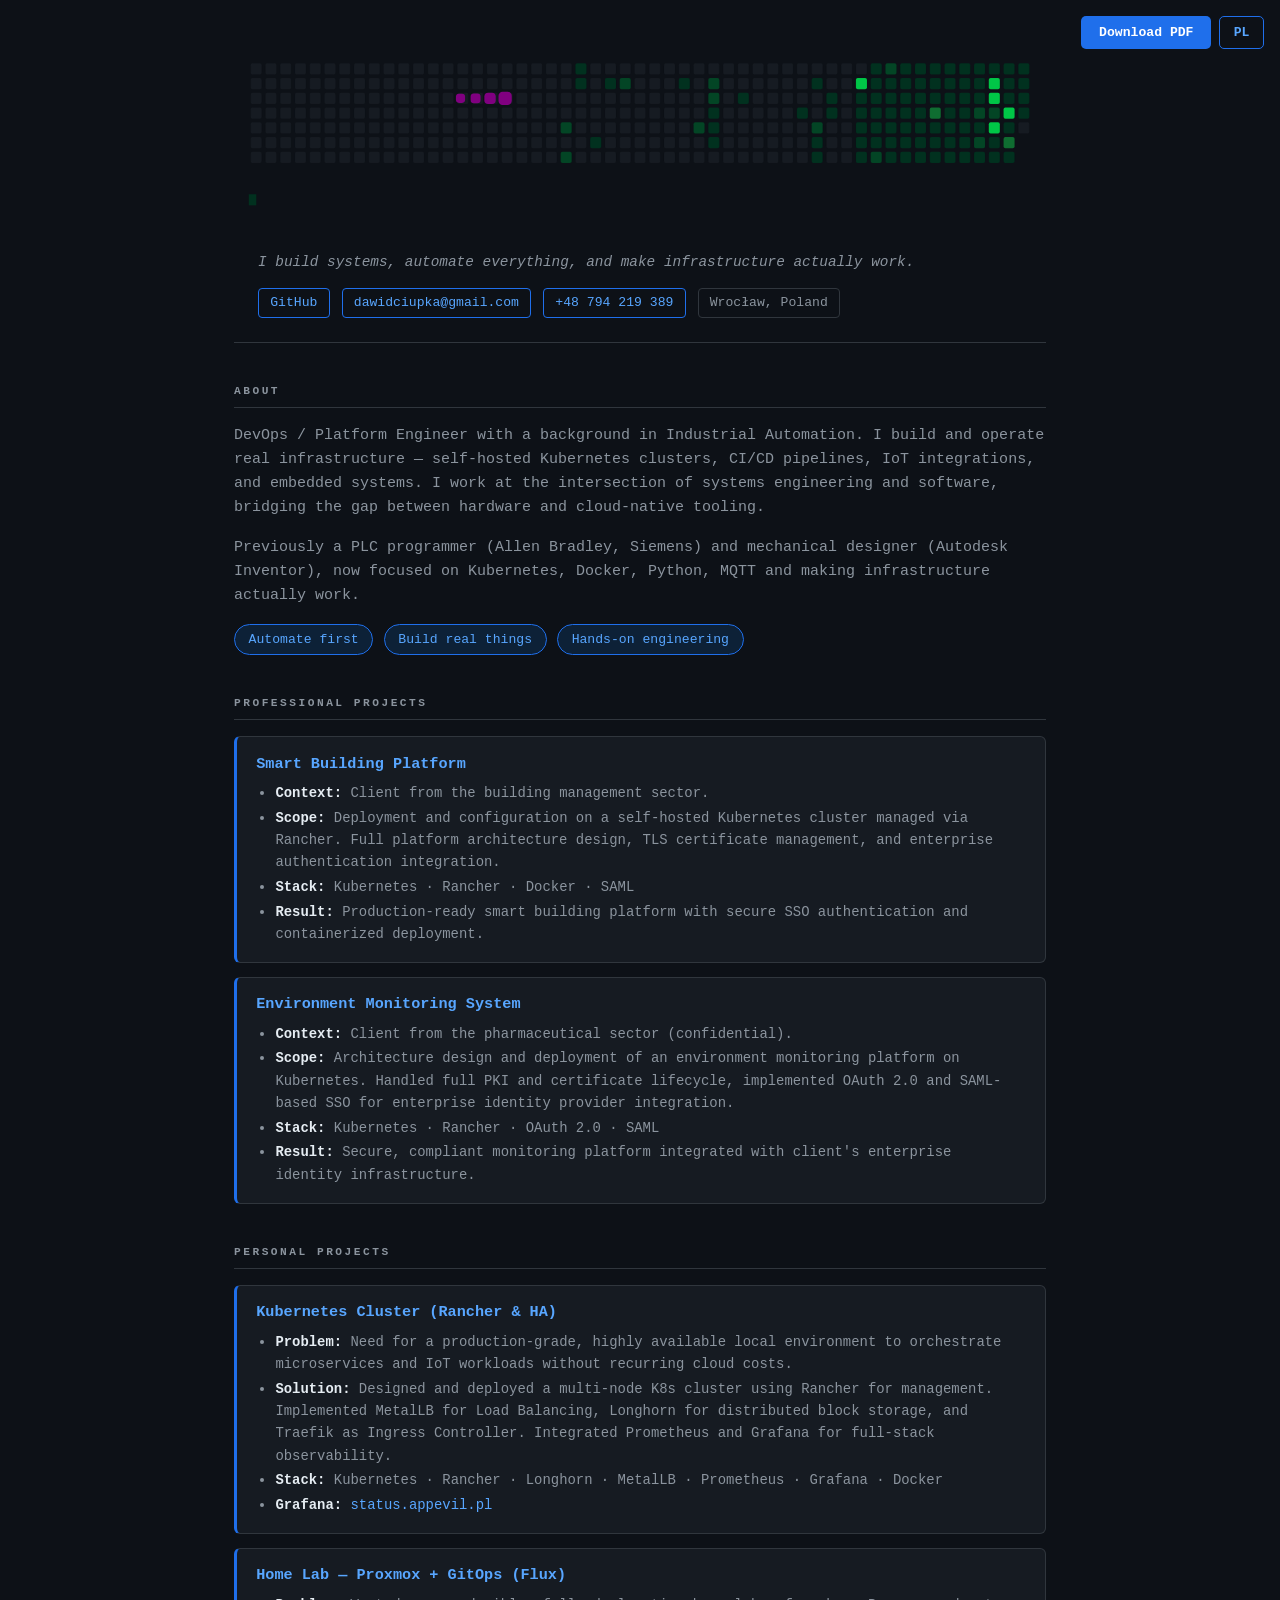
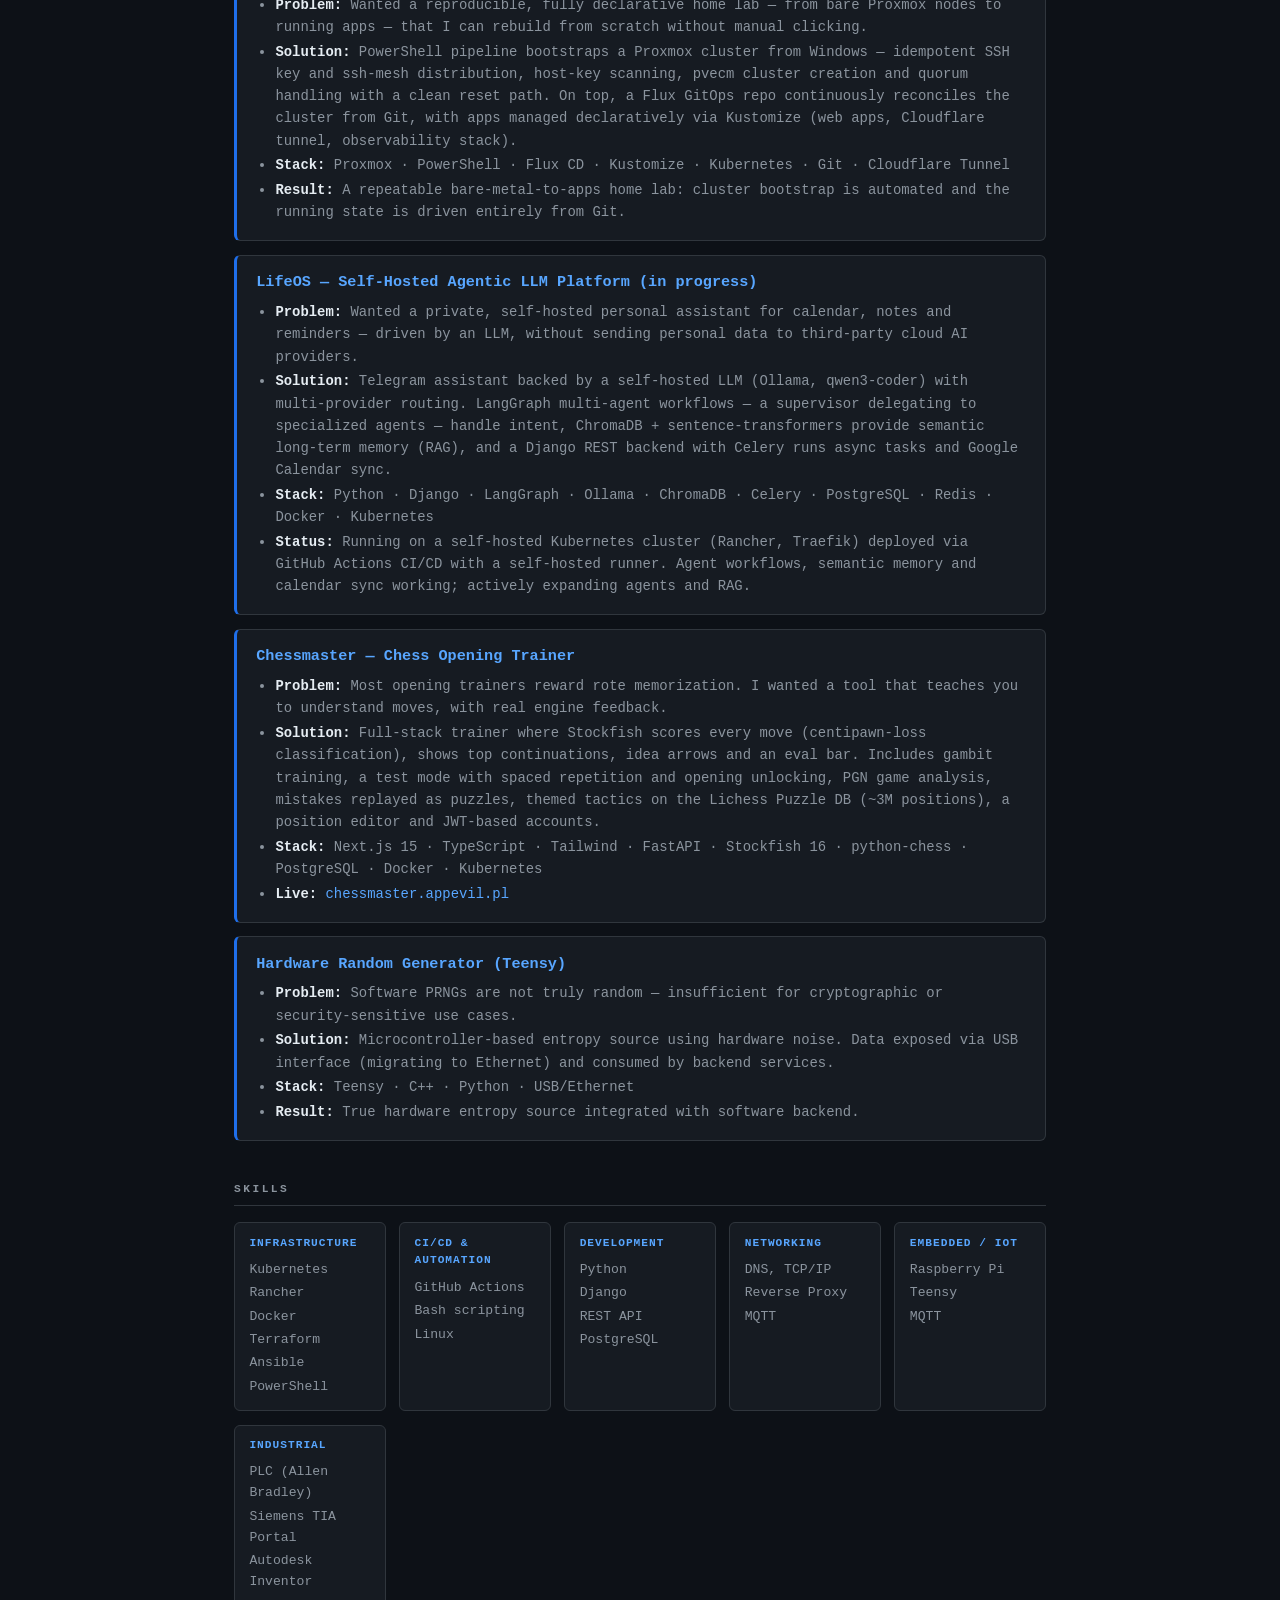
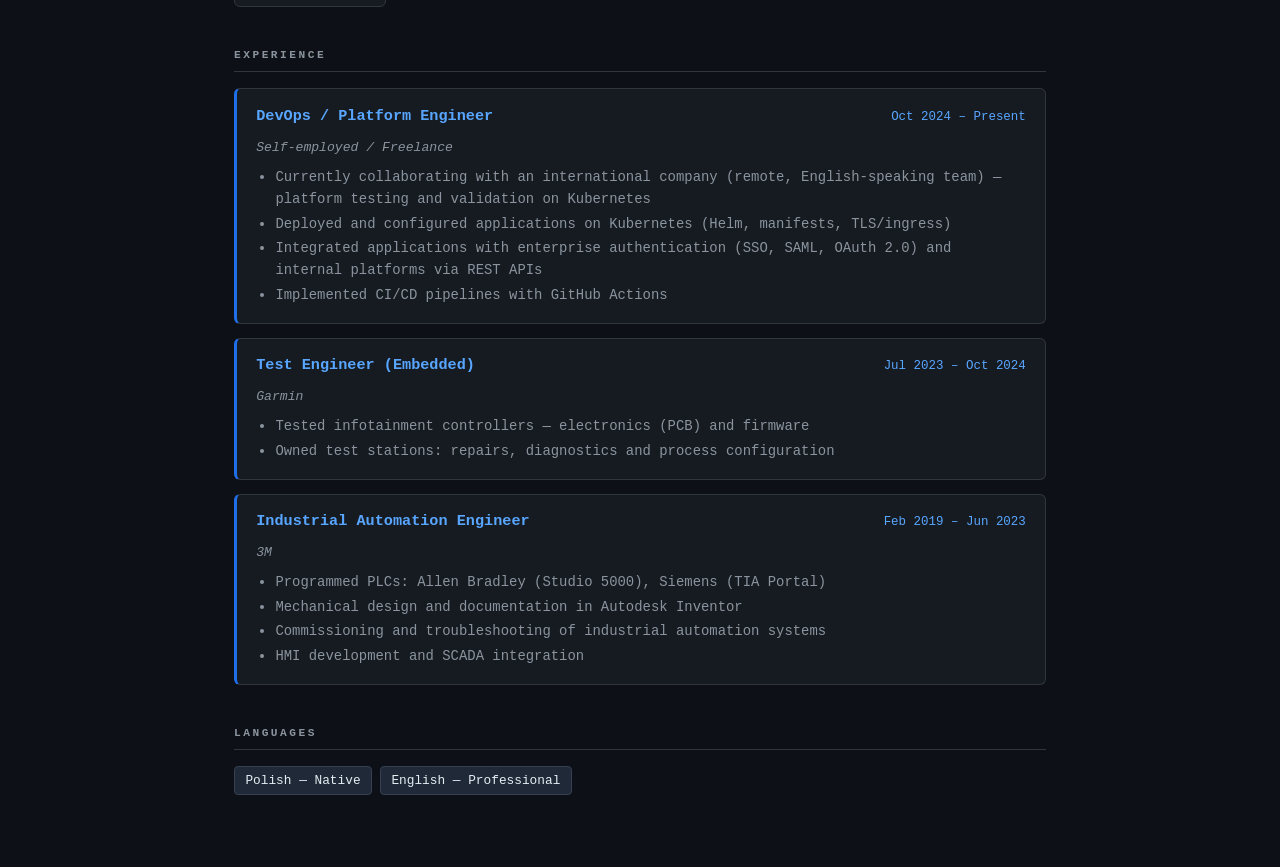
==== commit 00b4233d: "Refactor CV to data-driven content.js + add visual editor - Extract all CV text into content.js (bil" ====
--- a/index.html
+++ b/index.html
@@ -12,276 +12,23 @@
   <div class="print-page-margin"></div>
 
   <div class="top-controls">
-    <button class="print-btn" onclick="window.print()"
-       data-en="Download PDF" data-pl="Pobierz PDF">Download PDF</button>
+    <button class="print-btn" onclick="window.print()">Download PDF</button>
     <button class="lang-btn" id="langToggle">PL</button>
   </div>
 
+  <!-- Everything below is generated from content.js by render.js.
+       To change the CV text, edit content.js — not this file. -->
   <div class="container">
-
     <div class="snake-banner">
       <img src="snake.svg" alt="GitHub contribution activity" />
     </div>
 
-    <header>
-      <div class="header-main">
-        <!-- print only: plain name + title -->
-        <div class="print-only">
-          <h1>Dawid Ciupka</h1>
-          <p class="title">DevOps / Platform Engineer</p>
-        </div>
-
-        <!-- screen: badge + tagline/contact side by side -->
-        <div class="header-text screen-only">
-          <div class="header-badge">
-            <div class="badge-base LI-profile-badge" data-locale="en_US" data-size="large" data-theme="dark" data-type="HORIZONTAL" data-vanity="dawid-ciupka" data-version="v1">
-              <a class="badge-base__link LI-simple-link" href="https://www.linkedin.com/in/dawid-ciupka" target="_blank"></a>
-            </div>
-          </div>
-          <div class="header-info">
-            <p class="tagline"
-               data-en="I build systems, automate everything, and make infrastructure actually work."
-               data-pl="Buduję systemy, automatyzuję wszystko i sprawiam, że infrastruktura faktycznie działa.">
-              I build systems, automate everything, and make infrastructure actually work.
-            </p>
-            <div class="contact">
-              <a href="https://github.com/dciupka" target="_blank">GitHub</a>
-              <a href="mailto:dawidciupka@gmail.com">dawidciupka@gmail.com</a>
-              <a href="tel:+48794219389">+48 794 219 389</a>
-              <span class="contact-location" data-en="Wrocław, Poland" data-pl="Wrocław, Polska">Wrocław, Poland</span>
-            </div>
-          </div>
-        </div>
-
-        <!-- print: tagline + contact -->
-        <div class="print-only">
-          <p class="tagline"
-             data-en="I build systems, automate everything, and make infrastructure actually work."
-             data-pl="Buduję systemy, automatyzuję wszystko i sprawiam, że infrastruktura faktycznie działa.">
-            I build systems, automate everything, and make infrastructure actually work.
-          </p>
-          <div class="contact">
-            <a href="https://dciupka.github.io/cv/" target="_blank"
-               data-en="Interactive Portfolio & Projects"
-               data-pl="Interaktywne Portfolio i Projekty">Interactive Portfolio &amp; Projects</a>
-            <a href="https://github.com/dciupka" target="_blank">GitHub</a>
-            <a href="mailto:dawidciupka@gmail.com">dawidciupka@gmail.com</a>
-            <a href="tel:+48794219389">+48 794 219 389</a>
-            <a href="https://www.linkedin.com/in/dawid-ciupka" target="_blank">LinkedIn</a>
-          </div>
-        </div>
-      </div>
-    </header>
-
-    <script src="https://platform.linkedin.com/badges/js/profile.js" async defer type="text/javascript"></script>
-
-    <section>
-      <h2 data-en="About" data-pl="O mnie">About</h2>
-      <p data-en="DevOps / Platform Engineer with a background in Industrial Automation. I build and operate real infrastructure — self-hosted Kubernetes clusters, CI/CD pipelines, IoT integrations, and embedded systems. I work at the intersection of systems engineering and software, bridging the gap between hardware and cloud-native tooling."
-         data-pl="Inżynier DevOps / Platform z doświadczeniem w automatyce przemysłowej. Buduję i utrzymuję realną infrastrukturę — własne klastry Kubernetes, pipeline'y CI/CD, integracje IoT i systemy wbudowane. Działam na styku inżynierii systemowej i oprogramowania, łącząc sprzęt z narzędziami chmurowymi.">
-        DevOps / Platform Engineer with a background in Industrial Automation. I build and operate real infrastructure —
-        self-hosted Kubernetes clusters, CI/CD pipelines, IoT integrations, and embedded systems.
-        I work at the intersection of systems engineering and software, bridging the gap between hardware and cloud-native tooling.
-      </p>
-      <p data-en="Previously a PLC programmer (Allen Bradley, Siemens) and mechanical designer (Autodesk Inventor), now focused on Kubernetes, Docker, Python, MQTT and making infrastructure actually work."
-         data-pl="Wcześniej programista PLC (Allen Bradley, Siemens) i konstruktor mechaniczny (Autodesk Inventor), teraz skupiony na Kubernetes, Docker, Python, MQTT i budowaniu infrastruktury, która po prostu działa.">
-        Previously a PLC programmer (Allen Bradley, Siemens) and mechanical designer (Autodesk Inventor),
-        now focused on Kubernetes, Docker, Python, MQTT and making infrastructure actually work.
-      </p>
-      <div class="mindset-items" style="margin-top: 1rem;">
-        <span data-en="Automate first" data-pl="Najpierw automatyzacja">Automate first</span>
-        <span data-en="Build real things" data-pl="Buduję realne rzeczy">Build real things</span>
-        <span data-en="Hands-on engineering" data-pl="Praktyczna inżynieria">Hands-on engineering</span>
-        <span data-en="No bullshit, only working systems" data-pl="Bez bullshitu, tylko działające systemy">No bullshit, only working systems</span>
-      </div>
-    </section>
-
-    <section>
-      <h2 data-en="Professional Projects" data-pl="Projekty Zawodowe">Professional Projects</h2>
-
-      <div class="project">
-        <h3>Smart Building Platform</h3>
-        <ul>
-          <li><strong data-en="Context:" data-pl="Kontekst:">Context:</strong> <span data-en="Client from the building management sector." data-pl="Klient z sektora zarządzania budynkami.">Client from the building management sector.</span></li>
-          <li><strong data-en="Scope:" data-pl="Zakres:">Scope:</strong> <span data-en="Deployment on a self-hosted Kubernetes cluster managed via Rancher. Full platform architecture design, TLS certificate management, and enterprise authentication integration." data-pl="Wdrożenie  na własnym klastrze Kubernetes zarządzanym przez Rancher. Projektowanie architektury platformy, zarządzanie certyfikatami TLS oraz integracja uwierzytelniania korporacyjnego.">Deployment and configuration on a self-hosted Kubernetes cluster managed via Rancher. Full platform architecture design, TLS certificate management, and enterprise authentication integration.</span></li>
-          <li><strong data-en="Stack:" data-pl="Stack:">Stack:</strong> Kubernetes · Rancher · Docker · SAML</li>
-          <li><strong data-en="Result:" data-pl="Wynik:">Result:</strong> <span data-en="Production-ready smart building platform with secure SSO authentication and containerized deployment." data-pl="Produkcyjna platforma zarządzania budynkami z bezpiecznym SSO i wdrożeniem kontenerowym.">Production-ready smart building platform with secure SSO authentication and containerized deployment.</span></li>
-        </ul>
-      </div>
-
-      <div class="project">
-        <h3 data-en="Environment Monitoring System" data-pl="Platforma Monitorowania Warunków dla Farmacji">Environment Monitoring System</h3>
-        <ul>
-          <li><strong data-en="Context:" data-pl="Kontekst:">Context:</strong> <span data-en="Client from the pharmaceutical sector (confidential)." data-pl="Klient z sektora farmaceutycznego (poufne).">Client from the pharmaceutical sector (confidential).</span></li>
-          <li><strong data-en="Scope:" data-pl="Zakres:">Scope:</strong> <span data-en="Architecture design and deployment of an environment monitoring platform on Kubernetes. Handled full PKI and certificate lifecycle, implemented OAuth 2.0 and SAML-based SSO for enterprise identity provider integration." data-pl="Projektowanie architektury i wdrożenie platformy monitorowania warunków na Kubernetes. Zarządzanie pełnym cyklem życia PKI i certyfikatów, implementacja OAuth 2.0 oraz SSO opartego na SAML z integracją korporacyjnego dostawcy tożsamości.">Architecture design and deployment of an environment monitoring platform on Kubernetes. Handled full PKI and certificate lifecycle, implemented OAuth 2.0 and SAML-based SSO for enterprise identity provider integration.</span></li>
-          <li><strong data-en="Stack:" data-pl="Stack:">Stack:</strong> Kubernetes · Rancher · OAuth 2.0 ·</li>
-          <li><strong data-en="Result:" data-pl="Wynik:">Result:</strong> <span data-en="Secure, compliant monitoring platform integrated with client's enterprise identity infrastructure." data-pl="Bezpieczna, zgodna z wymogami platforma monitorowania zintegrowana z korporacyjną infrastrukturą tożsamości klienta.">Secure, compliant monitoring platform integrated with client's enterprise identity infrastructure.</span></li>
-        </ul>
-      </div>
-
-    </section>
-
-    <section>
-      <h2 data-en="Personal Projects" data-pl="Projekty Prywatne">Personal Projects</h2>
-
-      <div class="project">
-        <h3>Kubernetes Cluster (Rancher & HA)</h3>
-        <ul>
-          <li><strong data-en="Problem:" data-pl="Problem:">Problem:</strong> <span data-en="Need for a production-grade, highly available local environment to orchestrate microservices and IoT workloads without recurring cloud costs." data-pl="Potrzeba produkcyjnej klasy, wysokodostępnego środowiska lokalnego do orkiestracji mikroserwisów i zadań IoT bez stałych kosztów chmurowych.">Need for a production-grade, highly available local environment to orchestrate microservices and IoT workloads without recurring cloud costs.</span></li>
-          <li><strong data-en="Solution:" data-pl="Rozwiązanie:">Solution:</strong> <span data-en="Designed and deployed a multi-node K8s cluster using Rancher for management. Implemented MetalLB for Load Balancing, Longhorn for distributed block storage, and Traefik as Ingress Controller. Integrated Prometheus and Grafana for full-stack observability." data-pl="Zaprojektowałem i wdrożyłem wielowęzłowy klaster K8s zarządzany przez Rancher. Zaimplementowałem MetalLB jako Load Balancer, Longhorn dla rozproszonego storage'u oraz Traefik jako Ingress Controller. Zintegrowałem system z Prometheus i Grafana dla pełnej obserwowalności.">Designed and deployed a multi-node K8s cluster using Rancher for management. Implemented MetalLB for Load Balancing, Longhorn for distributed block storage, and Traefik as Ingress Controller. Integrated Prometheus and Grafana for full-stack observability.</span></li>
-          <li><strong data-en="Stack:" data-pl="Stack:">Stack:</strong> Kubernetes · Rancher · Longhorn · MetalLB · Prometheus · Grafana · Docker</li>
-          <li><strong data-en="Result:" data-pl="Wynik:">Result:</strong> <span data-en="A resilient, self-healing infrastructure hosting 20+ services. Successfully automated deployment workflows via CI/CD, achieving 99.9% uptime for local services." data-pl="Odporna, samonaprawialna infrastruktura hostująca ponad 20 serwisów. Skutecznie zautomatyzowane procesy wdrożeniowe przez CI/CD, osiągając 99.9% dostępności lokalnych usług.">A resilient, self-healing infrastructure hosting 20+ services. Successfully automated deployment workflows via CI/CD, achieving 99.9% uptime for local services.</span></li>
-        </ul>
-      </div>
-
-      <div class="project">
-        <h3>Smart Shutters System</h3>
-        <ul>
-          <li><strong data-en="Problem:" data-pl="Problem:">Problem:</strong> <span data-en="Manual window shutters — no scheduling, no remote control, no smart home integration." data-pl="Ręczne rolety okienne — brak harmonogramowania, zdalnego sterowania i integracji z inteligentnym domem.">Manual window shutters — no scheduling, no remote control, no smart home integration.</span></li>
-          <li><strong data-en="Solution:" data-pl="Rozwiązanie:">Solution:</strong> <span data-en="Fullstack app with Django REST backend and JavaScript frontend. Physical shutters controlled via MQTT messages to embedded devices." data-pl="Aplikacja fullstack z backendem Django REST i frontendem JavaScript. Fizyczne rolety sterowane przez wiadomości MQTT do urządzeń wbudowanych.">Fullstack app with Django REST backend and JavaScript frontend. Physical shutters controlled via MQTT messages to embedded devices.</span></li>
-          <li><strong data-en="Stack:" data-pl="Stack:">Stack:</strong> Django · MQTT · JavaScript · Raspberry Pi · Docker</li>
-          <li><strong data-en="Result:" data-pl="Wynik:">Result:</strong> <span data-en="End-to-end home automation: web UI + physical device control + scheduling. Fully self-hosted." data-pl="Kompleksowa automatyka domowa: interfejs webowy + sterowanie fizycznym urządzeniem + harmonogramowanie. W pełni self-hosted.">End-to-end home automation: web UI + physical device control + scheduling. Fully self-hosted.</span></li>
-        </ul>
-      </div>
-
-      <div class="project">
-        <h3>AI Camera (Raspberry Pi)</h3>
-        <ul>
-          <li><strong data-en="Problem:" data-pl="Problem:">Problem:</strong> <span data-en="Need for real-time AI image processing at the edge, without relying on cloud APIs." data-pl="Potrzeba przetwarzania obrazu AI w czasie rzeczywistym na urządzeniu brzegowym, bez korzystania z API chmurowych.">Need for real-time AI image processing at the edge, without relying on cloud APIs.</span></li>
-          <li><strong data-en="Solution:" data-pl="Rozwiązanie:">Solution:</strong> <span data-en="USB camera emulator that intercepts the video stream, applies AI transformations on-device, and outputs a processed feed — transparent to applications." data-pl="Emulator kamery USB przechwytujący strumień wideo, stosujący transformacje AI bezpośrednio na urządzeniu i zwracający przetworzone wyjście — transparentnie dla aplikacji.">USB camera emulator that intercepts the video stream, applies AI transformations on-device, and outputs a processed feed — transparent to applications.</span></li>
-          <li><strong data-en="Stack:" data-pl="Stack:">Stack:</strong> Python · Raspberry Pi · OpenCV · Linux</li>
-          <li><strong data-en="Result:" data-pl="Wynik:">Result:</strong> <span data-en="Edge AI processing with no cloud dependency. Low-latency real-time video transformation." data-pl="Przetwarzanie AI na brzegu sieci bez zależności od chmury. Transformacja wideo w czasie rzeczywistym z niskim opóźnieniem.">Edge AI processing with no cloud dependency. Low-latency real-time video transformation.</span></li>
-        </ul>
-      </div>
-
-      <div class="project">
-        <h3>Hardware Random Generator (Teensy)</h3>
-        <ul>
-          <li><strong data-en="Problem:" data-pl="Problem:">Problem:</strong> <span data-en="Software PRNGs are not truly random — insufficient for cryptographic or security-sensitive use cases." data-pl="Programowe generatory liczb pseudolosowych nie są naprawdę losowe — niewystarczające do zastosowań kryptograficznych i bezpieczeństwa.">Software PRNGs are not truly random — insufficient for cryptographic or security-sensitive use cases.</span></li>
-          <li><strong data-en="Solution:" data-pl="Rozwiązanie:">Solution:</strong> <span data-en="Microcontroller-based entropy source using hardware noise. Data exposed via USB interface (migrating to Ethernet) and consumed by backend services." data-pl="Źródło entropii oparte na mikrokontrolerze, wykorzystujące szum sprzętowy. Dane udostępniane przez interfejs USB (migracja do Ethernet) i konsumowane przez serwisy backendowe.">Microcontroller-based entropy source using hardware noise. Data exposed via USB interface (migrating to Ethernet) and consumed by backend services.</span></li>
-          <li><strong data-en="Stack:" data-pl="Stack:">Stack:</strong> Teensy · C++ · Python · USB/Ethernet</li>
-          <li><strong data-en="Result:" data-pl="Wynik:">Result:</strong> <span data-en="True hardware entropy source integrated with software backend." data-pl="Prawdziwe sprzętowe źródło entropii zintegrowane z backendem.">True hardware entropy source integrated with software backend.</span></li>
-        </ul>
-      </div>
-
-    </section>
-
-    <section>
-      <h2 data-en="Skills" data-pl="Umiejętności">Skills</h2>
-      <div class="skills-grid">
-        <div class="skill-group">
-          <h4 data-en="Infrastructure" data-pl="Infrastruktura">Infrastructure</h4>
-          <ul>
-            <li>Kubernetes</li>
-            <li>Rancher</li>
-            <li>Docker</li>
-            <li>Terraform</li>
-          </ul>
-        </div>
-        <div class="skill-group">
-          <h4 data-en="CI/CD &amp; Automation" data-pl="CI/CD i Automatyzacja">CI/CD &amp; Automation</h4>
-          <ul>
-            <li>GitHub Actions</li>
-            <li data-en="Bash scripting" data-pl="Skrypty Bash">Bash scripting</li>
-            <li>Linux</li>
-          </ul>
-        </div>
-        <div class="skill-group">
-          <h4 data-en="Development" data-pl="Programowanie">Development</h4>
-          <ul>
-            <li>Python</li>
-            <li>Django</li>
-            <li>REST API</li>
-            <li>PostgreSQL</li>
-          </ul>
-        </div>
-        <div class="skill-group">
-          <h4 data-en="Networking" data-pl="Sieci">Networking</h4>
-          <ul>
-            <li>DNS, TCP/IP</li>
-            <li>Reverse Proxy</li>
-            <li>MQTT</li>
-          </ul>
-        </div>
-        <div class="skill-group">
-          <h4>Embedded / IoT</h4>
-          <ul>
-            <li>Raspberry Pi</li>
-            <li>Teensy</li>
-            <li>MQTT</li>
-          </ul>
-        </div>
-        <div class="skill-group">
-          <h4 data-en="Industrial" data-pl="Przemysł">Industrial</h4>
-          <ul>
-            <li>PLC (Allen Bradley)</li>
-            <li>Siemens TIA Portal</li>
-            <li>Autodesk Inventor</li>
-          </ul>
-        </div>
-      </div>
-    </section>
-
-    <section>
-      <h2 data-en="Experience" data-pl="Doświadczenie">Experience</h2>
-
-      <div class="project">
-        <div class="exp-header">
-          <h3 data-en="DevOps / Platform Engineer" data-pl="Inżynier DevOps / Platform">DevOps / Platform Engineer</h3>
-          <span class="exp-date" data-en="2022 – Present" data-pl="2022 – Obecnie">2022 – Present</span>
-        </div>
-        <p class="exp-company">Self-employed / Freelance</p>
-        <ul>
-          <li data-en="Built and operated self-hosted Kubernetes cluster (Rancher)" data-pl="Zbudowałem i zarządzałem własnym klastrem Kubernetes (Rancher)">Built and operated self-hosted Kubernetes cluster (Rancher)</li>
-          <li data-en="Developed IoT and home automation systems (Django, MQTT)" data-pl="Rozwijałem systemy IoT i automatyki domowej (Django, MQTT)">Developed IoT and home automation systems (Django, MQTT)</li>
-          <li data-en="Implemented CI/CD pipelines with GitHub Actions" data-pl="Wdrożyłem pipeline'y CI/CD z GitHub Actions">Implemented CI/CD pipelines with GitHub Actions</li>
-          <li data-en="Integrated embedded hardware (Raspberry Pi, Teensy) with backend services" data-pl="Zintegrowałem sprzęt wbudowany (Raspberry Pi, Teensy) z serwisami backendowymi">Integrated embedded hardware (Raspberry Pi, Teensy) with backend services</li>
-        </ul>
-      </div>
-
-      <div class="project">
-        <div class="exp-header">
-          <h3 data-en="Industrial Automation Engineer" data-pl="Inżynier Automatyki Przemysłowej">Industrial Automation Engineer</h3>
-          <span class="exp-date">2018 – 2022</span>
-        </div>
-        <p class="exp-company">— (add company name) —</p>
-        <ul>
-          <li data-en="Programmed PLCs: Allen Bradley (Studio 5000), Siemens (TIA Portal)" data-pl="Programowałem sterowniki PLC: Allen Bradley (Studio 5000), Siemens (TIA Portal)">Programmed PLCs: Allen Bradley (Studio 5000), Siemens (TIA Portal)</li>
-          <li data-en="Mechanical design and documentation in Autodesk Inventor" data-pl="Projektowanie mechaniczne i dokumentacja w Autodesk Inventor">Mechanical design and documentation in Autodesk Inventor</li>
-          <li data-en="Commissioning and troubleshooting of industrial automation systems" data-pl="Uruchamianie i diagnostyka przemysłowych systemów automatyki">Commissioning and troubleshooting of industrial automation systems</li>
-          <li data-en="HMI development and SCADA integration" data-pl="Tworzenie interfejsów HMI i integracja SCADA">HMI development and SCADA integration</li>
-        </ul>
-      </div>
-
-    </section>
-
-    <section>
-      <h2 data-en="Languages" data-pl="Języki">Languages</h2>
-      <ul class="tag-list">
-        <li data-en="Polish — Native" data-pl="Polski — Ojczysty">Polish — Native</li>
-        <li data-en="English — Professional" data-pl="Angielski — Zawodowy">English — Professional</li>
-      </ul>
-    </section>
-
+    <div id="cv"></div>
   </div>
 
-  <script>
-    const toggle = document.getElementById('langToggle');
-    let lang = 'en';
-
-    function applyLang(l) {
-      document.querySelectorAll('[data-en]').forEach(el => {
-        el.innerHTML = el.getAttribute('data-' + l);
-      });
-      document.documentElement.lang = l;
-      toggle.textContent = l === 'en' ? 'PL' : 'EN';
-    }
-
-    toggle.addEventListener('click', () => {
-      lang = lang === 'en' ? 'pl' : 'en';
-      applyLang(lang);
-    });
-  </script>
+  <script src="https://platform.linkedin.com/badges/js/profile.js" async defer type="text/javascript"></script>
+  <script src="content.js"></script>
+  <script src="render.js"></script>
 
 </body>
-</html>+</html>
--- a/style.css
+++ b/style.css
@@ -212,6 +212,16 @@
   color: var(--text);
 }
 
+.project a {
+  color: var(--accent);
+  text-decoration: none;
+  word-break: break-word;
+}
+
+.project a:hover {
+  text-decoration: underline;
+}
+
 /* Experience header (role + date) */
 .exp-header {
   display: flex;
@@ -514,6 +524,11 @@
     color: #111;
   }
 
+  .project a {
+    color: #1a56db;
+    text-decoration: none;
+  }
+
   .exp-date {
     color: #444;
   }
